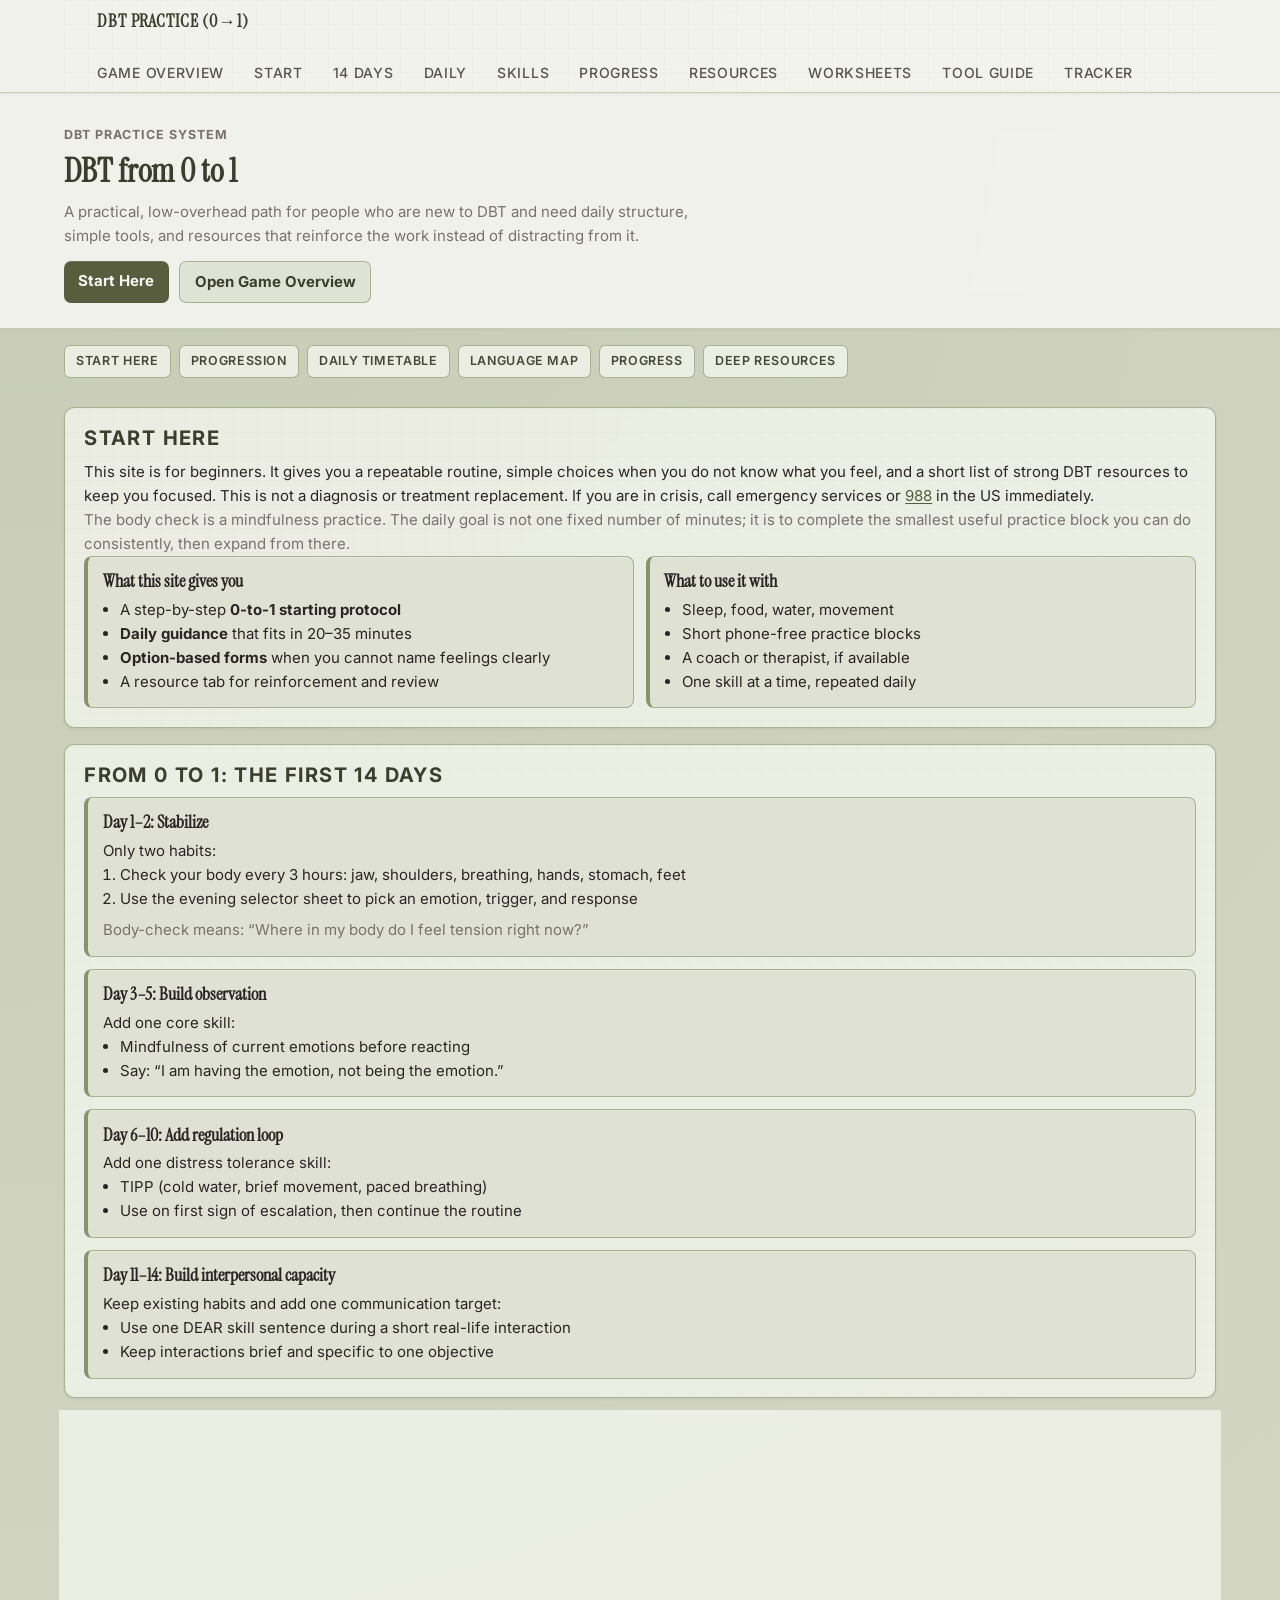
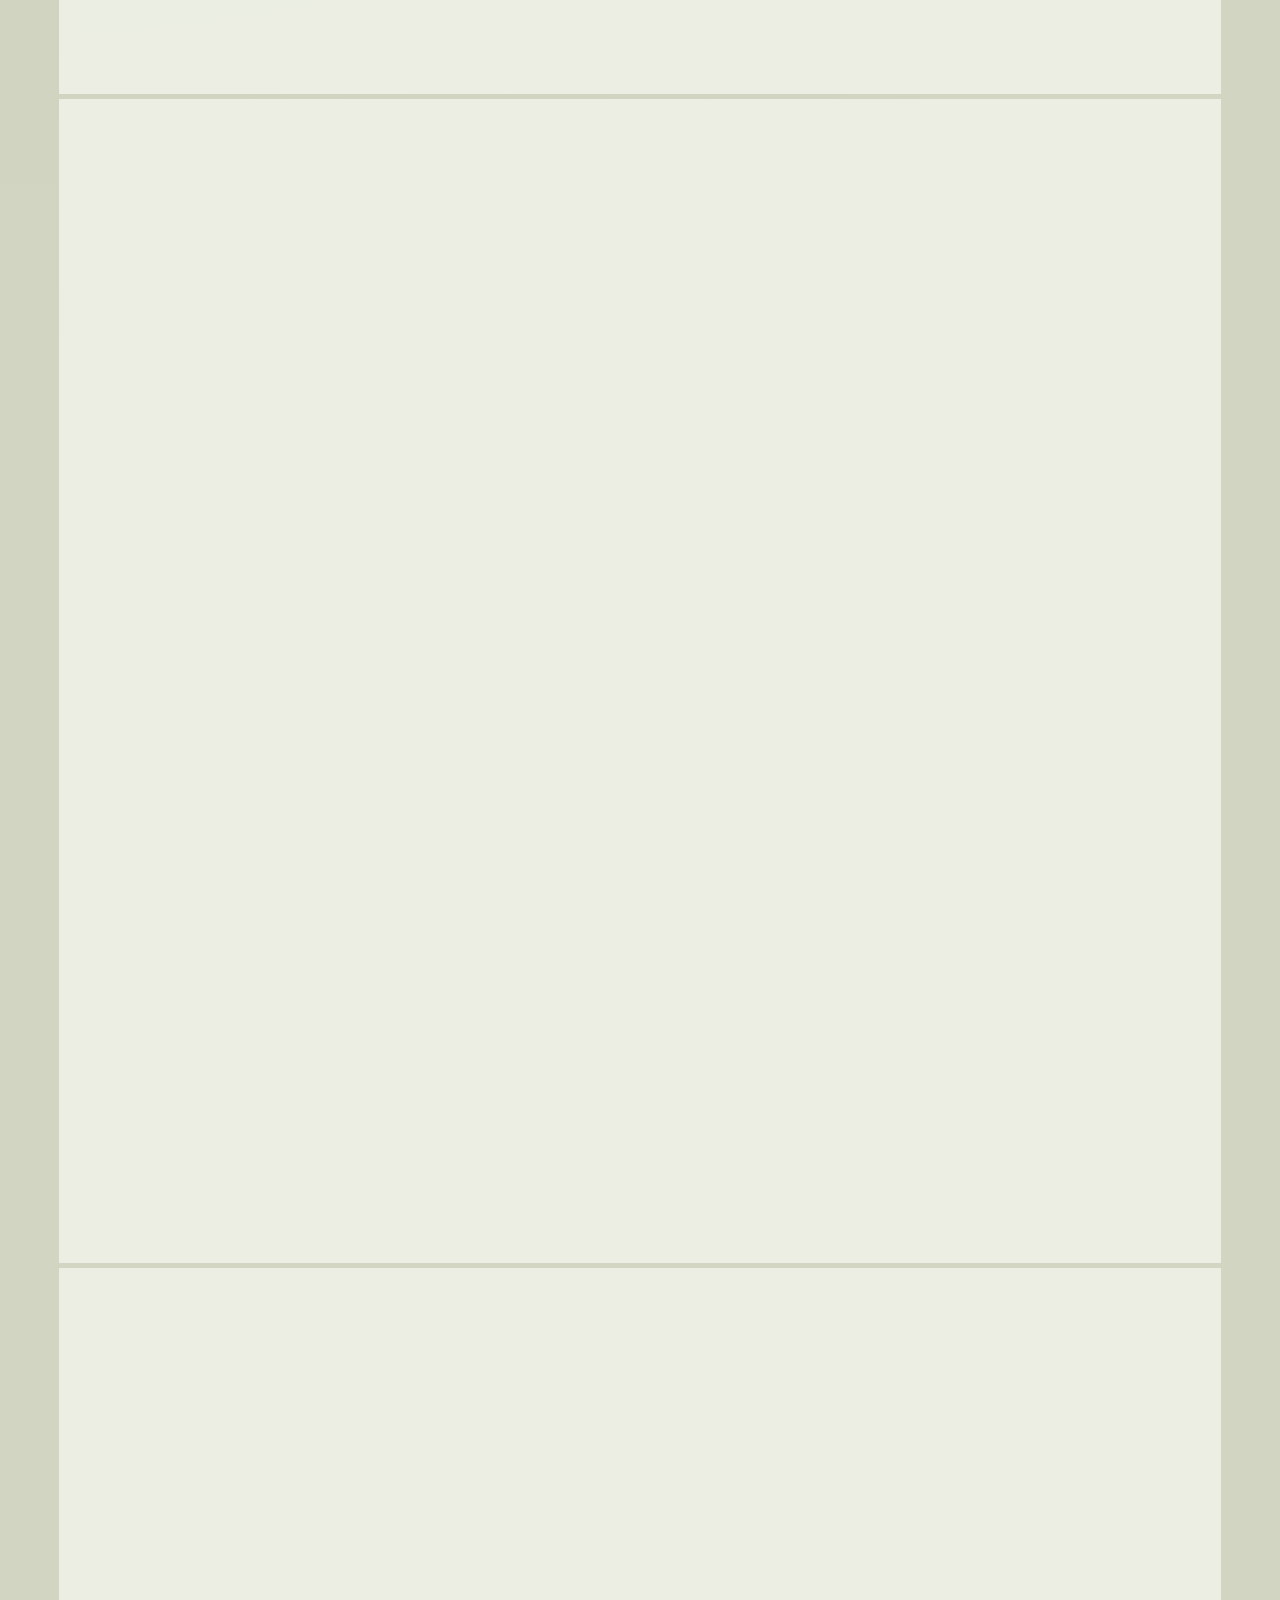
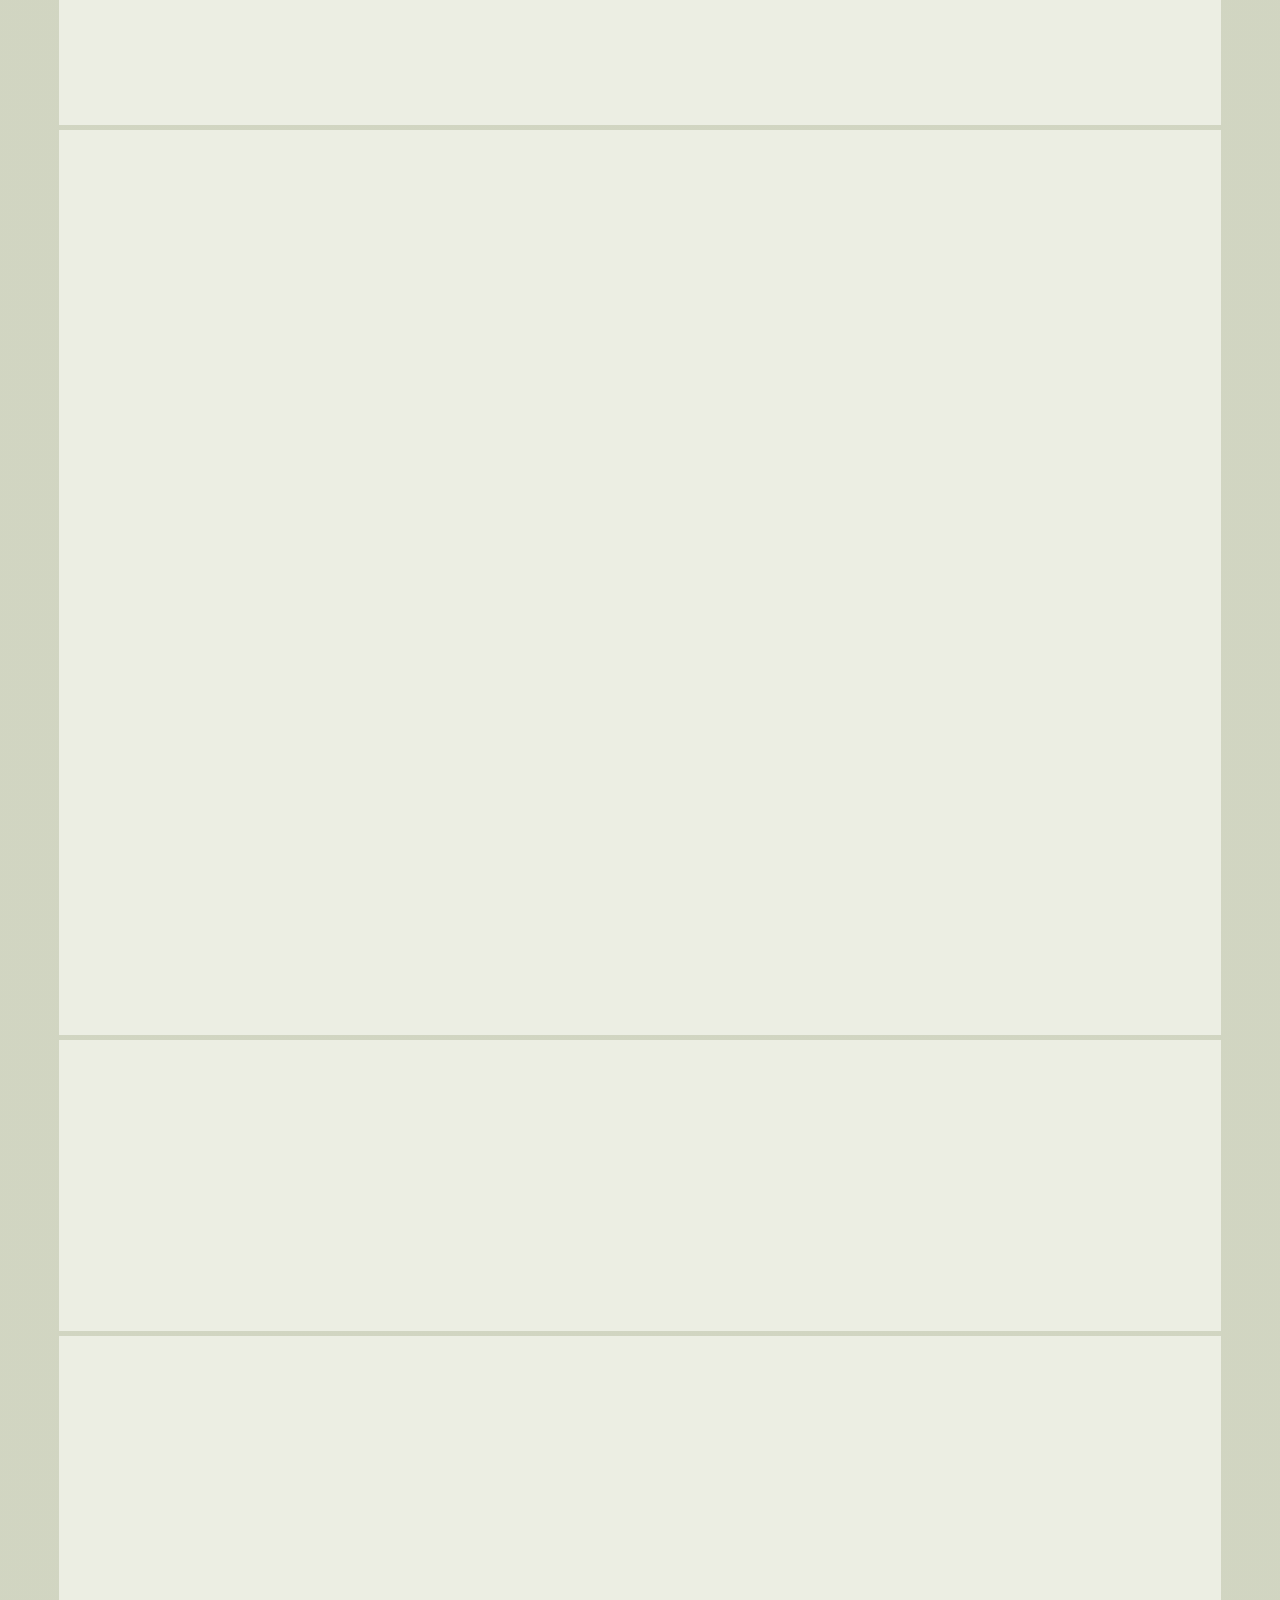
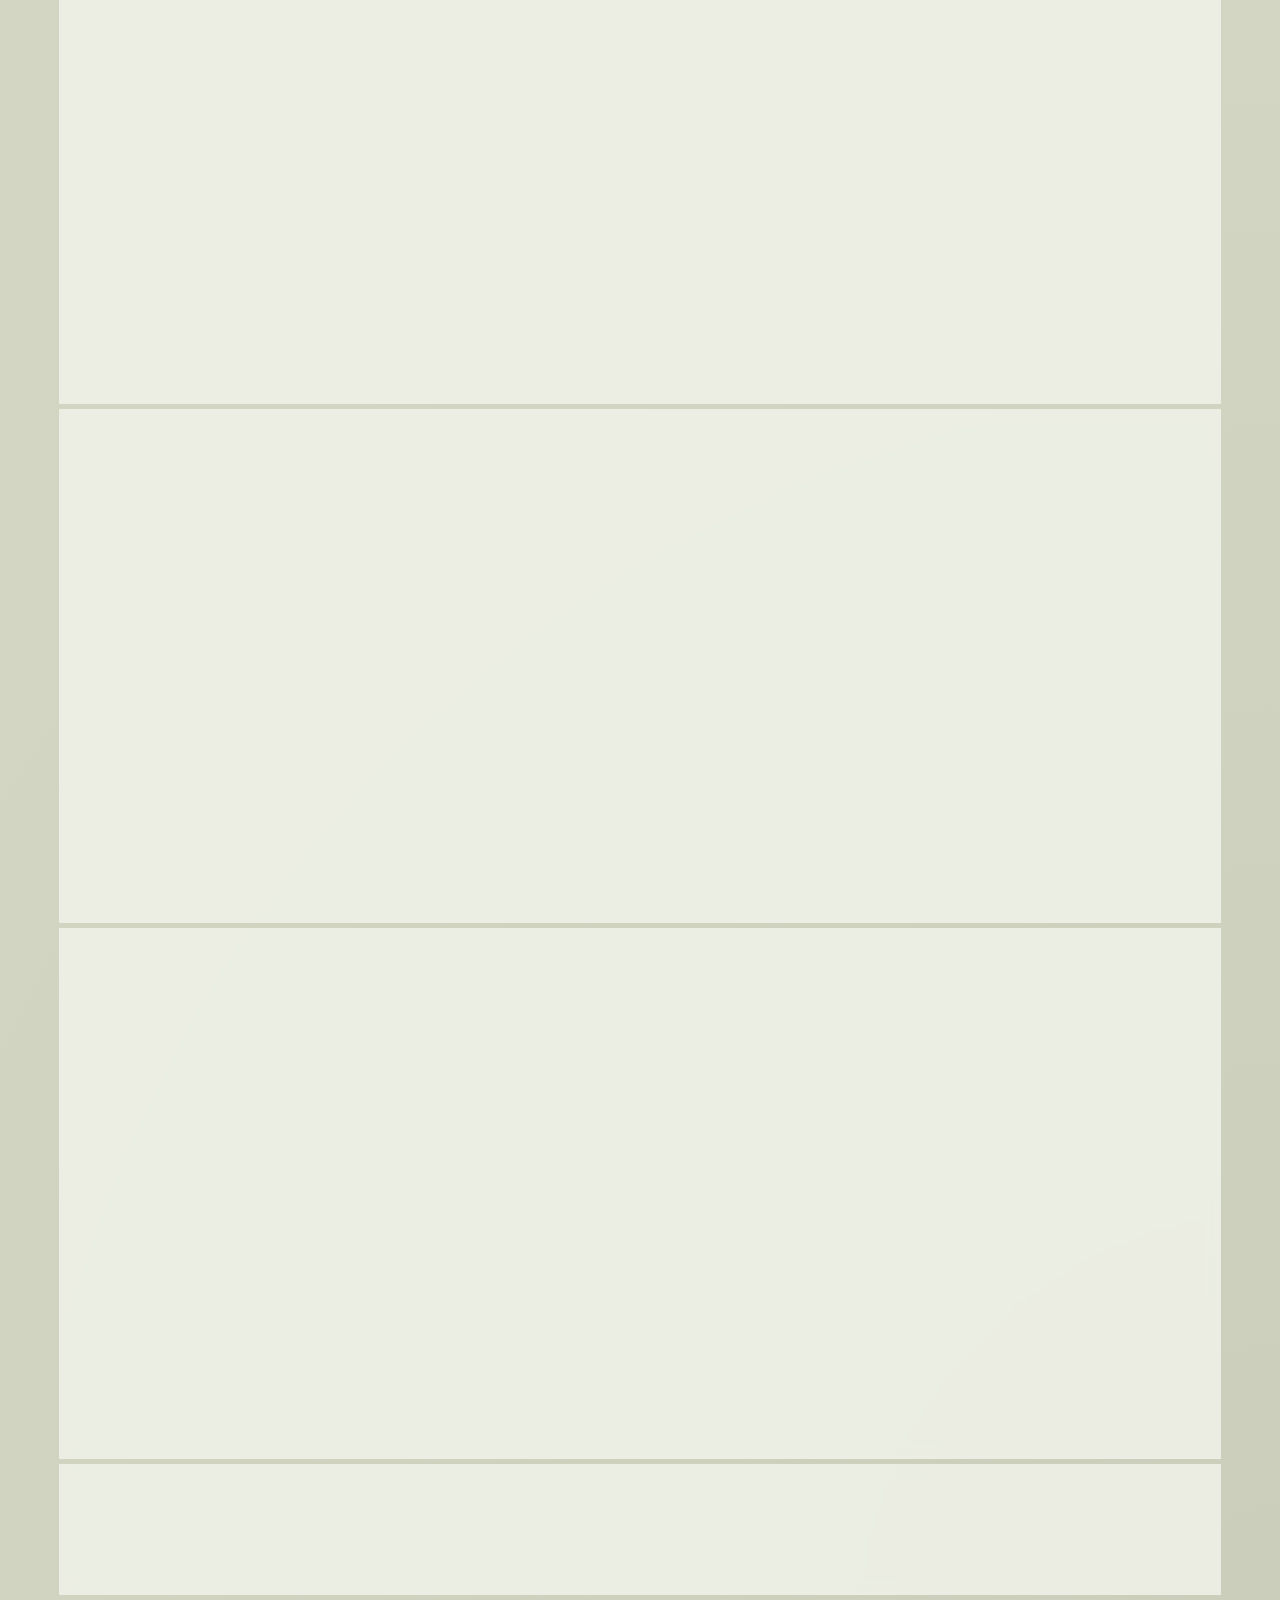
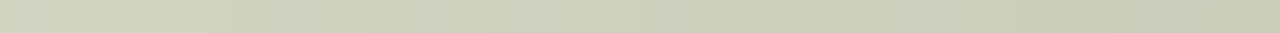
==== index.html @ 95085130 "Tighten DBT beginner guidance" ====
<!doctype html>
<html lang="en">
  <head>
    <meta charset="utf-8" />
    <meta name="viewport" content="width=device-width, initial-scale=1" />
    <title>DBT Starter Structure</title>
    <meta
      name="description"
      content="A practical DBT-based practice roadmap from 0 to 1 with daily structure and resources."
    />
    <link rel="stylesheet" href="styles.css" />
  </head>
  <body>
    <nav class="topnav" aria-label="Primary">
      <div class="inner">
        <a class="brand" href="#top">DBT Practice (0→1)</a>
        <div class="nav-links">
          <a href="game-overview.html">Game Overview</a>
          <a href="#start">Start</a>
          <a href="#progression">14 Days</a>
          <a href="#daily">Daily</a>
          <a href="#tools">Skills</a>
          <a href="#progress">Progress</a>
          <a href="#resources">Resources</a>
          <a href="worksheets.html">Worksheets</a>
          <a href="tool-guide.html">Tool Guide</a>
          <a href="#tracker">Tracker</a>
        </div>
      </div>
    </nav>

    <header class="hero">
      <div class="container">
        <p class="eyebrow">DBT Practice System</p>
        <h1>DBT from 0 to 1</h1>
        <p>
          A practical, low-overhead path for people who are new to DBT and need daily structure,
          simple tools, and resources that reinforce the work instead of distracting from it.
        </p>
        <div class="hero-actions">
          <a href="#start" class="btn">Start Here</a>
          <a href="game-overview.html" class="btn btn-secondary">Open Game Overview</a>
        </div>
      </div>
    </header>

    <main id="top" class="page">
      <div class="page-jump-nav">
        <a href="#start">Start here</a>
        <a href="#progression">Progression</a>
        <a href="#daily">Daily timetable</a>
        <a href="#language-map">Language map</a>
        <a href="#progress">Progress</a>
        <a href="#resources">Deep resources</a>
      </div>

      <section id="start" class="panel">
        <h2>Start Here</h2>
        <p>
          This site is for beginners. It gives you a repeatable routine, simple choices when you
          do not know what you feel, and a short list of strong DBT resources to keep you focused.
          This is not a diagnosis or treatment replacement. If you are in crisis, call emergency
          services or <a href="tel:+988">988</a> in the US immediately.
        </p>
        <p class="muted">
          The body check is a mindfulness practice. The daily goal is not one fixed number of minutes; it is to complete the smallest useful practice block you can do consistently, then expand from there.
        </p>
        <div class="grid two-col">
          <article>
            <h3>What this site gives you</h3>
            <ul>
              <li>A step-by-step <strong>0-to-1 starting protocol</strong></li>
              <li><strong>Daily guidance</strong> that fits in 20–35 minutes</li>
              <li><strong>Option-based forms</strong> when you cannot name feelings clearly</li>
              <li>A resource tab for reinforcement and review</li>
            </ul>
          </article>
          <article>
            <h3>What to use it with</h3>
            <ul>
              <li>Sleep, food, water, movement</li>
              <li>Short phone-free practice blocks</li>
              <li>A coach or therapist, if available</li>
              <li>One skill at a time, repeated daily</li>
            </ul>
          </article>
        </div>
      </section>

      <section id="progression" class="panel">
        <h2>From 0 to 1: the first 14 days</h2>
        <div class="timeline">
          <article class="timeline-item">
            <h3>Day 1–2: Stabilize</h3>
            <p>Only two habits:</p>
            <ol>
              <li>Check your body every 3 hours: jaw, shoulders, breathing, hands, stomach, feet</li>
              <li>Use the evening selector sheet to pick an emotion, trigger, and response</li>
            </ol>
            <p class="muted" style="margin-top: 0.45rem">
              Body-check means: “Where in my body do I feel tension right now?”
            </p>
          </article>
          <article class="timeline-item">
            <h3>Day 3–5: Build observation</h3>
            <p>Add one core skill:</p>
            <ul>
              <li>Mindfulness of current emotions before reacting</li>
              <li>Say: “I am having the emotion, not being the emotion.”</li>
            </ul>
          </article>
          <article class="timeline-item">
            <h3>Day 6–10: Add regulation loop</h3>
            <p>Add one distress tolerance skill:</p>
            <ul>
              <li>TIPP (cold water, brief movement, paced breathing)</li>
              <li>Use on first sign of escalation, then continue the routine</li>
            </ul>
          </article>
          <article class="timeline-item">
            <h3>Day 11–14: Build interpersonal capacity</h3>
            <p>Keep existing habits and add one communication target:</p>
            <ul>
              <li>Use one DEAR skill sentence during a short real-life interaction</li>
              <li>Keep interactions brief and specific to one objective</li>
            </ul>
          </article>
        </div>
      </section>

      <section id="standards" class="panel">
        <h2>What Success Looks Like</h2>
        <p class="muted">
          DBT progress is measured by repetition and skill use, not by perfection.
        </p>
        <div class="grid three-col">
          <article>
            <h3>Daily</h3>
            <ul>
              <li>You completed at least one practice block.</li>
              <li>You used one skill on purpose.</li>
              <li>You recorded the day in the selector sheet or diary card.</li>
            </ul>
          </article>
          <article>
            <h3>Weekly</h3>
            <ul>
              <li>You practiced on 5 of 7 days.</li>
              <li>You reviewed one chain or difficult moment.</li>
              <li>You adjusted the next week using evidence, not mood.</li>
            </ul>
          </article>
          <article>
            <h3>Monthly</h3>
            <ul>
              <li>You recover faster from stress than when you started.</li>
              <li>You can identify the right skill sooner.</li>
              <li>You have fewer full-spiral, no-action days.</li>
            </ul>
          </article>
        </div>
      </section>

      <section id="daily" class="panel">
        <h2>Daily Schedule</h2>
        <p class="muted">Keep it short. Repeat the same structure until it becomes automatic. A good baseline is 10 to 20 minutes total; 20 to 35 minutes is the fuller version.</p>
        <div class="key-grid" aria-label="Daily schedule key">
          <article class="key-card">
            <h3>Body check</h3>
            <p>Mindfulness practice: notice tension, breathing speed, jaw, shoulders, hands, stomach, feet. Success looks like naming one body cue before reacting.</p>
          </article>
          <article class="key-card">
            <h3>Paced breathing</h3>
            <p>Slow, steady breathing on a count. A simple version is 4 in, 6 out. Success looks like slowing your breathing for 2-3 minutes without forcing it.</p>
          </article>
          <article class="key-card">
            <h3>Activated</h3>
            <p>Meaning: your body and mind are ramped up, irritated, panicked, flooded, shut down, or close to doing something impulsive. Success looks like noticing it early enough to use a skill.</p>
          </article>
          <article class="key-card">
            <h3>Self-soothing</h3>
            <p>Meaning: a non-harmful action that calms your senses or body, such as cold water, a walk, a warm drink, music, texture, or slow breathing. Success looks like choosing one action and finishing it.</p>
          </article>
        </div>
        <div class="timeline" style="margin-bottom: 0.9rem">
          <article class="timeline-item">
            <h3>Sleep timing</h3>
            <p>
              If bedtime is 9:30 pm and your device gives you a 30 to 45 minute wind-down, the wind-down block starts around 8:45 to 9:00 pm.
              The goal is to reduce stimulation before bed, not to do more work.
            </p>
            <ul>
              <li><strong>Before wind-down:</strong> finish the evening review, stop task switching, and handle anything essential only.</li>
              <li><strong>Wind-down:</strong> dim lights, lower phone use, do one calm routine, and keep the same sequence nightly.</li>
              <li><strong>During wind-down:</strong> no problem-solving, no doom scrolling, no new projects.</li>
              <li><strong>Success looks like:</strong> you are in bed on time with enough quiet that sleep can start.</li>
            </ul>
          </article>
        </div>
        <div class="timeline compact">
          <article class="timeline-item">
            <h3>Morning (7–12 min)</h3>
            <ul>
              <li>2-minute body check</li>
              <li>Choose one focus word: calm, steady, clear, patient, or firm</li>
              <li>3 minutes of paced breathing (4-6 count cycle)</li>
              <li>10-second values statement: “Today I will prioritize one useful action.” Success looks like starting the day without overcomplicating it.</li>
              <li>Checkpoint: write down what you notice right now, what you need, and the one next action after the shower.</li>
            </ul>
          </article>
          <article class="timeline-item">
            <h3>Midday (8–12 min)</h3>
            <ul>
              <li>Use STOP if you notice stress building or you are about to react fast</li>
              <li>STOP = Stop, Take a step back, Observe, Proceed mindfully</li>
              <li>Choose one self-soothing action from the list below. Success looks like interrupting autopilot and doing one calm action before the next response.</li>
            </ul>
          </article>
          <article class="timeline-item">
            <h3>Evening (8–15 min)</h3>
            <ul>
              <li>Fill out the selector sheet: emotion, trigger, response</li>
              <li>Write one alternative response for tomorrow. Success looks like a clear, specific next step.</li>
              <li>Choose tomorrow’s one-skill focus. Success looks like picking one skill only, not five.</li>
            </ul>
          </article>
        </div>
        <div class="timeline" style="margin-top: 0.9rem">
          <article class="timeline-item">
            <h3>When something goes wrong</h3>
            <ul>
              <li>Use the diary card for a brief factual check-in.</li>
              <li>Then do one chain analysis on the hardest moment.</li>
              <li>Success looks like finding one place to interrupt the next chain earlier.</li>
            </ul>
          </article>
        </div>
      </section>

      <section id="language-map" class="panel">
        <h2>If emotion labeling is hard, use this starter sheet</h2>
        <p class="muted">
          Pick one option from each menu. You can always change an entry later. This is a simple DBT emotion-regulation starter, not a test.
          If more than one response happened, pick the main one and note the others in the space below.
        </p>
        <form id="chain-form" class="language-grid">
          <label>
            Emotion I notice
            <select id="emotion">
              <option>Overwhelmed</option>
              <option>Angry</option>
              <option>Sad</option>
              <option>Anxious</option>
              <option>Shamed</option>
              <option>Empty / Numb</option>
              <option>Frustrated</option>
              <option>Confused</option>
              <option>Stressed</option>
              <option>Panicked</option>
              <option>Frozen</option>
              <option>Safe</option>
            </select>
          </label>
          <label>
            Trigger (what happened just before)
            <select id="trigger">
              <option>Someone said something sharp</option>
              <option>Not enough sleep</option>
              <option>Skipped a meal</option>
              <option>Too much pressure + no break</option>
              <option>Too many things at once</option>
              <option>Argument or avoidant conflict</option>
              <option>Unexpected schedule shift</option>
              <option>Two obligations collided</option>
              <option>I felt like I had to be on immediately</option>
              <option>Hard to identify right now</option>
            </select>
          </label>
          <label>
            Response (what I did next)
            <select id="response">
              <option>Shut down or withdrew</option>
              <option>Pressed send without thinking</option>
              <option>Raised my voice</option>
              <option>Used a DBT skill (breath, cold, pause)</option>
              <option>Used box breathing</option>
              <option>Used self-talk / reality check</option>
              <option>Did one calming action (water, walk, music)</option>
              <option>Paused and took a break</option>
              <option>Told someone I needed a break</option>
              <option>Did nothing / froze</option>
            </select>
          </label>
          <label>
            Notes
            <input id="chain-notes" type="text" placeholder="Add a short detail if needed" />
          </label>
        </form>
        <button id="chain-save" class="btn" type="button">Save today's entry</button>
        <p id="chain-result" class="muted" aria-live="polite"></p>
      </section>

      <section id="tools" class="panel">
        <h2>DBT Skill Set</h2>
        <p class="muted">
          DBT is usually taught as four core modules. This page keeps them visible and practical.
        </p>
        <div class="grid three-col">
          <article>
            <h3>Mindfulness</h3>
            <p>Core goal: increase awareness before action.</p>
            <ul>
              <li>Observe, Describe, Participate</li>
              <li>One thing at a time during one task</li>
              <li>Success looks like noticing what is happening without immediately acting on it</li>
            </ul>
          </article>
          <article>
            <h3>Emotion Regulation</h3>
            <p>Core goal: reduce emotional volatility.</p>
            <ul>
              <li>Check current emotions for intensity, duration, context</li>
              <li>Build one opposite action and do it consistently</li>
              <li>Success looks like fewer emotional surprises and faster recovery</li>
            </ul>
          </article>
          <article>
            <h3>Distress Tolerance</h3>
            <p>Core goal: survive urges without harm.</p>
            <ul>
              <li>TIPP protocol at first wave of overwhelm</li>
              <li>Self-soothing by senses: cold, texture, scent</li>
              <li>Success looks like getting through the urge without making the moment worse</li>
            </ul>
          </article>
          <article>
            <h3>Interpersonal Effectiveness</h3>
            <p>Core goal: keep your values and boundaries in conversation.</p>
            <ul>
              <li>DEAR: Describe, Express, Assert, Reinforce</li>
              <li>One objective, one sentence, one request</li>
              <li>Success looks like making a clear request without escalating the situation</li>
            </ul>
          </article>
          <article>
            <h3>Chain Analysis</h3>
            <p>Core goal: understand sequence and build alternatives. Start with the event, then work backward and forward.</p>
            <ul>
              <li>Prompting event: what happened right before the problem.</li>
              <li>Vulnerability: sleep, food, stress, substance use, pain, conflict, or other factors that lowered your margin.</li>
              <li>Chain: the thoughts, body sensations, emotions, and actions that followed.</li>
              <li>Consequence: what happened right after and later.</li>
              <li>Repair / future step: where one different action could fit next time.</li>
            </ul>
          </article>
        </div>
      </section>

      <section class="panel">
        <h2>Weekly Structure (Not Overwhelming)</h2>
        <div class="accordion">
          <details open>
            <summary>Week 1</summary>
            <p>Use only one skill per day and one daily checkpoint. Keep sleep baseline stable. Fill out the selector sheet at least once.</p>
          </details>
          <details>
            <summary>Week 2</summary>
            <p>Add evening tracking and one interpersonal target on 2 days. Review one chain analysis.</p>
          </details>
          <details>
            <summary>Week 3</summary>
            <p>Keep previous habits and add one interpersonal communication script on 3 days. Use the diary card daily if possible. Aim for stability, not intensity.</p>
          </details>
          <details>
            <summary>Week 4+</summary>
            <p>Repeat with one refinement each week: slower pace, clearer boundaries, better recovery speed. Compare current week to last week using the progress calendar.</p>
          </details>
        </div>
      </section>

      <section id="resources" class="panel">
        <h2>Resources</h2>
        <p class="muted">
          Use these to reinforce the tools instead of replacing them with random phone time.
        </p>

        <div class="grid two-col">
          <article>
            <h3>YouTube reinforcement</h3>
            <ul>
              <li><a href="https://www.youtube.com/watch?v=qA2sgsxImM8&t=8629s" target="_blank" rel="noopener">Peter Attia interview: DBT skills for depression and emotional dysregulation</a></li>
              <li><a href="https://www.youtube.com/@DBTRU" target="_blank" rel="noopener">DBT-RU channel</a></li>
              <li><a href="https://www.youtube.com/results?search_query=DBT+skills+DBT-RU" target="_blank" rel="noopener">DBT-RU search results</a></li>
              <li><a href="https://www.youtube.com/results?search_query=DBT+skills+mindfulness+emotion+regulation+distress+tolerance+interpersonal+effectiveness" target="_blank" rel="noopener">Search: DBT core skills</a></li>
              <li><a href="https://www.youtube.com/results?search_query=DBT+wise+mind+opposite+action" target="_blank" rel="noopener">Search: Wise Mind and opposite action</a></li>
              <li><a href="https://www.youtube.com/results?search_query=DBT+TIPP+skill" target="_blank" rel="noopener">Search: TIPP skill</a></li>
              <li><a href="https://www.youtube.com/results?search_query=DBT+DEAR+MAN" target="_blank" rel="noopener">Search: DEAR MAN</a></li>
            </ul>
          </article>

          <article>
            <h3>Core learning</h3>
            <ul>
              <li><a href="https://archive.behavioraltech.org/dialectical-behavior-therapy-dbt/" target="_blank" rel="noopener">What is DBT? overview from Behavioral Tech</a></li>
              <li><a href="https://behavioraltech.org/category/dbt-skills/" target="_blank" rel="noopener">Behavioral Tech DBT Skills articles</a></li>
              <li><a href="https://www.behavioraltech.org/find-a-therapist-app/" target="_blank" rel="noopener">Find a DBT-trained therapist</a></li>
              <li><a href="https://www.linehaninstitute.org/" target="_blank" rel="noopener">Linehan Institute</a></li>
              <li><a href="https://www.linehaninstitute.org/what-is-dbt-skills" target="_blank" rel="noopener">What is DBT Skills? (Linehan Institute)</a></li>
              <li><a href="https://dbtselfhelp.com/" target="_blank" rel="noopener">DBT Self Help</a></li>
              <li><a href="https://dbtselfhelp.com/diary-cards/" target="_blank" rel="noopener">DBT Self Help diary cards</a></li>
              <li><a href="https://dbt-lbc.org/" target="_blank" rel="noopener">DBT-Linehan Board of Certification</a></li>
            </ul>
          </article>

          <article>
            <h3>Practice support</h3>
            <ul>
              <li><a href="https://nowmattersnow.org/skill/cold-water/" target="_blank" rel="noopener">Now Matters Now: cold water and other skills</a></li>
              <li><a href="https://www.stldbt.com/videos/" target="_blank" rel="noopener">St. Louis DBT introductory videos</a></li>
              <li><a href="https://behavioraltech.org/dbt-skills-generalization-part-2/" target="_blank" rel="noopener">DBT skills generalization article</a></li>
              <li><a href="https://www.sashbear.org/" target="_blank" rel="noopener">SASH BPD support resources</a></li>
            </ul>
          </article>

          <article>
            <h3>Notes</h3>
            <ul>
              <li><a href="https://988lifeline.org/" target="_blank" rel="noopener">988 Lifeline (US)</a></li>
              <li><a href="https://www.nice.org.uk/guidance/cg78" target="_blank" rel="noopener">NICE BPD guideline (overview)</a></li>
              <li><a href="worksheets.html">Printable workbook on this site</a></li>
              <li><a href="tool-guide.html">Tool guide: which resource to use when</a></li>
              <li><a href="https://cursosdepsicologia.com.ar/wp-content/uploads/2021/05/THEDIA1.pdf" target="_blank" rel="noopener">Backup PDF: The Dialectical Behavior Therapy Skills Workbook</a></li>
              <li><a href="https://uploads-ssl.webflow.com/60e4eec45f2723b891728a20/6127c9afb9830c5891f1cfee_DBT-Skills-Workbook.pdf" target="_blank" rel="noopener">Backup PDF: DBT Skills Workbook</a></li>
              <li>Use a workbook as the main practice guide, or keep a backup copy if needed.</li>
              <li>Use YouTube deliberately: one video, one skill, then back to practice.</li>
              <li>Favor channels and sites that teach skills, not endless commentary.</li>
            </ul>
          </article>
        </div>
      </section>

      <section id="progress" class="panel">
        <h2>Progress Calendar</h2>
        <p class="muted">
          Mark the days you actually practiced. Weekly goal: 5 of 7 days. If today is not marked, the current streak stays at zero.
        </p>
        <div class="week-status" aria-live="polite">
          <div class="summary-card">
            <span class="summary-label">Day</span>
            <span id="week-day-label" class="summary-value">—</span>
          </div>
          <div class="summary-card">
            <span class="summary-label">Week phase</span>
            <span id="week-phase-label" class="summary-value">—</span>
          </div>
          <div class="summary-card">
            <span class="summary-label">On track</span>
            <span id="week-track-label" class="summary-value">—</span>
          </div>
        </div>
        <p id="week-guidance" class="muted"></p>
        <div class="progress-summary">
          <div class="summary-card">
            <span class="summary-label">Current streak</span>
            <span id="streak-count" class="summary-value">0</span>
          </div>
          <div class="summary-card">
            <span class="summary-label">This week</span>
            <span id="week-count" class="summary-value">0 / 7</span>
          </div>
          <div class="summary-card">
            <span class="summary-label">Weekly goal</span>
            <span id="goal-state" class="summary-value">Not met</span>
          </div>
        </div>
        <div id="calendar-grid" class="calendar-grid" aria-label="Weekly progress calendar"></div>
        <div class="calendar-actions">
          <button id="mark-today" class="btn" type="button">Mark Today</button>
          <button id="reset-progress" class="btn btn-secondary" type="button">Reset</button>
        </div>
        <p id="progress-note" class="muted" aria-live="polite"></p>
      </section>

      <section id="tracker" class="panel">
        <h2>7-Day Consistency Tracker</h2>
        <p class="muted">Track just one check box per day. Small consistency is the point. This is a check-in, not a place to write a long story or rehash the whole day.</p>
        <form id="tracker-form" class="tracker-grid">
          <label><input type="checkbox" data-day="Mon" /> Monday — Mindful check-in completed</label>
          <label><input type="checkbox" data-day="Tue" /> Tuesday — STOP used once mindfully</label>
          <label><input type="checkbox" data-day="Wed" /> Wednesday — Evening chain logged</label>
          <label><input type="checkbox" data-day="Thu" /> Thursday — One distress skill used instead of impulsive action</label>
          <label><input type="checkbox" data-day="Fri" /> Friday — One interpersonal DEAR skill used</label>
          <label><input type="checkbox" data-day="Sat" /> Saturday — 10-minute review complete</label>
          <label><input type="checkbox" data-day="Sun" /> Sunday — Weekly reset (sleep, food, movement baseline)</label>
        </form>
        <p id="tracker-result" class="muted" aria-live="polite"></p>
      </section>

      <section class="panel">
        <h2>Use this structure, don’t redesign it daily</h2>
        <p>
          The system works when repeated. Choose one day when you are not perfect.
          Keep the same order. If a day is missed, restart from the morning block and continue.
        </p>
      </section>
    </main>

    <script>
      const calendarGrid = document.getElementById("calendar-grid");
      const weekDayLabel = document.getElementById("week-day-label");
      const weekPhaseLabel = document.getElementById("week-phase-label");
      const weekTrackLabel = document.getElementById("week-track-label");
      const weekGuidance = document.getElementById("week-guidance");
      const streakCount = document.getElementById("streak-count");
      const weekCount = document.getElementById("week-count");
      const goalState = document.getElementById("goal-state");
      const progressNote = document.getElementById("progress-note");
      const markTodayButton = document.getElementById("mark-today");
      const resetProgressButton = document.getElementById("reset-progress");

      const tracker = document.getElementById("tracker-form");
      const result = document.getElementById("tracker-result");
      const chainForm = document.getElementById("chain-form");
      const chainResult = document.getElementById("chain-result");
      const chainSave = document.getElementById("chain-save");
      const chainNotes = document.getElementById("chain-notes");

      const key = "dbt-tracker-state-v1";
      const chainKey = "dbt-chain-state-v1";
      const progressKey = "dbt-progress-v1";

      const dayNames = ["Mon", "Tue", "Wed", "Thu", "Fri", "Sat", "Sun"];
      const dayLabels = ["Mon", "Tue", "Wed", "Thu", "Fri", "Sat", "Sun"];

      function isoDate(date) {
        return date.toISOString().slice(0, 10);
      }

      function getWeekStart(date) {
        const d = new Date(date);
        const day = (d.getDay() + 6) % 7;
        d.setDate(d.getDate() - day);
        d.setHours(0, 0, 0, 0);
        return d;
      }

      function getWeekPhase(date) {
        const weekday = date.getDay();
        if (weekday === 0 || weekday === 6) return "Weekend";
        if (weekday === 1 || weekday === 2) return "Early week";
        if (weekday === 3 || weekday === 4) return "Midweek";
        return "Late week";
      }

      function getWeekGuidance(phase) {
        switch (phase) {
          case "Early week":
            return "Set the pace, define the target, and start clean.";
          case "Midweek":
            return "Protect focus, do not drift, and keep the system active.";
          case "Late week":
            return "Catch up, review, adjust, and finish strong.";
          case "Weekend":
            return "Maintain structure and do not drop the routine.";
          default:
            return "Keep the routine small and repeatable.";
        }
      }

      function isOnTrackForPhase(phase, weekDone, currentStreak, todayDone) {
        switch (phase) {
          case "Early week":
            return weekDone >= 1 || todayDone;
          case "Midweek":
            return weekDone >= 3 || currentStreak >= 2;
          case "Late week":
            return weekDone >= 4 || currentStreak >= 2;
          case "Weekend":
            return todayDone || currentStreak >= 3;
          default:
            return weekDone >= 1;
        }
      }

      function loadProgress() {
        try {
          return JSON.parse(localStorage.getItem(progressKey)) || {};
        } catch {
          return {};
        }
      }

      function saveProgress(state) {
        localStorage.setItem(progressKey, JSON.stringify(state));
      }

      function ensureProgressShape(state) {
        return {
          days: state.days || {},
          lastSavedWeek: state.lastSavedWeek || null,
          currentStreak: Number(state.currentStreak || 0),
          bestStreak: Number(state.bestStreak || 0),
          lastCheckedDate: state.lastCheckedDate || null,
        };
      }

      function renderCalendar() {
        const state = ensureProgressShape(loadProgress());
        const start = getWeekStart(new Date());
        const today = isoDate(new Date());
        const now = new Date();
        const weekPhase = getWeekPhase(now);
        const cells = [];
        let weekDone = 0;

        for (let i = 0; i < 7; i += 1) {
          const d = new Date(start);
          d.setDate(start.getDate() + i);
          const dateKey = isoDate(d);
          const done = !!state.days[dateKey];
          if (done) weekDone += 1;
          const label = dayLabels[i];
          cells.push(`
            <button class="calendar-day ${done ? "done" : ""} ${dateKey === today ? "today" : ""}" data-date="${dateKey}" type="button">
              <span class="calendar-day-name">${label}</span>
              <span class="calendar-day-date">${dateKey.slice(5)}</span>
              <span class="calendar-day-state">${done ? "Done" : "Open"}</span>
            </button>
          `);
        }

        calendarGrid.innerHTML = cells.join("");

        const orderedDates = Object.keys(state.days)
          .filter((day) => state.days[day])
          .sort();
        let currentStreak = 0;
        if (state.days[today]) {
          const cursor = new Date(today);
          while (state.days[isoDate(cursor)]) {
            currentStreak += 1;
            cursor.setDate(cursor.getDate() - 1);
          }
        }

        streakCount.textContent = String(currentStreak);
        weekCount.textContent = `${weekDone} / 7`;
        goalState.textContent = weekDone >= 5 ? "Met" : "Not met";
        weekDayLabel.textContent = now.toLocaleDateString(undefined, { weekday: "long" });
        weekPhaseLabel.textContent = weekPhase;
        const onTrack = isOnTrackForPhase(weekPhase, weekDone, currentStreak, !!state.days[today]);
        weekTrackLabel.textContent = onTrack ? "On track" : "Needs focus";
        weekTrackLabel.dataset.state = onTrack ? "on" : "off";
        weekGuidance.textContent = getWeekGuidance(weekPhase);
        progressNote.textContent = weekDone >= 5
          ? "This week meets the goal. Keep the same structure next week."
          : "Goal is 5 days. A missed day resets the streak to zero, but the week still counts for review.";

        if (orderedDates.length > 0) {
          const lastDate = orderedDates[orderedDates.length - 1];
          if (lastDate !== today && !state.days[today]) {
            progressNote.textContent = "No mark saved for today yet, so the current streak is 0 until today is checked.";
          }
        }

        calendarGrid.querySelectorAll("[data-date]").forEach((button) => {
          button.addEventListener("click", () => toggleDay(button.dataset.date));
        });
      }

      function toggleDay(dateKey) {
        const state = ensureProgressShape(loadProgress());
        const checked = !!state.days[dateKey];
        if (checked) {
          delete state.days[dateKey];
        } else {
          state.days[dateKey] = true;
        }

        const weekStart = getWeekStart(new Date());
        const currentWeekStart = isoDate(weekStart);
        const currentWeekDays = dayNames.map((_, i) => {
          const d = new Date(weekStart);
          d.setDate(weekStart.getDate() + i);
          return isoDate(d);
        });

        if (checked) {
          progressNote.textContent = "Missed day removed. Current streak will recalculate from today.";
        } else if (dateKey === isoDate(new Date())) {
          progressNote.textContent = "Today marked.";
        } else {
          progressNote.textContent = "Saved for a previous day.";
        }

        let currentStreak = 0;
        const todayDate = isoDate(new Date());
        if (state.days[todayDate]) {
          const cursor = new Date(todayDate);
          while (state.days[isoDate(cursor)]) {
            currentStreak += 1;
            cursor.setDate(cursor.getDate() - 1);
          }
        }

        state.currentStreak = currentStreak;
        state.bestStreak = Math.max(state.bestStreak, currentStreak);
        state.lastSavedWeek = currentWeekStart;
        state.lastCheckedDate = dateKey;
        saveProgress(state);

        const weekDone = currentWeekDays.filter((day) => state.days[day]).length;
        if (weekDone < 5 && !checked) {
          progressNote.textContent = "Daily mark saved. Keep aiming for 5/7 this week.";
        }
        if (checked) {
          progressNote.textContent = "Day removed. The current streak is now recalculated from today.";
        }
        renderCalendar();
      }

      markTodayButton?.addEventListener("click", () => {
        toggleDay(isoDate(new Date()));
      });

      resetProgressButton?.addEventListener("click", () => {
        localStorage.removeItem(progressKey);
        progressNote.textContent = "Progress reset.";
        renderCalendar();
      });

      function updateTracker() {
        const checked = [...tracker.querySelectorAll("input[type=checkbox]")].filter((cb) => cb.checked).length;
        result.textContent = `You checked ${checked} / 7 items. Keep going; consistency beats intensity.`;
      }

      const saved = localStorage.getItem(key);
      if (saved) {
        try {
          const data = JSON.parse(saved);
          const checks = tracker.querySelectorAll("input[type=checkbox]");
          checks.forEach((cb) => {
            cb.checked = !!data[cb.dataset.day];
          });
        } catch {
          // Ignore malformed data.
        }
      }

      tracker.addEventListener("change", () => {
        const state = {};
        tracker.querySelectorAll("input[type=checkbox]").forEach((cb) => {
          state[cb.dataset.day] = cb.checked;
        });
        localStorage.setItem(key, JSON.stringify(state));
        updateTracker();
      });

      const chainSaved = localStorage.getItem(chainKey);
      if (chainSaved && chainResult) {
        try {
          const savedChain = JSON.parse(chainSaved);
          chainResult.textContent = `Last entry (${savedChain.date}): ${savedChain.emotion} → ${savedChain.trigger} → ${savedChain.response}${savedChain.notes ? ` | ${savedChain.notes}` : ""}`;
          if (chainForm) {
            chainForm.querySelector("#emotion").value = savedChain.emotion;
            chainForm.querySelector("#trigger").value = savedChain.trigger;
            chainForm.querySelector("#response").value = savedChain.response;
            chainForm.querySelector("#chain-notes").value = savedChain.notes || "";
          }
        } catch {
          // Ignore malformed data.
        }
      }

      chainSave?.addEventListener("click", () => {
        const payload = {
          date: new Date().toISOString().slice(0, 10),
          emotion: document.getElementById("emotion").value,
          trigger: document.getElementById("trigger").value,
          response: document.getElementById("response").value,
          notes: document.getElementById("chain-notes").value.trim(),
        };
        localStorage.setItem(chainKey, JSON.stringify(payload));
        chainResult.textContent = `Saved for ${payload.date}: ${payload.emotion} → ${payload.trigger} → ${payload.response}${payload.notes ? ` | ${payload.notes}` : ""}`;
      });

      updateTracker();
      renderCalendar();
    </script>
  </body>
</html>
---- styles.css ----
@import url('https://fonts.googleapis.com/css2?family=Instrument+Serif:ital@0;1&family=Inter:ital,opsz,wght@0,14..32,100..900;1,14..32,100..900&display=swap');

*, *::before, *::after {
  box-sizing: border-box;
  margin: 0;
  padding: 0;
}

:root {
  --olive-50:  #f7f8f4;
  --olive-100: #eef0e6;
  --olive-200: #dde1d0;
  --olive-300: #c4c9b0;
  --olive-400: #a7ae8b;
  --olive-500: #8a9269;
  --olive-600: #6e754b;
  --olive-700: #575d3d;
  --olive-800: #464a34;
  --olive-900: #3b3e2d;
  --olive-950: #1f2117;

  --stone-50:  #fafaf9;
  --stone-100: #f5f5f4;
  --stone-200: #e7e5e4;
  --stone-300: #d6d3d1;
  --stone-400: #a8a29e;
  --stone-500: #78716c;
  --stone-600: #57534e;
  --stone-700: #44403c;
  --stone-800: #292524;
  --stone-900: #1c1917;

  --bg:         var(--olive-300);
  --surface:    rgba(238, 240, 230, 0.92);
  --surface2:   rgba(221, 225, 208, 0.88);
  --surface3:   rgba(247, 248, 244, 0.74);
  --border:     rgba(166, 174, 139, 0.95);
  --text:       var(--stone-800);
  --text-light: var(--stone-500);
  --accent:     var(--olive-700);
  --accent-fg:  var(--olive-50);
  --green:      #5a8a5e;
  --red:        #c0392b;
  --amber:      #b07d2a;
  --chart1:     var(--olive-600);
  --chart2:     #5ba4b5;
  --container-inline: 1.25rem;
}

html {
  scroll-behavior: smooth;
}

body {
  font-family: 'Inter', system-ui, sans-serif;
  background:
    linear-gradient(rgba(247, 248, 244, 0.26), rgba(247, 248, 244, 0.26)),
    radial-gradient(circle at top left, rgba(110, 117, 75, 0.14), transparent 30%),
    radial-gradient(circle at bottom right, rgba(71, 74, 52, 0.08), transparent 24%),
    var(--bg);
  color: var(--text);
  line-height: 1.6;
  -webkit-font-smoothing: antialiased;
  font-size: 15px;
}

h1, h2, h3, h4 {
  font-family: 'Instrument Serif', serif;
  line-height: 1.2;
}

::selection {
  background-color: var(--olive-200);
  color: var(--olive-800);
}

:focus-visible {
  outline: 2px solid var(--olive-500);
  outline-offset: 2px;
}

.container {
  max-width: 72rem;
  width: min(72rem, 92vw);
  margin: 0 auto;
}

.hero {
  background: rgba(247, 248, 244, 0.84);
  border-bottom: 1px solid rgba(166, 174, 139, 0.55);
  backdrop-filter: blur(14px);
  -webkit-backdrop-filter: blur(14px);
  color: var(--olive-900);
  box-shadow: 0 1px 3px rgba(0,0,0,.06);
}

.hero .container {
  padding: 2rem 0 1.55rem;
}

.hero h1 {
  margin: 0.35rem 0 0.6rem;
  max-width: 22ch;
  font-size: clamp(1.7rem, 2.6vw, 2.1rem);
}

.hero p {
  color: var(--text-light);
  max-width: 70ch;
}

.eyebrow {
  text-transform: uppercase;
  letter-spacing: 0.08em;
  color: var(--text-light);
  font-weight: 700;
  font-size: 0.78rem;
}

.btn {
  display: inline-block;
  margin-top: 0.8rem;
  padding: 0.5rem 0.9rem;
  border-radius: 7px;
  text-decoration: none;
  font-weight: 700;
  color: var(--accent-fg);
  background: var(--accent);
  box-shadow: inset 0 1px 0 rgba(255,255,255,0.15);
}

.page,
main.page {
  padding: 1rem 0 2.75rem;
  display: grid;
  gap: 1rem;
}

.panel {
  background: var(--surface);
  border: 1px solid var(--border);
  border-radius: 10px;
  padding: 1.15rem 1.2rem;
  box-shadow: 0 1px 3px rgba(0, 0, 0, 0.08);
  backdrop-filter: blur(4px);
}

.panel h2 {
  font-size: 1.25rem;
  margin-bottom: 0.6rem;
  text-transform: uppercase;
  letter-spacing: 0.07em;
  font-family: 'Inter', system-ui, sans-serif;
  font-weight: 700;
  color: var(--olive-900);
}

.panel h3 {
  margin: 0.05rem 0 0.35rem;
  font-size: 1.1rem;
}

.grid {
  display: grid;
  gap: 0.75rem;
}

.two-col {
  grid-template-columns: repeat(auto-fit, minmax(250px, 1fr));
}

.three-col {
  grid-template-columns: repeat(auto-fit, minmax(230px, 1fr));
}

.grid > article,
.timeline-item {
  background: var(--surface2);
  border: 1px solid var(--border);
  border-left: 4px solid var(--olive-500);
  border-radius: 8px;
  padding: 0.85rem 0.9rem;
  box-shadow: inset 0 1px 0 rgba(255,255,255,0.18);
}

.compact .timeline-item {
  border-left-color: var(--olive-600);
}

.timeline {
  display: grid;
  gap: 0.75rem;
}

.key-grid {
  display: grid;
  gap: 0.7rem;
  grid-template-columns: repeat(auto-fit, minmax(220px, 1fr));
  margin: 0.7rem 0 0.85rem;
}

.key-card {
  background: var(--surface3);
  border: 1px solid var(--border);
  border-radius: 8px;
  padding: 0.8rem 0.85rem;
}

.key-card h3 {
  font-size: 0.95rem;
  text-transform: uppercase;
  letter-spacing: 0.06em;
  margin-bottom: 0.3rem;
  font-family: 'Inter', system-ui, sans-serif;
}

.key-card p {
  color: var(--text);
  font-size: 0.92rem;
}

.language-grid {
  display: grid;
  gap: 0.7rem;
  margin-top: 0.35rem;
  margin-bottom: 0.55rem;
}

.language-grid label {
  display: flex;
  flex-direction: column;
  gap: 0.35rem;
  color: var(--text);
  font-size: 0.9rem;
  font-weight: 600;
  text-transform: uppercase;
  letter-spacing: 0.05em;
}

.language-grid select {
  height: 2rem;
  border-radius: 6px;
  border: 1px solid var(--border);
  background: var(--surface);
  color: var(--text);
  padding: 0 0.45rem;
  font: inherit;
}

.tracker-grid {
  display: grid;
  gap: 0.75rem;
}

.tracker-grid label {
  display: flex;
  align-items: center;
  gap: 0.55rem;
  padding: 0.65rem 0.75rem;
  border: 1px solid var(--border);
  background: var(--surface2);
  border-radius: 8px;
}

a {
  color: var(--accent);
  text-underline-offset: 2px;
}

.ace {
  color: var(--text);
}

a:hover {
  color: var(--olive-950);
}

.track-pill {
  display: inline-flex;
  align-items: center;
  gap: 3px;
  font-size: 0.72rem;
  font-weight: 600;
  padding: 2px 8px;
  border-radius: 20px;
  background: oklch(52% 0.18 25 / 0.12);
  color: var(--red);
}

.accordion {
  display: grid;
  gap: 0.5rem;
}

details {
  border: 1px solid var(--border);
  border-radius: 8px;
  background: var(--surface2);
  padding: 0.55rem 0.8rem;
}

summary {
  cursor: pointer;
  font-weight: 700;
  color: var(--olive-950);
  text-transform: uppercase;
  letter-spacing: 0.05em;
  font-size: 0.8rem;
}

ul,
ol {
  padding-inline-start: 1.1rem;
}

.muted {
  color: var(--text-light);
}

.topnav .inner,
.page,
.panel,
.grid > article,
.timeline-item,
details {
  position: relative;
}

.topnav .inner::after,
.panel::before {
  content: "";
  position: absolute;
  inset: 0;
  pointer-events: none;
  border-radius: inherit;
}

.topnav .inner::after,
.panel::before {
  background-image: linear-gradient(rgba(71, 74, 52, 0.03) 1px, transparent 1px),
    linear-gradient(90deg, rgba(71, 74, 52, 0.03) 1px, transparent 1px);
  background-size: 24px 24px;
  opacity: 0.5;
  mix-blend-mode: multiply;
}

.topnav .inner > *,
.panel > * {
  position: relative;
  z-index: 1;
}

@media (max-width: 660px) {
  .btn {
    width: 100%;
    text-align: center;
  }

  .topnav .inner {
    justify-content: center;
  }

  .topnav .nav-links {
    justify-content: center;
  }

  .hero .container {
    padding-top: 1.7rem;
  }

  .panel {
    padding: 1rem 0.95rem;
  }
}

::-webkit-scrollbar { width: 8px; height: 8px; }
::-webkit-scrollbar-track { background: var(--stone-100); }
::-webkit-scrollbar-thumb { background: var(--olive-400); border-radius: 4px; }
::-webkit-scrollbar-thumb:hover { background: var(--olive-500); }

.topnav {
  background: rgba(247, 248, 244, 0.86);
  backdrop-filter: blur(12px);
  -webkit-backdrop-filter: blur(12px);
  border-bottom: 1px solid rgba(166, 174, 139, 0.55);
  color: var(--stone-800);
  position: sticky;
  top: 0;
  z-index: 50;
  box-shadow: 0 1px 3px rgba(0, 0, 0, 0.06);
}

.topnav .inner {
  max-width: 72rem;
  margin: 0 auto;
  padding: 0 var(--container-inline);
  display: flex;
  align-items: center;
  justify-content: space-between;
  min-height: 56px;
  gap: 12px;
  flex-wrap: wrap;
}

.topnav .brand {
  font-family: 'Instrument Serif', serif;
  font-size: 1.1rem;
  font-weight: 700;
  color: var(--olive-900);
  text-decoration: none;
}

.topnav .nav-links {
  display: flex;
  flex-wrap: wrap;
  gap: 4px;
}

.topnav a {
  color: var(--stone-600);
  text-decoration: none;
  font-size: 0.875rem;
  font-weight: 500;
  padding: 0.4rem 0.75rem;
  border-radius: 5px;
  border: 1px solid transparent;
  text-transform: uppercase;
  letter-spacing: 0.05em;
}

.topnav a:hover {
  background: var(--olive-100);
  border-color: var(--border);
  color: var(--olive-800);
}

.page {
  max-width: 72rem;
  margin: 0 auto;
  padding: 1.35rem var(--container-inline) 3rem;
}

.page-jump-nav {
  display: flex;
  flex-wrap: wrap;
  gap: 8px;
  margin-bottom: 0.8rem;
}

.page-jump-nav a {
  text-decoration: none;
  font-size: 0.78rem;
  font-weight: 600;
  color: var(--olive-800);
  background: var(--surface);
  border: 1px solid var(--border);
  border-radius: 6px;
  padding: 0.35rem 0.7rem;
  text-transform: uppercase;
  letter-spacing: 0.05em;
}

.page-jump-nav a:hover {
  background: var(--olive-100);
}

.hero-actions {
  display: flex;
  flex-wrap: wrap;
  gap: 0.65rem;
}

.btn-secondary {
  background: var(--surface2);
  color: var(--olive-900);
  border: 1px solid var(--border);
}

.progress-summary {
  display: grid;
  grid-template-columns: repeat(auto-fit, minmax(140px, 1fr));
  gap: 0.75rem;
  margin: 0.75rem 0;
}

.week-status {
  display: grid;
  grid-template-columns: repeat(auto-fit, minmax(140px, 1fr));
  gap: 0.75rem;
  margin: 0.9rem 0 0.55rem;
}

.summary-card {
  background: var(--surface2);
  border: 1px solid var(--border);
  border-radius: 8px;
  padding: 0.8rem 0.9rem;
}

.summary-label {
  display: block;
  font-size: 0.68rem;
  text-transform: uppercase;
  letter-spacing: 0.08em;
  color: var(--text-light);
}

.summary-value {
  display: block;
  margin-top: 0.15rem;
  font-family: 'Instrument Serif', serif;
  font-size: 1.5rem;
  color: var(--olive-900);
}

#week-track-label[data-state="on"] {
  color: var(--olive-700);
}

#week-track-label[data-state="off"] {
  color: #8a3b2d;
}

.calendar-grid {
  display: grid;
  grid-template-columns: repeat(7, minmax(0, 1fr));
  gap: 0.5rem;
}

.calendar-day {
  display: grid;
  gap: 0.2rem;
  padding: 0.75rem 0.55rem;
  border: 1px solid var(--border);
  background: var(--surface2);
  border-radius: 8px;
  text-align: left;
  cursor: pointer;
  color: inherit;
}

.calendar-day.today {
  box-shadow: inset 0 0 0 2px var(--olive-600);
}

.calendar-day.done {
  background: var(--olive-100);
}

.calendar-day-name,
.calendar-day-state {
  font-size: 0.72rem;
  text-transform: uppercase;
  letter-spacing: 0.05em;
}

.calendar-day-date {
  font-family: 'Instrument Serif', serif;
  font-size: 1.1rem;
}

.calendar-actions {
  display: flex;
  flex-wrap: wrap;
  gap: 0.65rem;
  margin-top: 0.85rem;
}

.worksheet-stack {
  display: grid;
  gap: 0.8rem;
}

.worksheet-card {
  background: var(--surface2);
  border: 1px solid var(--border);
  border-radius: 8px;
  padding: 0.9rem;
}

.worksheet-head {
  display: flex;
  justify-content: space-between;
  align-items: center;
  gap: 0.75rem;
}

.print-small {
  border: 1px solid var(--border);
  background: var(--surface);
  color: var(--olive-900);
  padding: 0.35rem 0.6rem;
  border-radius: 6px;
  font: inherit;
  font-size: 0.8rem;
  cursor: pointer;
}

.worksheet-body {
  display: grid;
  gap: 0.5rem;
  margin-top: 0.75rem;
}

.worksheet-note {
  margin-top: 0.7rem;
  font-size: 0.88rem;
  color: var(--text-light);
  border-top: 1px solid rgba(166, 174, 139, 0.45);
  padding-top: 0.55rem;
}

.worksheet-line {
  display: grid;
  grid-template-columns: 170px minmax(0, 1fr);
  gap: 0.75rem;
  align-items: end;
  padding-bottom: 0.4rem;
  border-bottom: 1px solid rgba(166, 174, 139, 0.45);
}

.line {
  min-height: 1.1rem;
  border-bottom: 1px solid rgba(71, 74, 52, 0.45);
}

@media print {
  .topnav,
  .hero .btn,
  .page-jump-nav,
  .hero-actions,
  .print-small,
  .calendar-actions,
  #progress,
  #tracker,
  #resources,
  #language-map {
    display: none !important;
  }

  body {
    background: white;
    color: black;
  }

  .hero {
    box-shadow: none;
    border-bottom: 1px solid #bbb;
  }

  .panel,
  .worksheet-card {
    break-inside: avoid;
    page-break-inside: avoid;
    box-shadow: none;
  }

  .worksheet-card {
    border-color: #aaa;
  }
}

.overview-hero {
  background:
    radial-gradient(circle at top left, rgba(120, 145, 255, 0.24), transparent 28%),
    radial-gradient(circle at 80% 10%, rgba(196, 151, 255, 0.16), transparent 24%),
    linear-gradient(180deg, rgba(12, 16, 28, 0.92), rgba(20, 26, 41, 0.92));
  border-bottom: 1px solid rgba(184, 200, 255, 0.2);
  color: #eef2ff;
}

.overview-hero .container {
  padding: 2.4rem 0 1.8rem;
}

.overview-hero h1,
.overview-hero p,
.overview-hero .eyebrow {
  color: #eef2ff;
}

.overview-hero .eyebrow {
  color: #b9c6ff;
}

.overview-layout {
  display: grid;
  gap: 1rem;
}

.overview-grid {
  display: grid;
  gap: 0.75rem;
  grid-template-columns: repeat(auto-fit, minmax(240px, 1fr));
}

.asset-card {
  background: var(--surface2);
  border: 1px solid var(--border);
  border-radius: 10px;
  padding: 0.9rem 0.95rem;
}

.asset-card h3 {
  margin-bottom: 0.25rem;
}

.tag-row {
  display: flex;
  flex-wrap: wrap;
  gap: 0.4rem;
  margin-top: 0.55rem;
}

.tag {
  display: inline-flex;
  align-items: center;
  padding: 0.2rem 0.55rem;
  border-radius: 999px;
  background: var(--olive-100);
  color: var(--olive-800);
  border: 1px solid var(--border);
  font-size: 0.74rem;
  font-weight: 700;
  text-transform: uppercase;
  letter-spacing: 0.05em;
}

.callout {
  border-left: 4px solid var(--amber);
  background: linear-gradient(180deg, rgba(176, 125, 42, 0.08), rgba(176, 125, 42, 0.02));
}
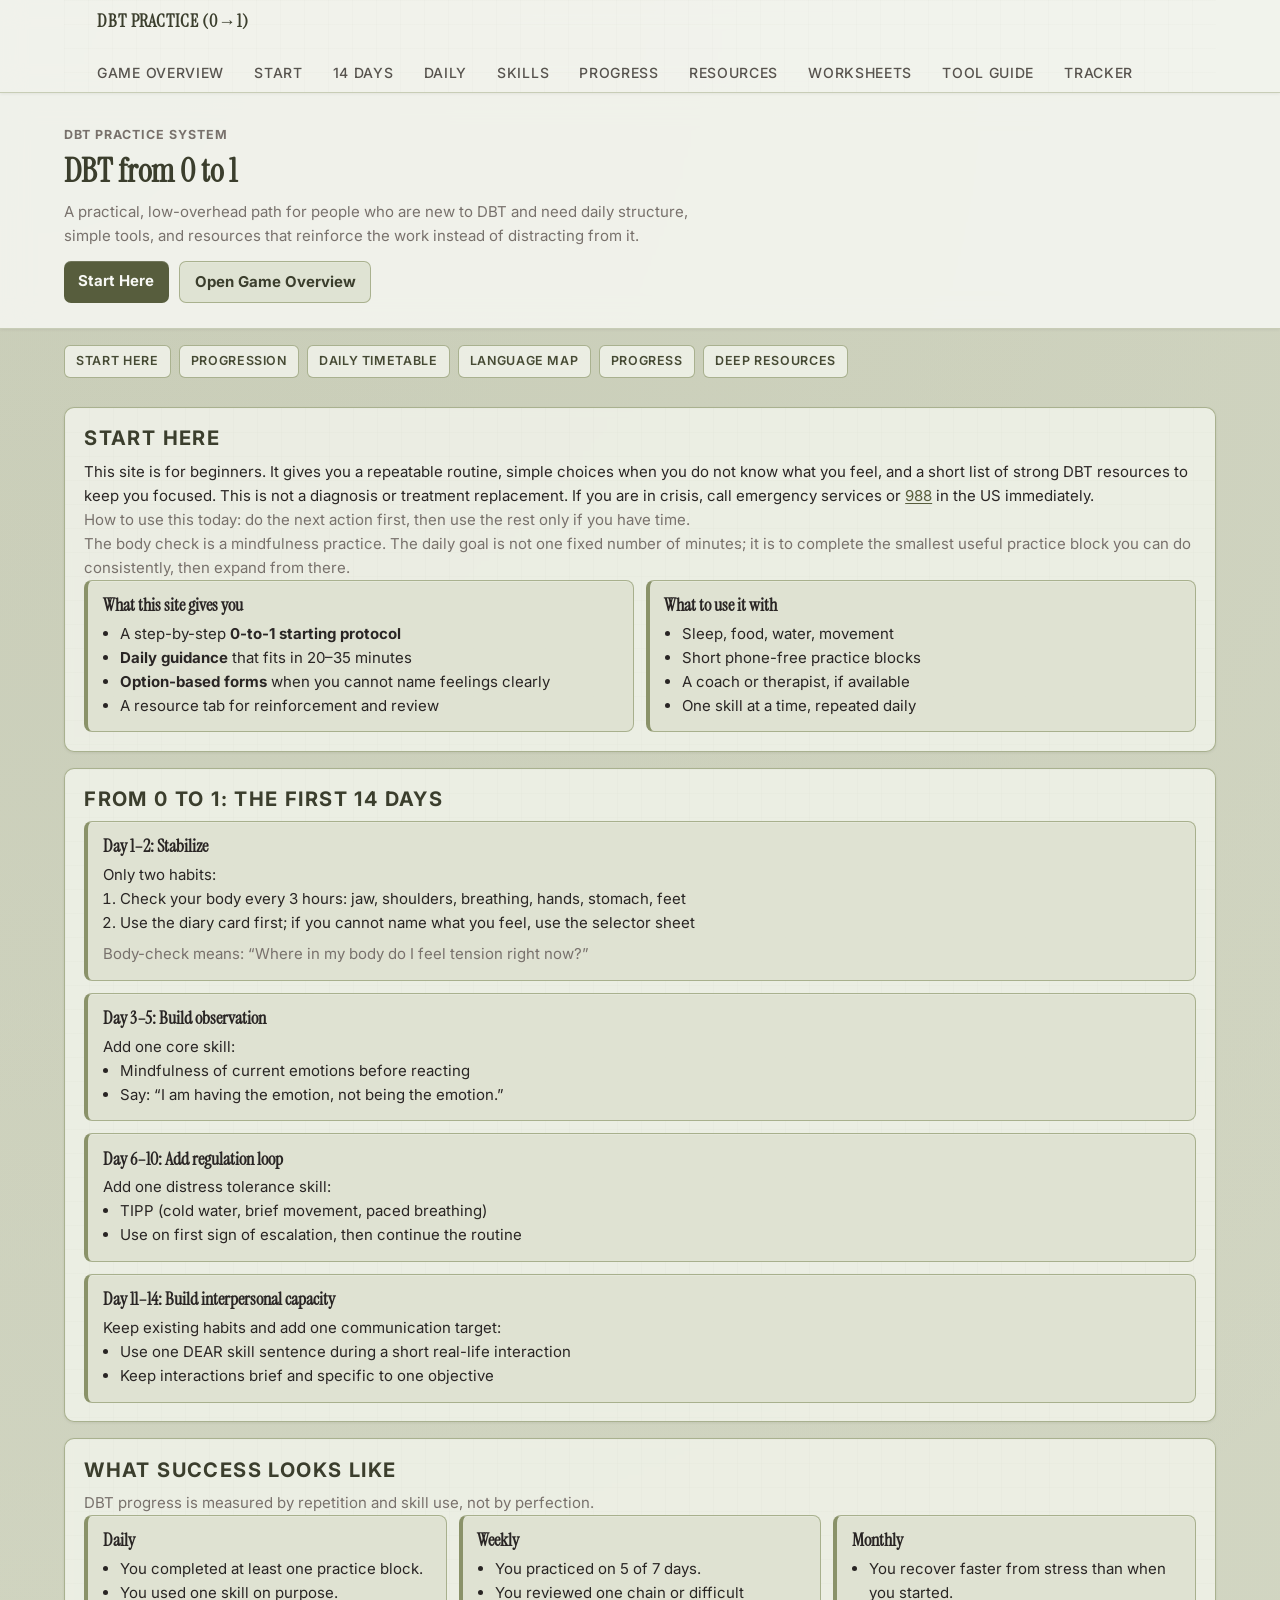
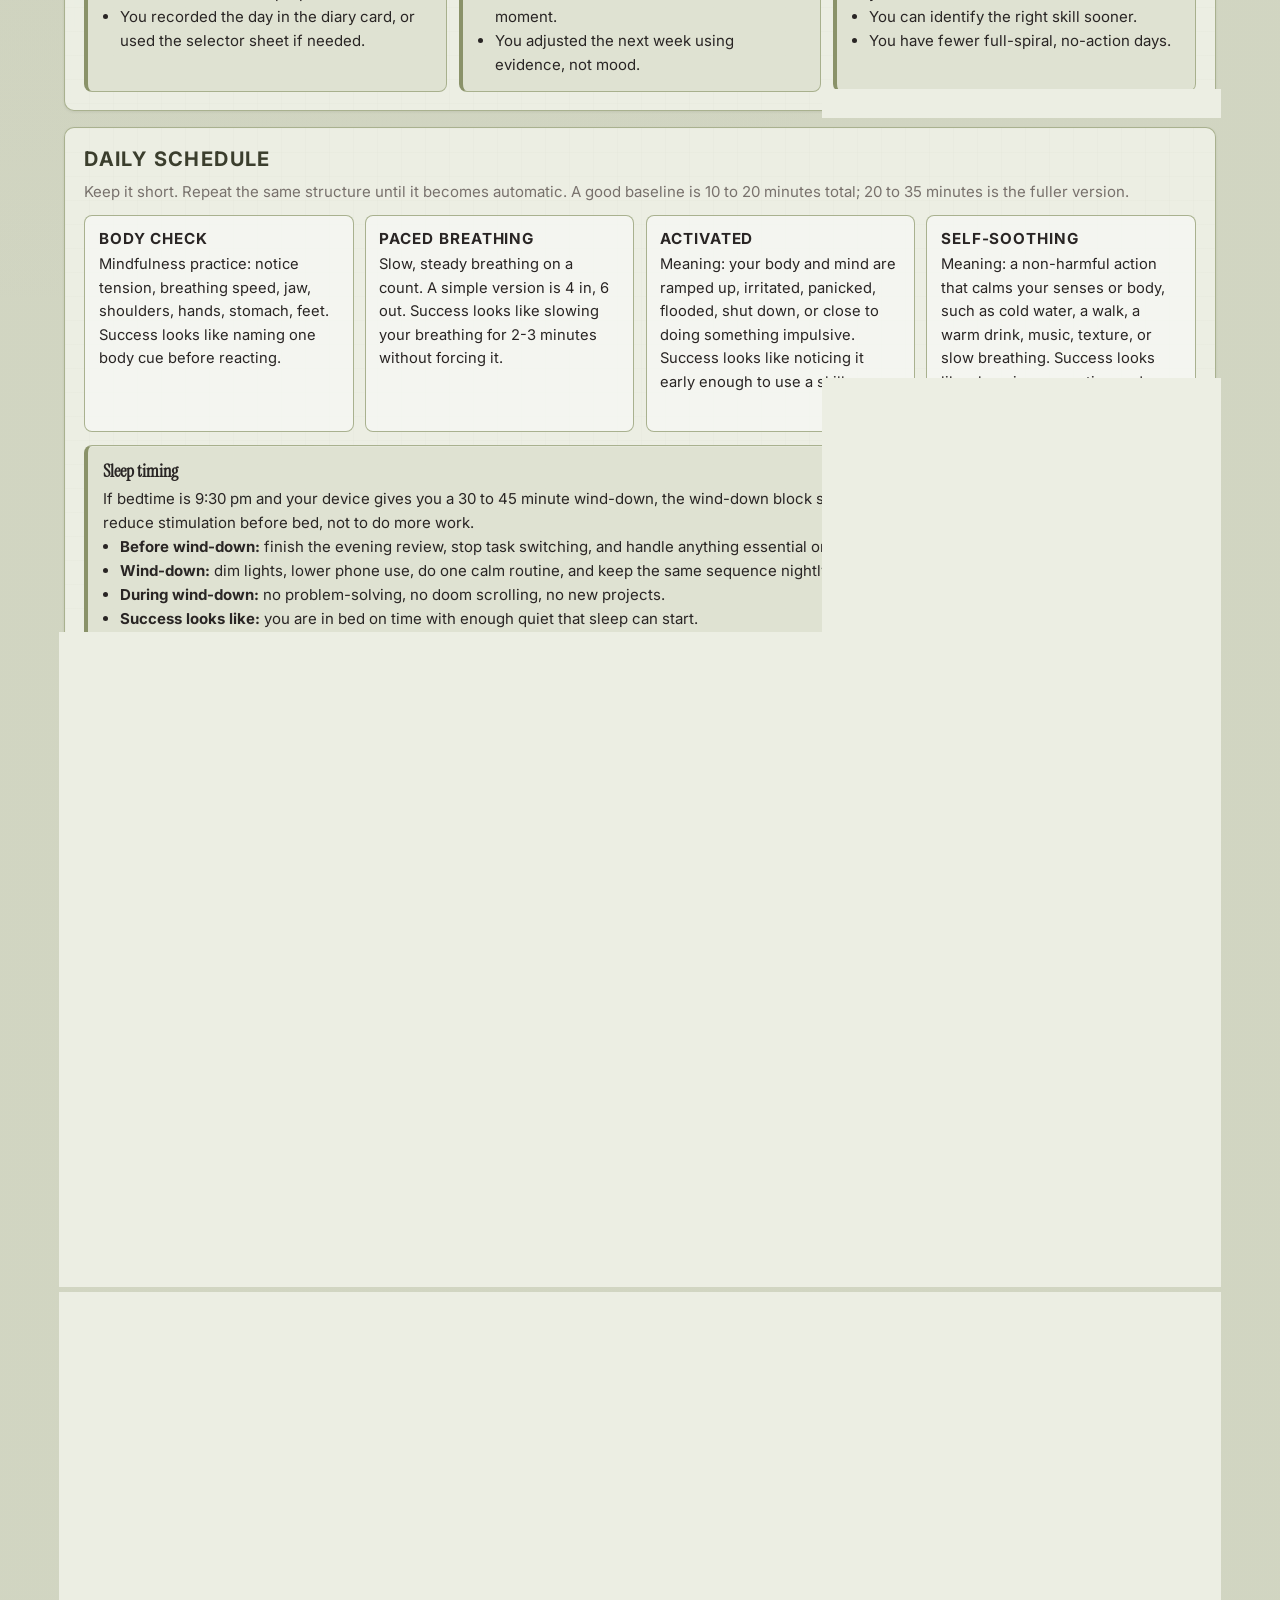
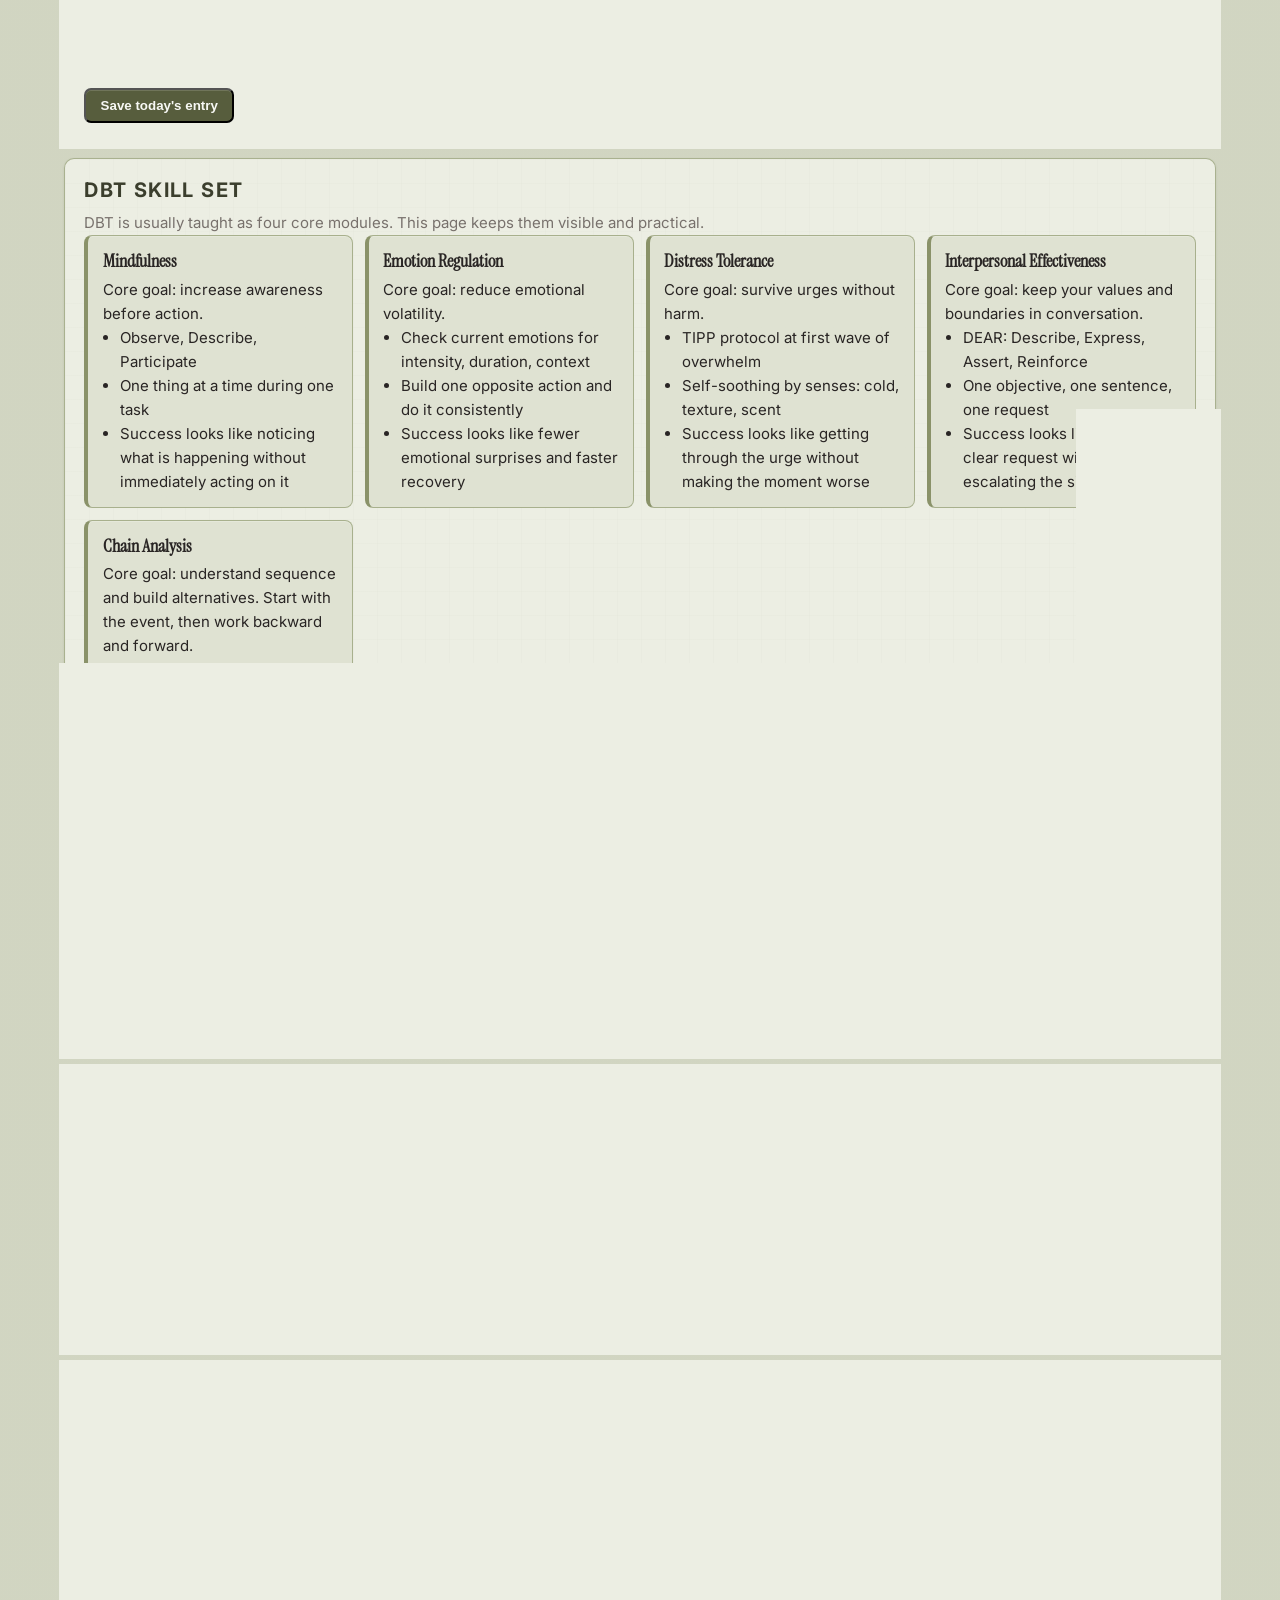
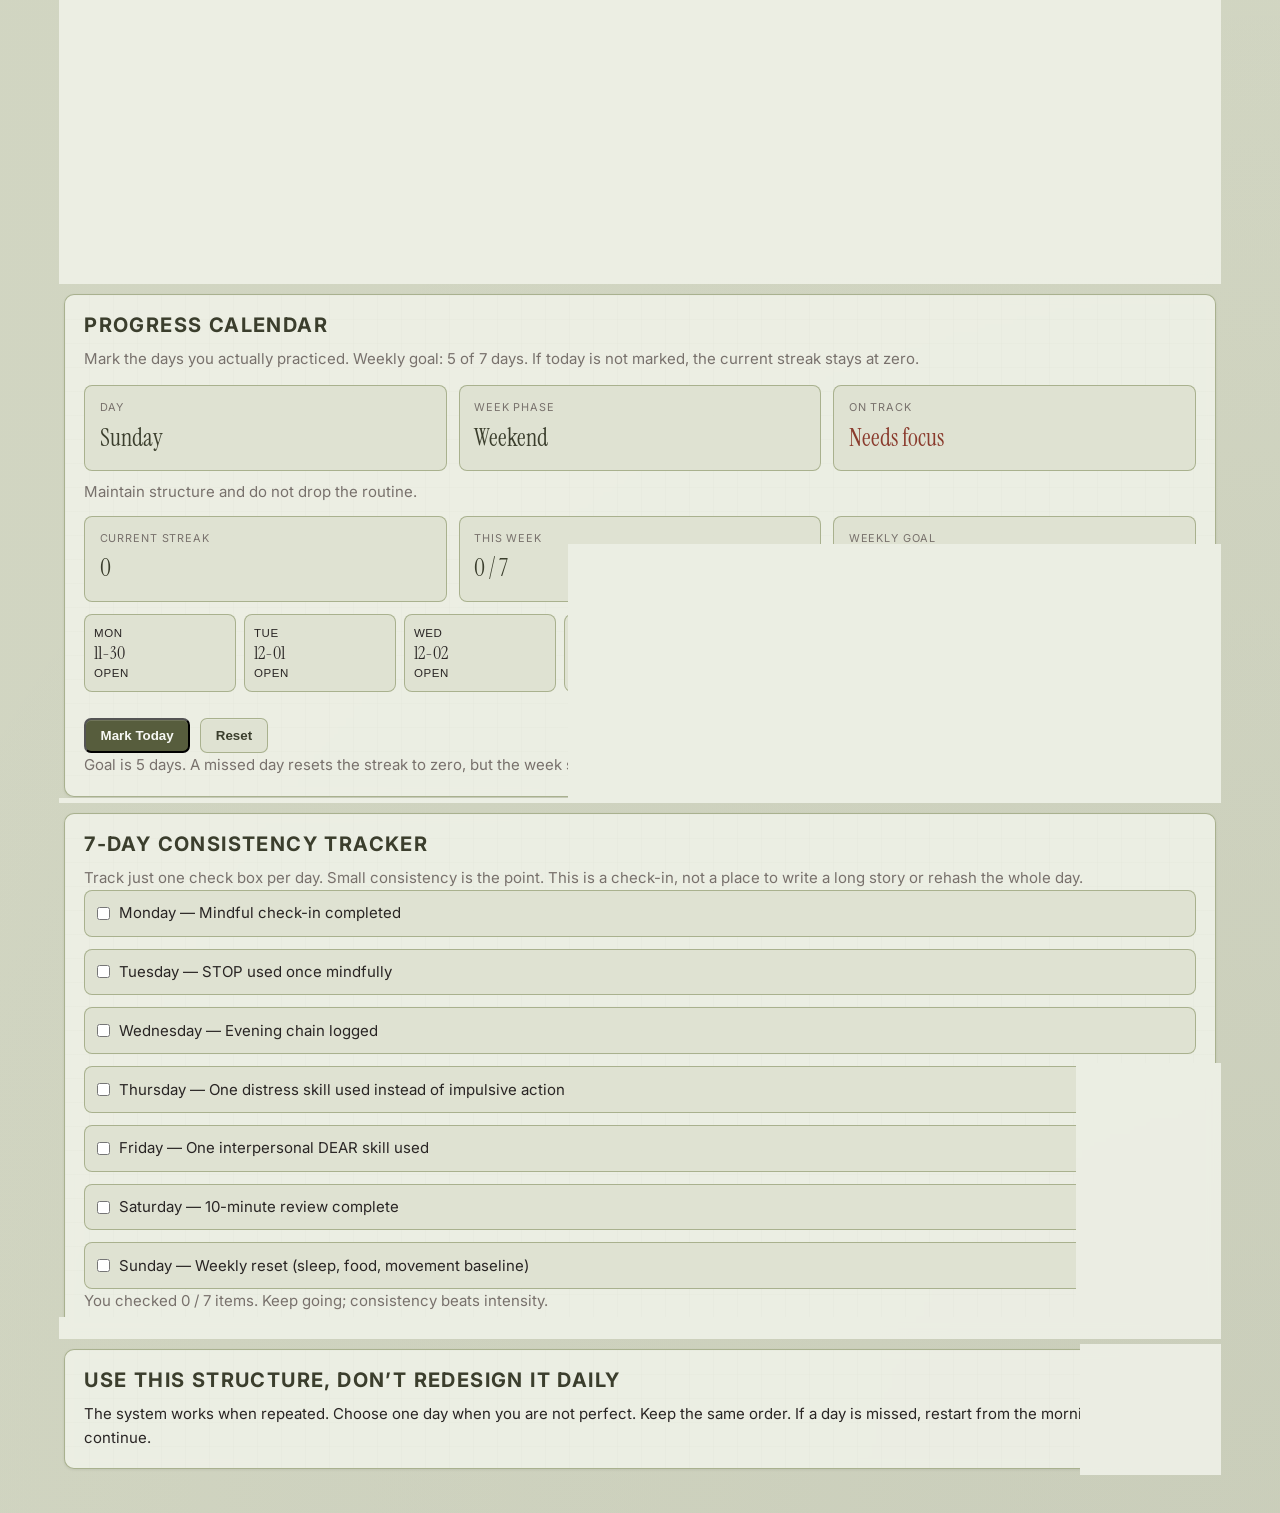
==== commit 696aa0dd: "Implement beginner DBT hierarchy refinements" ====
--- a/index.html
+++ b/index.html
@@ -63,6 +63,9 @@
           services or <a href="tel:+988">988</a> in the US immediately.
         </p>
         <p class="muted">
+          How to use this today: do the next action first, then use the rest only if you have time.
+        </p>
+        <p class="muted">
           The body check is a mindfulness practice. The daily goal is not one fixed number of minutes; it is to complete the smallest useful practice block you can do consistently, then expand from there.
         </p>
         <div class="grid two-col">
@@ -95,7 +98,7 @@
             <p>Only two habits:</p>
             <ol>
               <li>Check your body every 3 hours: jaw, shoulders, breathing, hands, stomach, feet</li>
-              <li>Use the evening selector sheet to pick an emotion, trigger, and response</li>
+              <li>Use the diary card first; if you cannot name what you feel, use the selector sheet</li>
             </ol>
             <p class="muted" style="margin-top: 0.45rem">
               Body-check means: “Where in my body do I feel tension right now?”
@@ -139,7 +142,7 @@
             <ul>
               <li>You completed at least one practice block.</li>
               <li>You used one skill on purpose.</li>
-              <li>You recorded the day in the selector sheet or diary card.</li>
+              <li>You recorded the day in the diary card, or used the selector sheet if needed.</li>
             </ul>
           </article>
           <article>
@@ -219,7 +222,7 @@
           <article class="timeline-item">
             <h3>Evening (8–15 min)</h3>
             <ul>
-              <li>Fill out the selector sheet: emotion, trigger, response</li>
+              <li>Fill out the diary card; use the selector sheet only if you cannot name what you feel</li>
               <li>Write one alternative response for tomorrow. Success looks like a clear, specific next step.</li>
               <li>Choose tomorrow’s one-skill focus. Success looks like picking one skill only, not five.</li>
             </ul>
@@ -361,7 +364,7 @@
         <div class="accordion">
           <details open>
             <summary>Week 1</summary>
-            <p>Use only one skill per day and one daily checkpoint. Keep sleep baseline stable. Fill out the selector sheet at least once.</p>
+            <p>Use only one skill per day and one daily checkpoint. Keep sleep baseline stable. Fill out the diary card at least once.</p>
           </details>
           <details>
             <summary>Week 2</summary>
@@ -386,35 +389,24 @@
 
         <div class="grid two-col">
           <article>
-            <h3>YouTube reinforcement</h3>
-            <ul>
-              <li><a href="https://www.youtube.com/watch?v=qA2sgsxImM8&t=8629s" target="_blank" rel="noopener">Peter Attia interview: DBT skills for depression and emotional dysregulation</a></li>
-              <li><a href="https://www.youtube.com/@DBTRU" target="_blank" rel="noopener">DBT-RU channel</a></li>
-              <li><a href="https://www.youtube.com/results?search_query=DBT+skills+DBT-RU" target="_blank" rel="noopener">DBT-RU search results</a></li>
-              <li><a href="https://www.youtube.com/results?search_query=DBT+skills+mindfulness+emotion+regulation+distress+tolerance+interpersonal+effectiveness" target="_blank" rel="noopener">Search: DBT core skills</a></li>
-              <li><a href="https://www.youtube.com/results?search_query=DBT+wise+mind+opposite+action" target="_blank" rel="noopener">Search: Wise Mind and opposite action</a></li>
-              <li><a href="https://www.youtube.com/results?search_query=DBT+TIPP+skill" target="_blank" rel="noopener">Search: TIPP skill</a></li>
-              <li><a href="https://www.youtube.com/results?search_query=DBT+DEAR+MAN" target="_blank" rel="noopener">Search: DEAR MAN</a></li>
-            </ul>
-          </article>
-
-          <article>
-            <h3>Core learning</h3>
-            <ul>
+            <h3>Core</h3>
+            <ul>
+              <li><a href="worksheets.html">Printable workbook on this site</a></li>
+              <li><a href="tool-guide.html">Tool guide: which resource to use when</a></li>
               <li><a href="https://archive.behavioraltech.org/dialectical-behavior-therapy-dbt/" target="_blank" rel="noopener">What is DBT? overview from Behavioral Tech</a></li>
               <li><a href="https://behavioraltech.org/category/dbt-skills/" target="_blank" rel="noopener">Behavioral Tech DBT Skills articles</a></li>
               <li><a href="https://www.behavioraltech.org/find-a-therapist-app/" target="_blank" rel="noopener">Find a DBT-trained therapist</a></li>
               <li><a href="https://www.linehaninstitute.org/" target="_blank" rel="noopener">Linehan Institute</a></li>
               <li><a href="https://www.linehaninstitute.org/what-is-dbt-skills" target="_blank" rel="noopener">What is DBT Skills? (Linehan Institute)</a></li>
-              <li><a href="https://dbtselfhelp.com/" target="_blank" rel="noopener">DBT Self Help</a></li>
               <li><a href="https://dbtselfhelp.com/diary-cards/" target="_blank" rel="noopener">DBT Self Help diary cards</a></li>
               <li><a href="https://dbt-lbc.org/" target="_blank" rel="noopener">DBT-Linehan Board of Certification</a></li>
             </ul>
           </article>
 
           <article>
-            <h3>Practice support</h3>
-            <ul>
+            <h3>Structured DBT</h3>
+            <ul>
+              <li><a href="https://dbtselfhelp.com/" target="_blank" rel="noopener">DBT Self Help</a></li>
               <li><a href="https://nowmattersnow.org/skill/cold-water/" target="_blank" rel="noopener">Now Matters Now: cold water and other skills</a></li>
               <li><a href="https://www.stldbt.com/videos/" target="_blank" rel="noopener">St. Louis DBT introductory videos</a></li>
               <li><a href="https://behavioraltech.org/dbt-skills-generalization-part-2/" target="_blank" rel="noopener">DBT skills generalization article</a></li>
@@ -423,15 +415,24 @@
           </article>
 
           <article>
+            <h3>Reinforcement</h3>
+            <ul>
+              <li><a href="https://www.youtube.com/watch?v=qA2sgsxImM8&t=8629s" target="_blank" rel="noopener">Peter Attia interview: DBT skills for depression and emotional dysregulation</a></li>
+              <li><a href="https://www.youtube.com/@DBTRU" target="_blank" rel="noopener">DBT-RU channel</a></li>
+              <li><a href="https://www.youtube.com/results?search_query=DBT+skills+mindfulness+emotion+regulation+distress+tolerance+interpersonal+effectiveness" target="_blank" rel="noopener">Search: DBT core skills</a></li>
+              <li><a href="https://www.youtube.com/results?search_query=DBT+wise+mind+opposite+action" target="_blank" rel="noopener">Search: Wise Mind and opposite action</a></li>
+              <li><a href="https://www.youtube.com/results?search_query=DBT+TIPP+skill" target="_blank" rel="noopener">Search: TIPP skill</a></li>
+              <li><a href="https://www.youtube.com/results?search_query=DBT+DEAR+MAN" target="_blank" rel="noopener">Search: DEAR MAN</a></li>
+              <li><a href="https://cursosdepsicologia.com.ar/wp-content/uploads/2021/05/THEDIA1.pdf" target="_blank" rel="noopener">Backup PDF: The Dialectical Behavior Therapy Skills Workbook</a></li>
+              <li><a href="https://uploads-ssl.webflow.com/60e4eec45f2723b891728a20/6127c9afb9830c5891f1cfee_DBT-Skills-Workbook.pdf" target="_blank" rel="noopener">Backup PDF: DBT Skills Workbook</a></li>
+            </ul>
+          </article>
+
+          <article>
             <h3>Notes</h3>
             <ul>
               <li><a href="https://988lifeline.org/" target="_blank" rel="noopener">988 Lifeline (US)</a></li>
               <li><a href="https://www.nice.org.uk/guidance/cg78" target="_blank" rel="noopener">NICE BPD guideline (overview)</a></li>
-              <li><a href="worksheets.html">Printable workbook on this site</a></li>
-              <li><a href="tool-guide.html">Tool guide: which resource to use when</a></li>
-              <li><a href="https://cursosdepsicologia.com.ar/wp-content/uploads/2021/05/THEDIA1.pdf" target="_blank" rel="noopener">Backup PDF: The Dialectical Behavior Therapy Skills Workbook</a></li>
-              <li><a href="https://uploads-ssl.webflow.com/60e4eec45f2723b891728a20/6127c9afb9830c5891f1cfee_DBT-Skills-Workbook.pdf" target="_blank" rel="noopener">Backup PDF: DBT Skills Workbook</a></li>
-              <li>Use a workbook as the main practice guide, or keep a backup copy if needed.</li>
               <li>Use YouTube deliberately: one video, one skill, then back to practice.</li>
               <li>Favor channels and sites that teach skills, not endless commentary.</li>
             </ul>
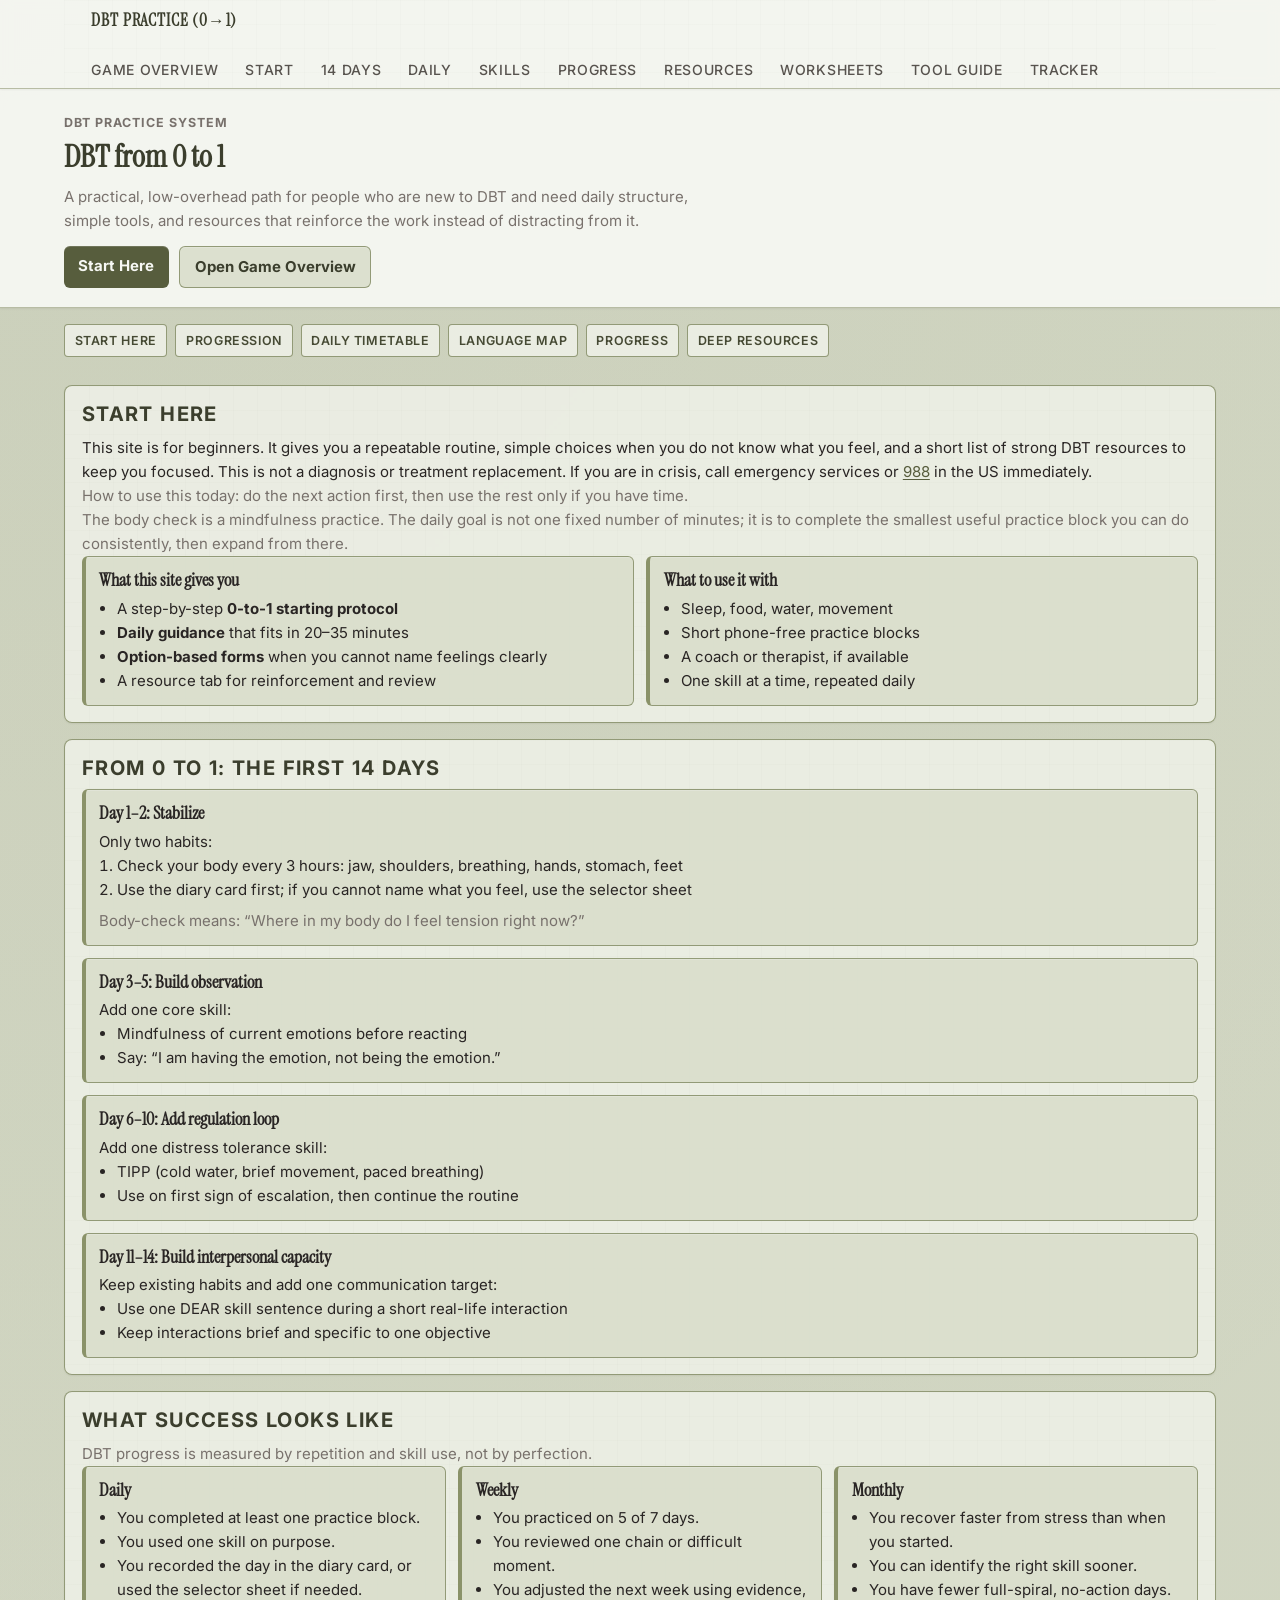
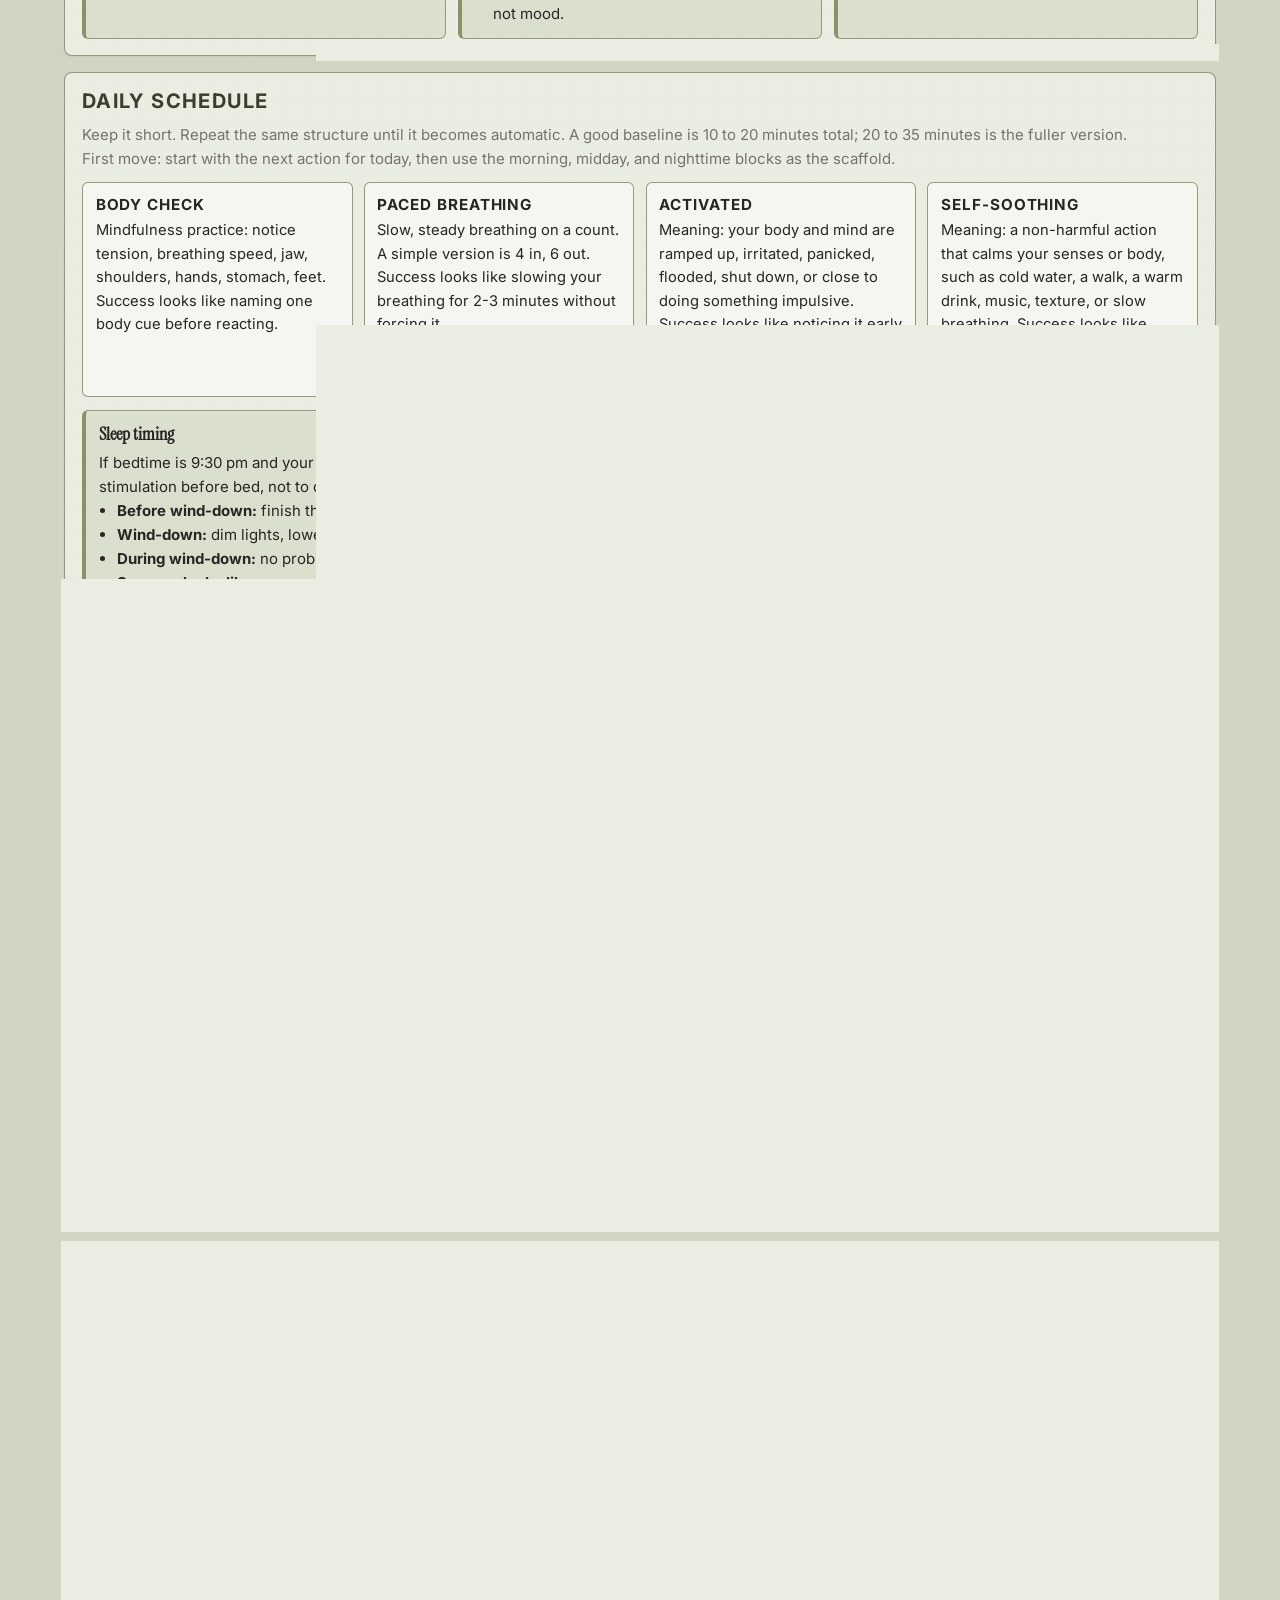
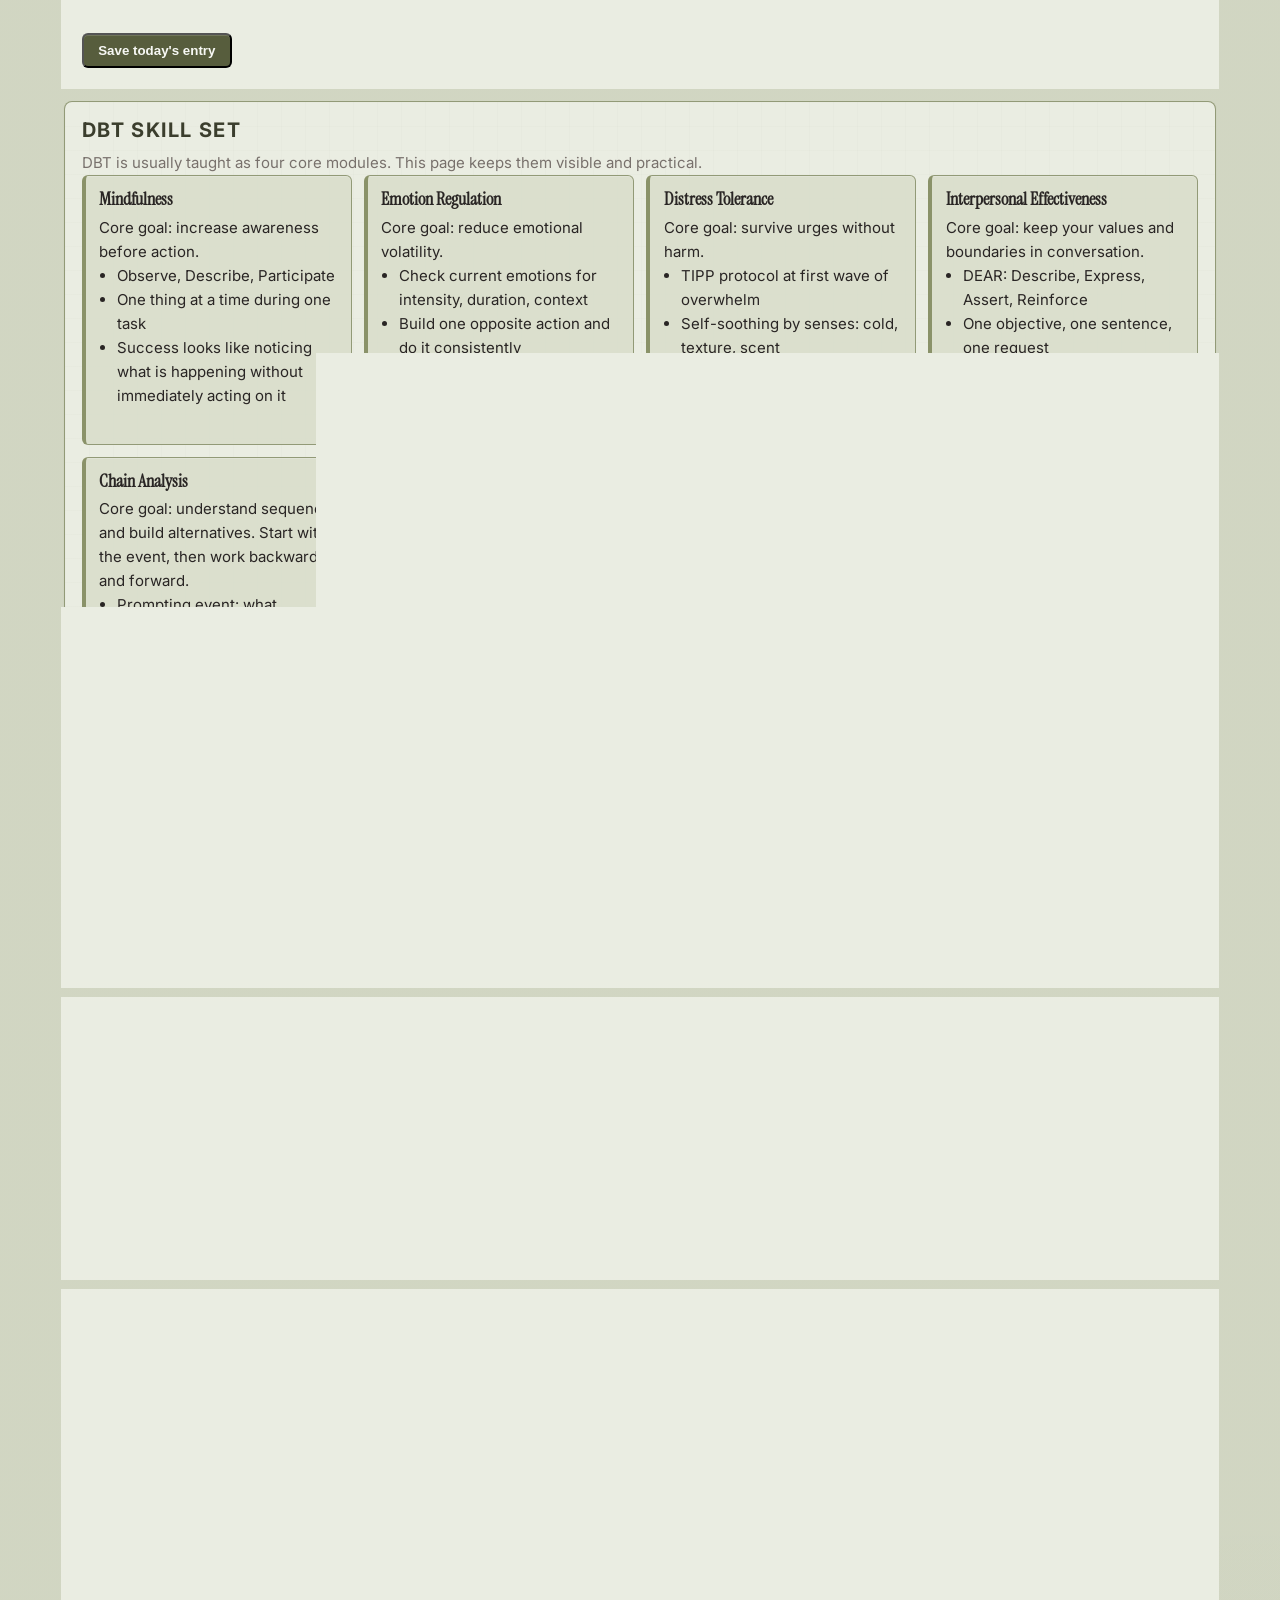
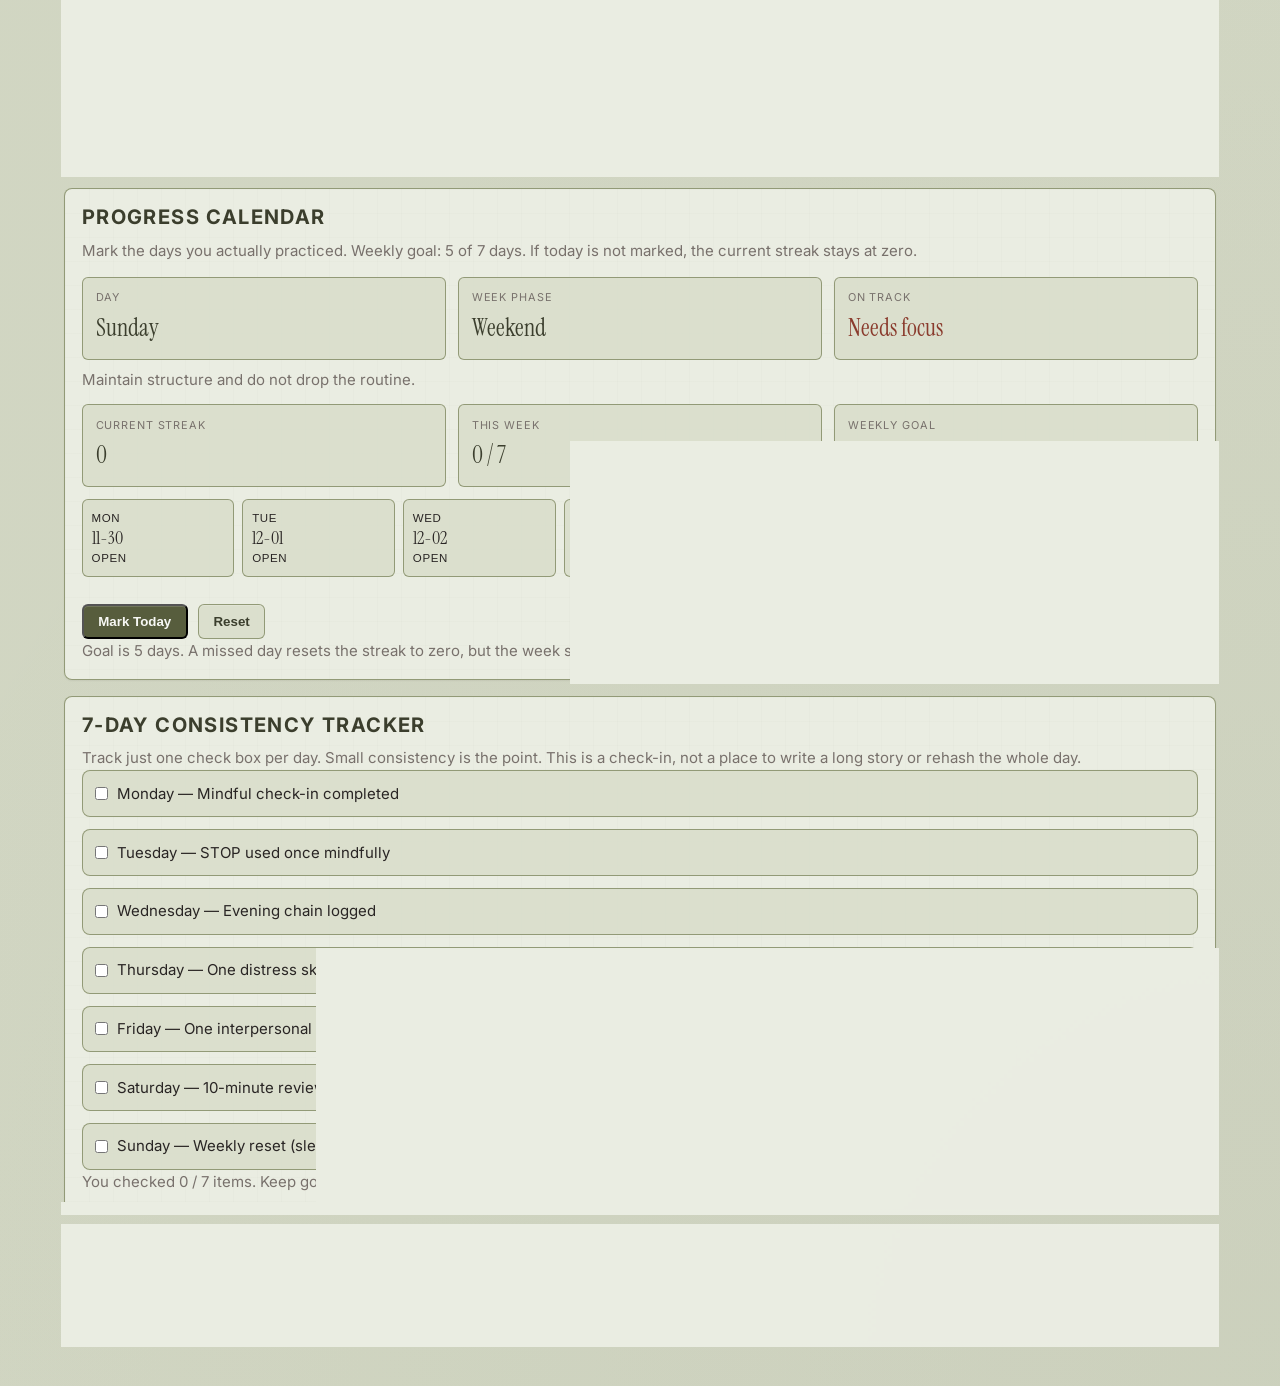
==== commit a903b8ec: "Mirror TM-DBT first move on site" ====
--- a/index.html
+++ b/index.html
@@ -167,6 +167,7 @@
       <section id="daily" class="panel">
         <h2>Daily Schedule</h2>
         <p class="muted">Keep it short. Repeat the same structure until it becomes automatic. A good baseline is 10 to 20 minutes total; 20 to 35 minutes is the fuller version.</p>
+        <p class="muted">First move: start with the next action for today, then use the morning, midday, and nighttime blocks as the scaffold.</p>
         <div class="key-grid" aria-label="Daily schedule key">
           <article class="key-card">
             <h3>Body check</h3>
--- a/styles.css
+++ b/styles.css
@@ -30,11 +30,11 @@
   --stone-800: #292524;
   --stone-900: #1c1917;
 
-  --bg:         var(--olive-300);
-  --surface:    rgba(238, 240, 230, 0.92);
-  --surface2:   rgba(221, 225, 208, 0.88);
-  --surface3:   rgba(247, 248, 244, 0.74);
-  --border:     rgba(166, 174, 139, 0.95);
+  --bg:         #c4cab1;
+  --surface:    rgba(236, 238, 227, 0.96);
+  --surface2:   rgba(218, 223, 204, 0.94);
+  --surface3:   rgba(247, 248, 244, 0.86);
+  --border:     rgba(145, 154, 118, 0.98);
   --text:       var(--stone-800);
   --text-light: var(--stone-500);
   --accent:     var(--olive-700);
@@ -44,7 +44,7 @@
   --amber:      #b07d2a;
   --chart1:     var(--olive-600);
   --chart2:     #5ba4b5;
-  --container-inline: 1.25rem;
+  --container-inline: 1rem;
 }
 
 html {
@@ -55,8 +55,8 @@
   font-family: 'Inter', system-ui, sans-serif;
   background:
     linear-gradient(rgba(247, 248, 244, 0.26), rgba(247, 248, 244, 0.26)),
-    radial-gradient(circle at top left, rgba(110, 117, 75, 0.14), transparent 30%),
-    radial-gradient(circle at bottom right, rgba(71, 74, 52, 0.08), transparent 24%),
+    radial-gradient(circle at top left, rgba(110, 117, 75, 0.10), transparent 30%),
+    radial-gradient(circle at bottom right, rgba(71, 74, 52, 0.06), transparent 24%),
     var(--bg);
   color: var(--text);
   line-height: 1.6;
@@ -86,22 +86,22 @@
 }
 
 .hero {
-  background: rgba(247, 248, 244, 0.84);
-  border-bottom: 1px solid rgba(166, 174, 139, 0.55);
-  backdrop-filter: blur(14px);
-  -webkit-backdrop-filter: blur(14px);
+  background: rgba(247, 248, 244, 0.92);
+  border-bottom: 1px solid rgba(145, 154, 118, 0.62);
+  backdrop-filter: blur(6px);
+  -webkit-backdrop-filter: blur(6px);
   color: var(--olive-900);
-  box-shadow: 0 1px 3px rgba(0,0,0,.06);
+  box-shadow: 0 1px 2px rgba(0,0,0,.06);
 }
 
 .hero .container {
-  padding: 2rem 0 1.55rem;
+  padding: 1.55rem 0 1.2rem;
 }
 
 .hero h1 {
   margin: 0.35rem 0 0.6rem;
   max-width: 22ch;
-  font-size: clamp(1.7rem, 2.6vw, 2.1rem);
+  font-size: clamp(1.55rem, 2.4vw, 2rem);
 }
 
 .hero p {
@@ -121,7 +121,7 @@
   display: inline-block;
   margin-top: 0.8rem;
   padding: 0.5rem 0.9rem;
-  border-radius: 7px;
+  border-radius: 6px;
   text-decoration: none;
   font-weight: 700;
   color: var(--accent-fg);
@@ -139,10 +139,10 @@
 .panel {
   background: var(--surface);
   border: 1px solid var(--border);
-  border-radius: 10px;
-  padding: 1.15rem 1.2rem;
-  box-shadow: 0 1px 3px rgba(0, 0, 0, 0.08);
-  backdrop-filter: blur(4px);
+  border-radius: 8px;
+  padding: 1rem 1.05rem;
+  box-shadow: 0 1px 2px rgba(0, 0, 0, 0.06);
+  backdrop-filter: blur(1px);
 }
 
 .panel h2 {
@@ -178,8 +178,8 @@
   background: var(--surface2);
   border: 1px solid var(--border);
   border-left: 4px solid var(--olive-500);
-  border-radius: 8px;
-  padding: 0.85rem 0.9rem;
+  border-radius: 6px;
+  padding: 0.75rem 0.85rem;
   box-shadow: inset 0 1px 0 rgba(255,255,255,0.18);
 }
 
@@ -202,8 +202,8 @@
 .key-card {
   background: var(--surface3);
   border: 1px solid var(--border);
-  border-radius: 8px;
-  padding: 0.8rem 0.85rem;
+  border-radius: 6px;
+  padding: 0.75rem 0.8rem;
 }
 
 .key-card h3 {
@@ -379,15 +379,15 @@
 ::-webkit-scrollbar-thumb:hover { background: var(--olive-500); }
 
 .topnav {
-  background: rgba(247, 248, 244, 0.86);
-  backdrop-filter: blur(12px);
-  -webkit-backdrop-filter: blur(12px);
-  border-bottom: 1px solid rgba(166, 174, 139, 0.55);
+  background: rgba(247, 248, 244, 0.92);
+  backdrop-filter: blur(6px);
+  -webkit-backdrop-filter: blur(6px);
+  border-bottom: 1px solid rgba(145, 154, 118, 0.62);
   color: var(--stone-800);
   position: sticky;
   top: 0;
   z-index: 50;
-  box-shadow: 0 1px 3px rgba(0, 0, 0, 0.06);
+  box-shadow: 0 1px 2px rgba(0, 0, 0, 0.05);
 }
 
 .topnav .inner {
@@ -397,14 +397,14 @@
   display: flex;
   align-items: center;
   justify-content: space-between;
-  min-height: 56px;
+  min-height: 52px;
   gap: 12px;
   flex-wrap: wrap;
 }
 
 .topnav .brand {
   font-family: 'Instrument Serif', serif;
-  font-size: 1.1rem;
+  font-size: 1.05rem;
   font-weight: 700;
   color: var(--olive-900);
   text-decoration: none;
@@ -421,8 +421,8 @@
   text-decoration: none;
   font-size: 0.875rem;
   font-weight: 500;
-  padding: 0.4rem 0.75rem;
-  border-radius: 5px;
+  padding: 0.35rem 0.65rem;
+  border-radius: 4px;
   border: 1px solid transparent;
   text-transform: uppercase;
   letter-spacing: 0.05em;
@@ -454,8 +454,8 @@
   color: var(--olive-800);
   background: var(--surface);
   border: 1px solid var(--border);
-  border-radius: 6px;
-  padding: 0.35rem 0.7rem;
+  border-radius: 4px;
+  padding: 0.32rem 0.6rem;
   text-transform: uppercase;
   letter-spacing: 0.05em;
 }
@@ -493,8 +493,8 @@
 .summary-card {
   background: var(--surface2);
   border: 1px solid var(--border);
-  border-radius: 8px;
-  padding: 0.8rem 0.9rem;
+  border-radius: 6px;
+  padding: 0.7rem 0.8rem;
 }
 
 .summary-label {
@@ -533,7 +533,7 @@
   padding: 0.75rem 0.55rem;
   border: 1px solid var(--border);
   background: var(--surface2);
-  border-radius: 8px;
+  border-radius: 6px;
   text-align: left;
   cursor: pointer;
   color: inherit;
@@ -574,8 +574,8 @@
 .worksheet-card {
   background: var(--surface2);
   border: 1px solid var(--border);
-  border-radius: 8px;
-  padding: 0.9rem;
+  border-radius: 6px;
+  padding: 0.8rem;
 }
 
 .worksheet-head {
@@ -590,7 +590,7 @@
   background: var(--surface);
   color: var(--olive-900);
   padding: 0.35rem 0.6rem;
-  border-radius: 6px;
+  border-radius: 4px;
   font: inherit;
   font-size: 0.8rem;
   cursor: pointer;
@@ -697,7 +697,7 @@
 .asset-card {
   background: var(--surface2);
   border: 1px solid var(--border);
-  border-radius: 10px;
+  border-radius: 6px;
   padding: 0.9rem 0.95rem;
 }
 
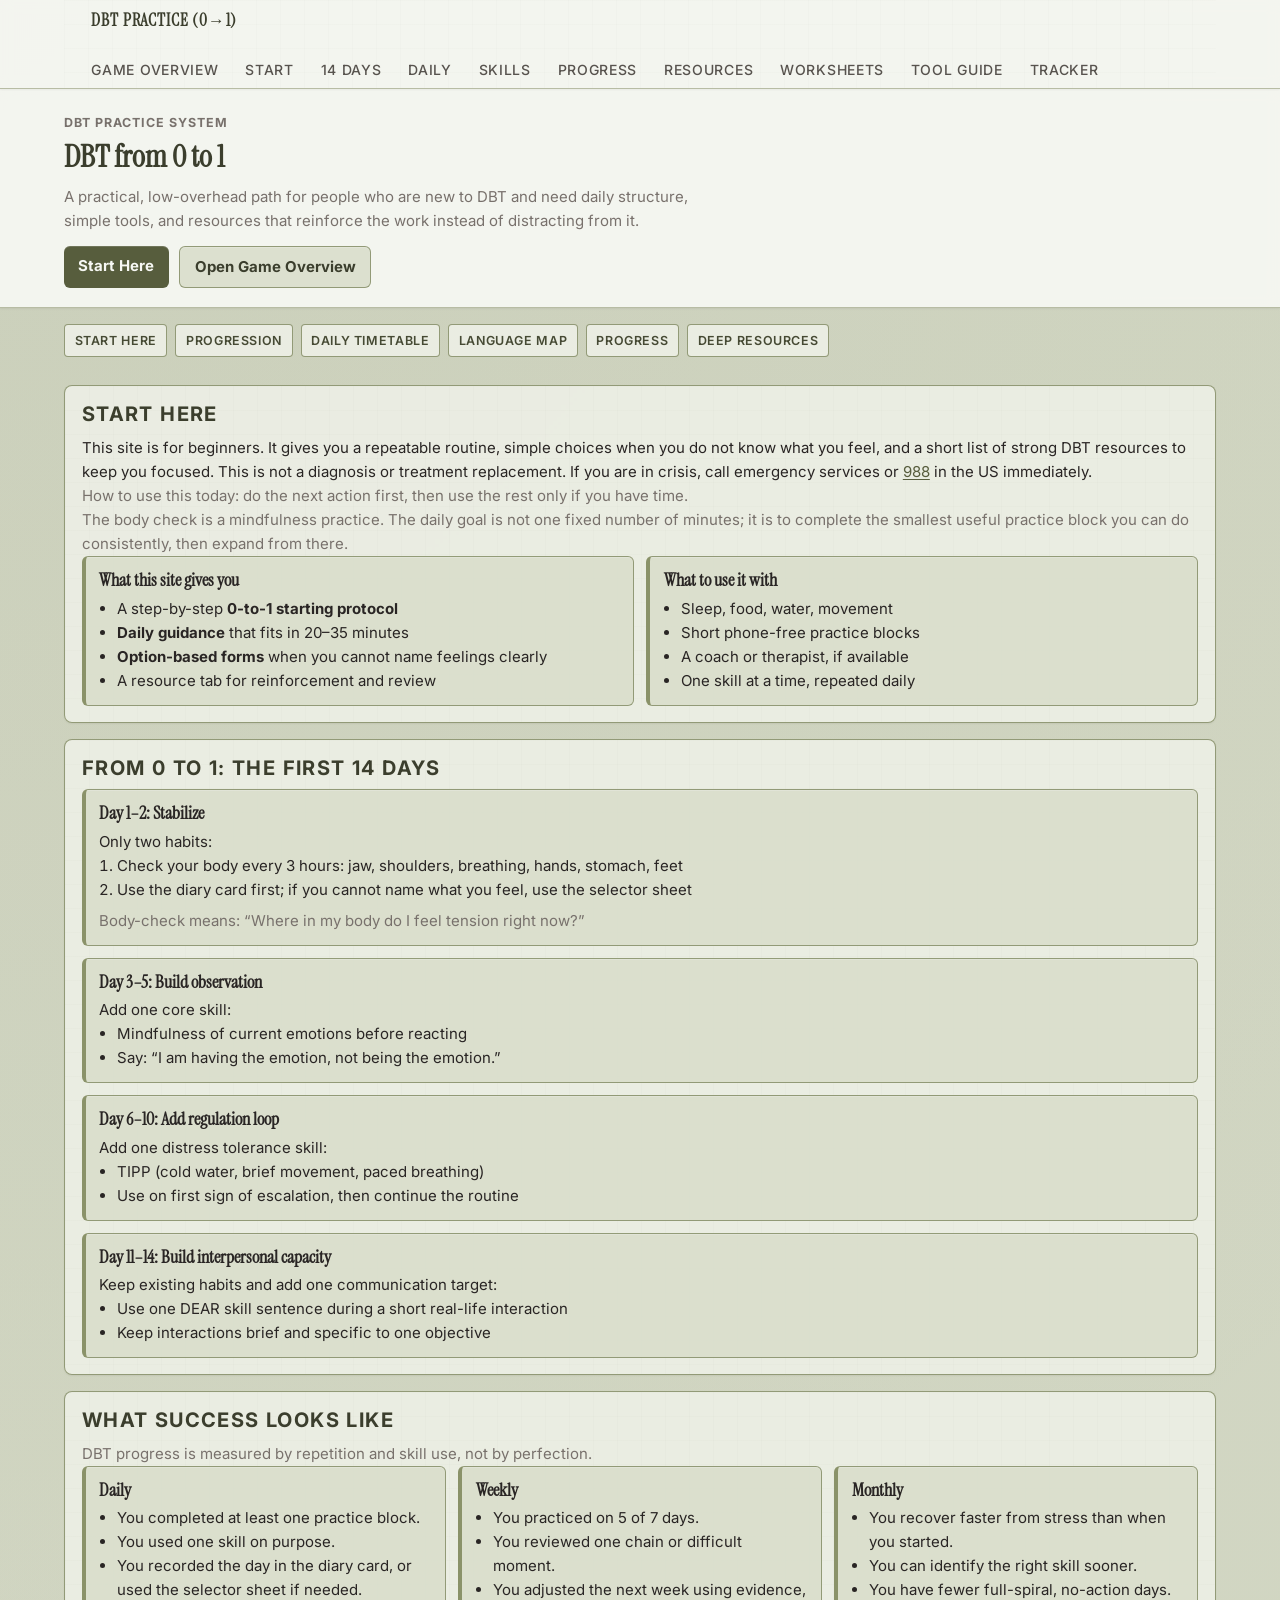
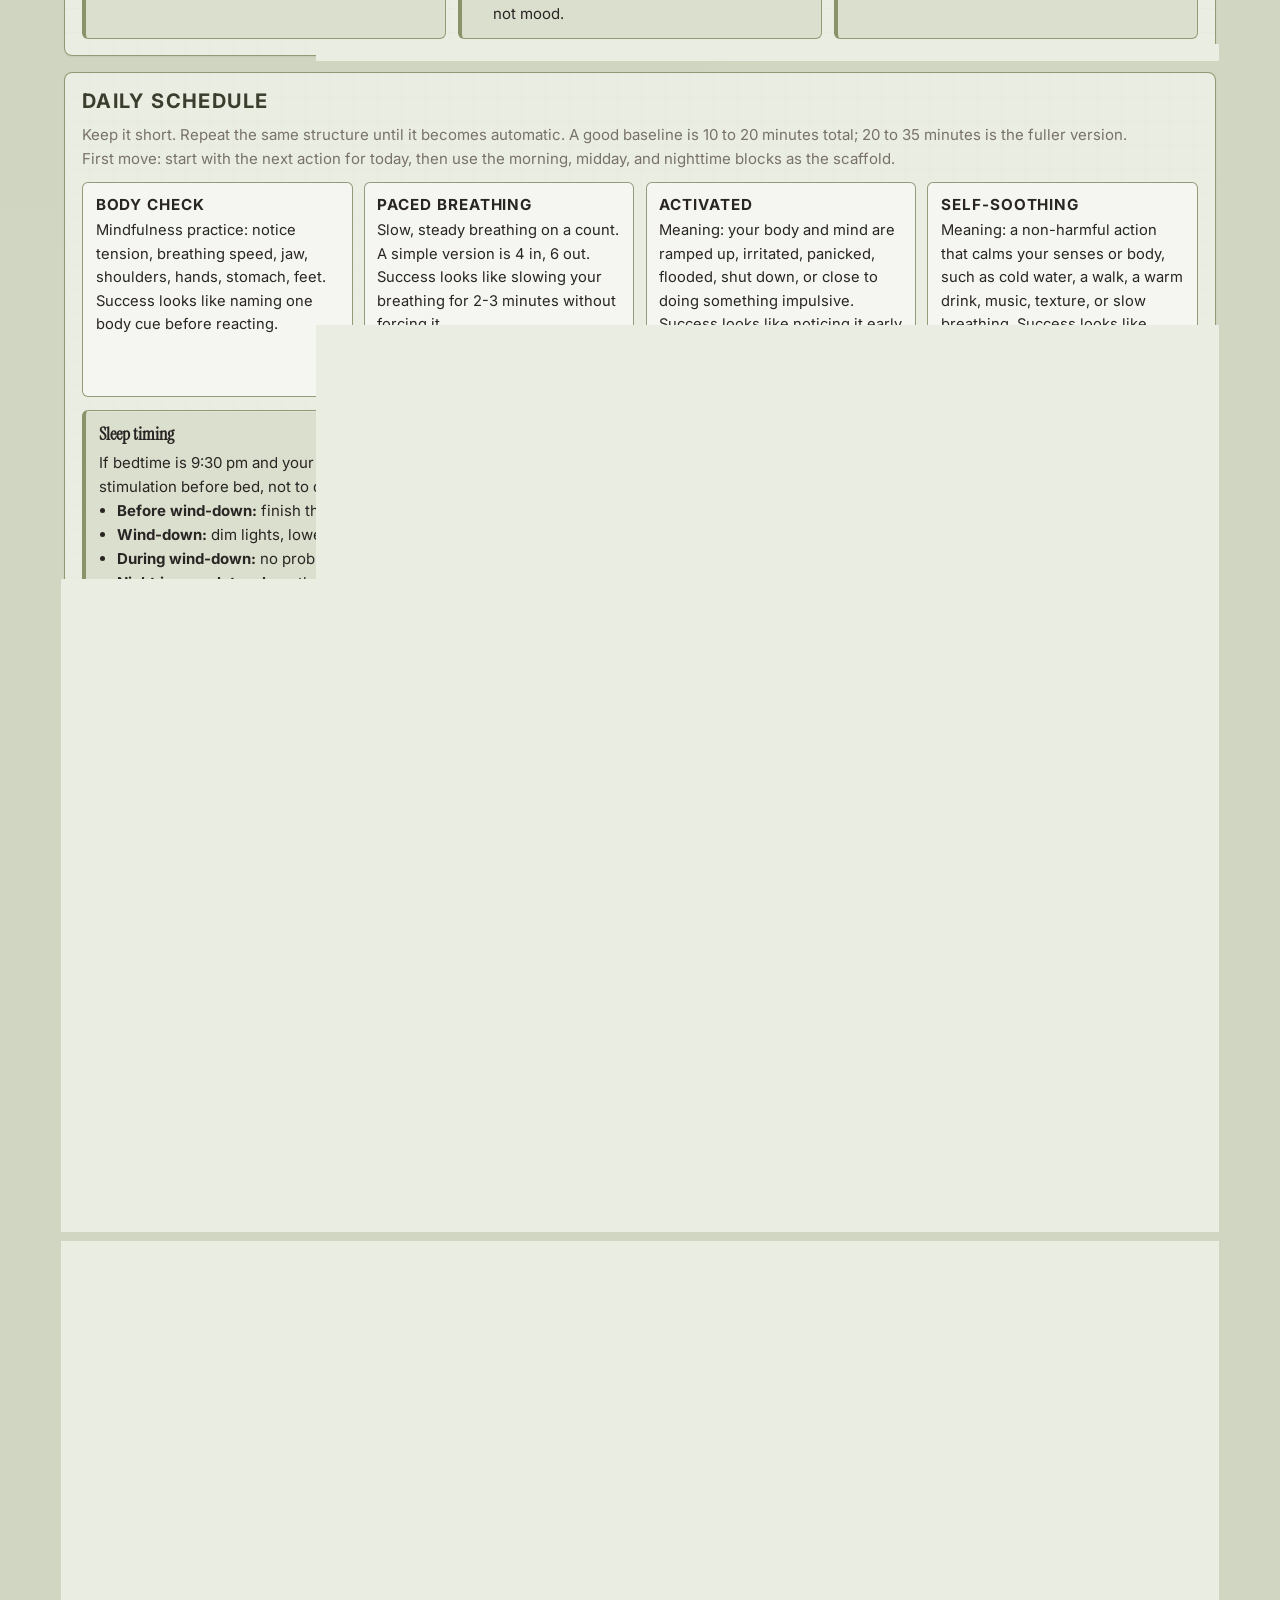
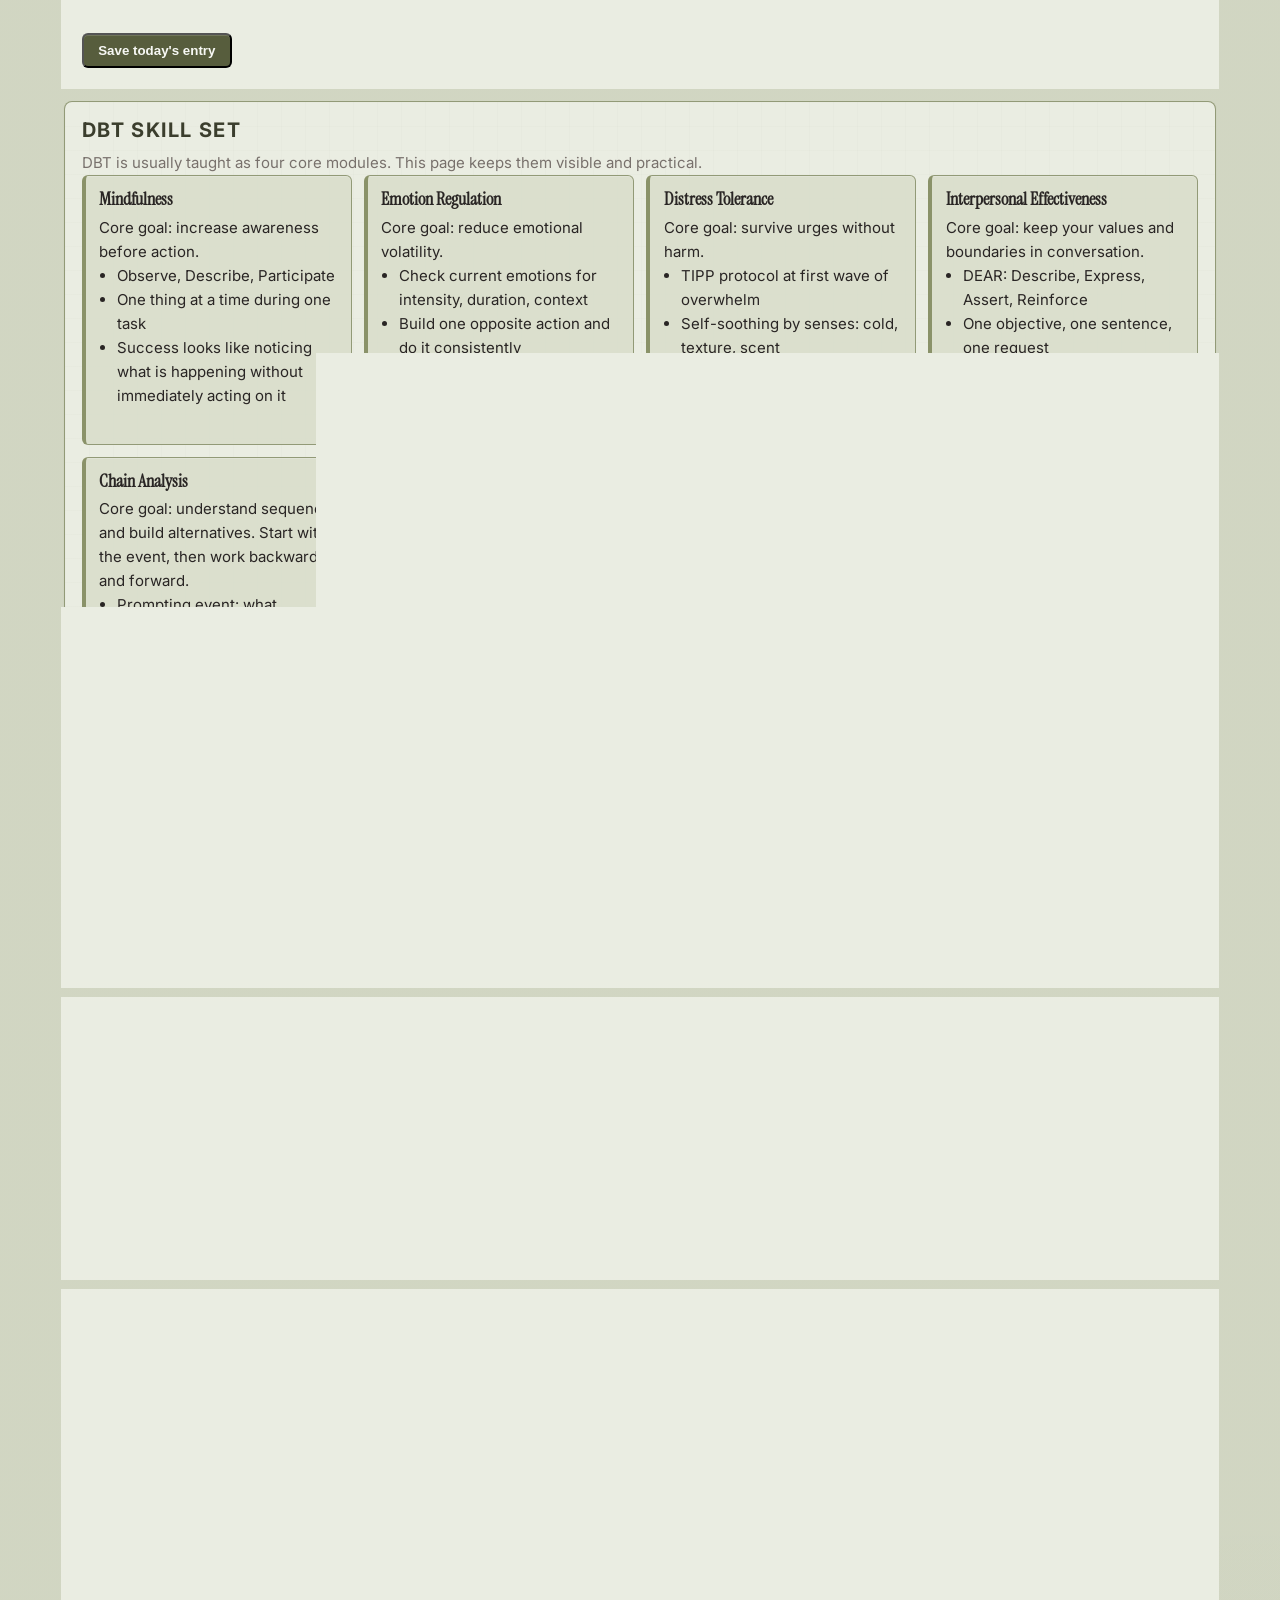
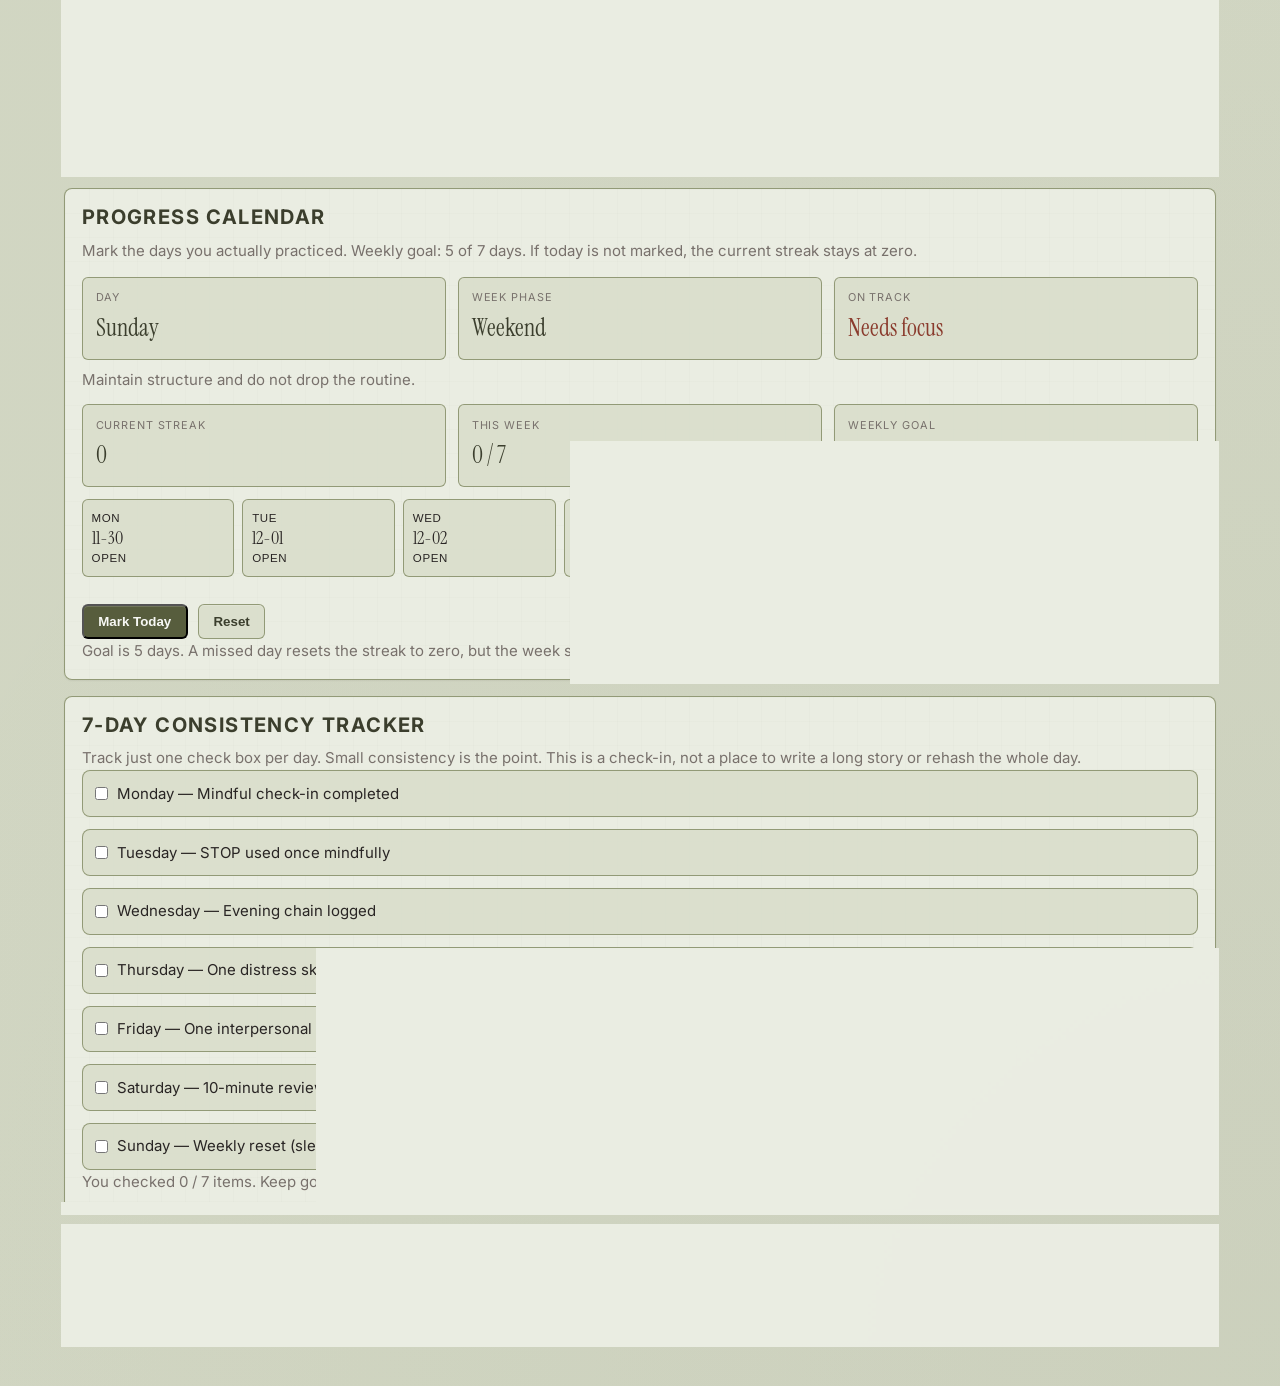
==== commit 19b318d0: "Align site sleep completion guidance" ====
--- a/index.html
+++ b/index.html
@@ -197,7 +197,7 @@
               <li><strong>Before wind-down:</strong> finish the evening review, stop task switching, and handle anything essential only.</li>
               <li><strong>Wind-down:</strong> dim lights, lower phone use, do one calm routine, and keep the same sequence nightly.</li>
               <li><strong>During wind-down:</strong> no problem-solving, no doom scrolling, no new projects.</li>
-              <li><strong>Success looks like:</strong> you are in bed on time with enough quiet that sleep can start.</li>
+              <li><strong>Night is complete when:</strong> the diary card is done, the phone is down, and lights-out begins.</li>
             </ul>
           </article>
         </div>
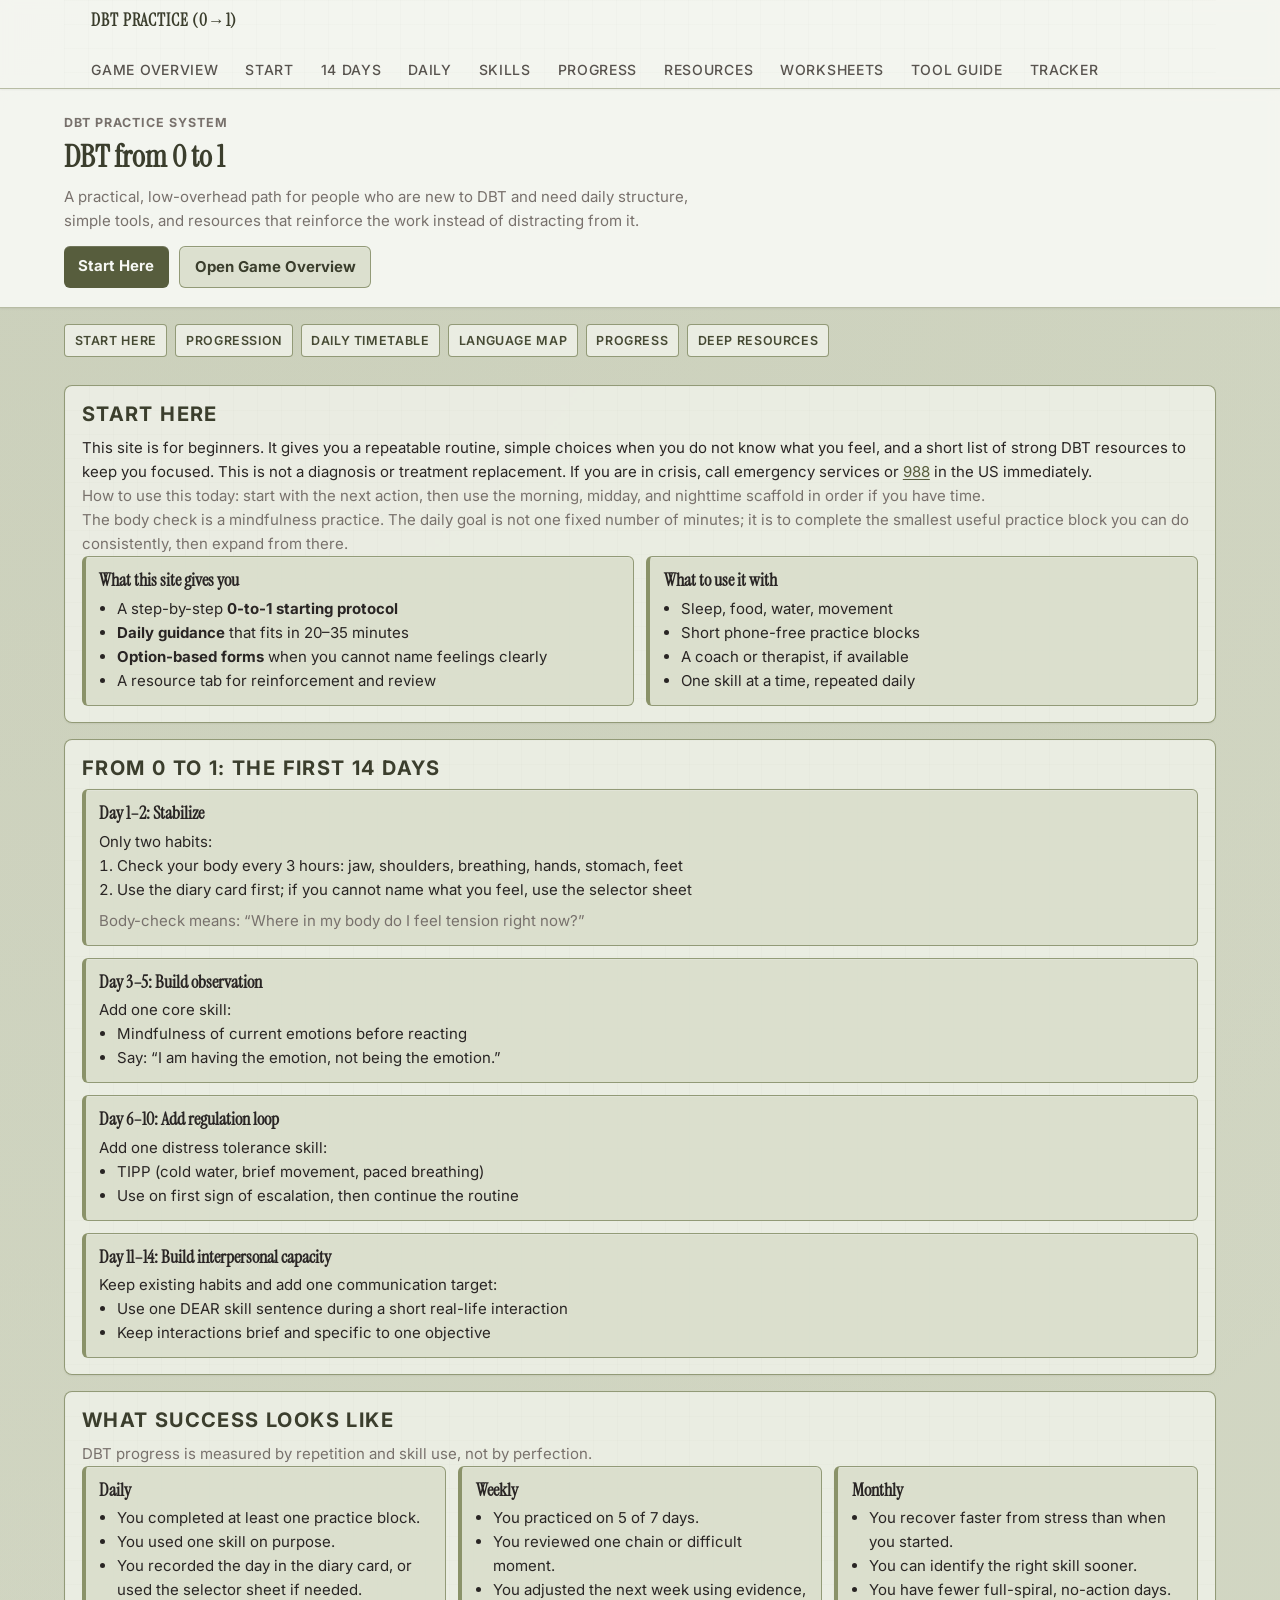
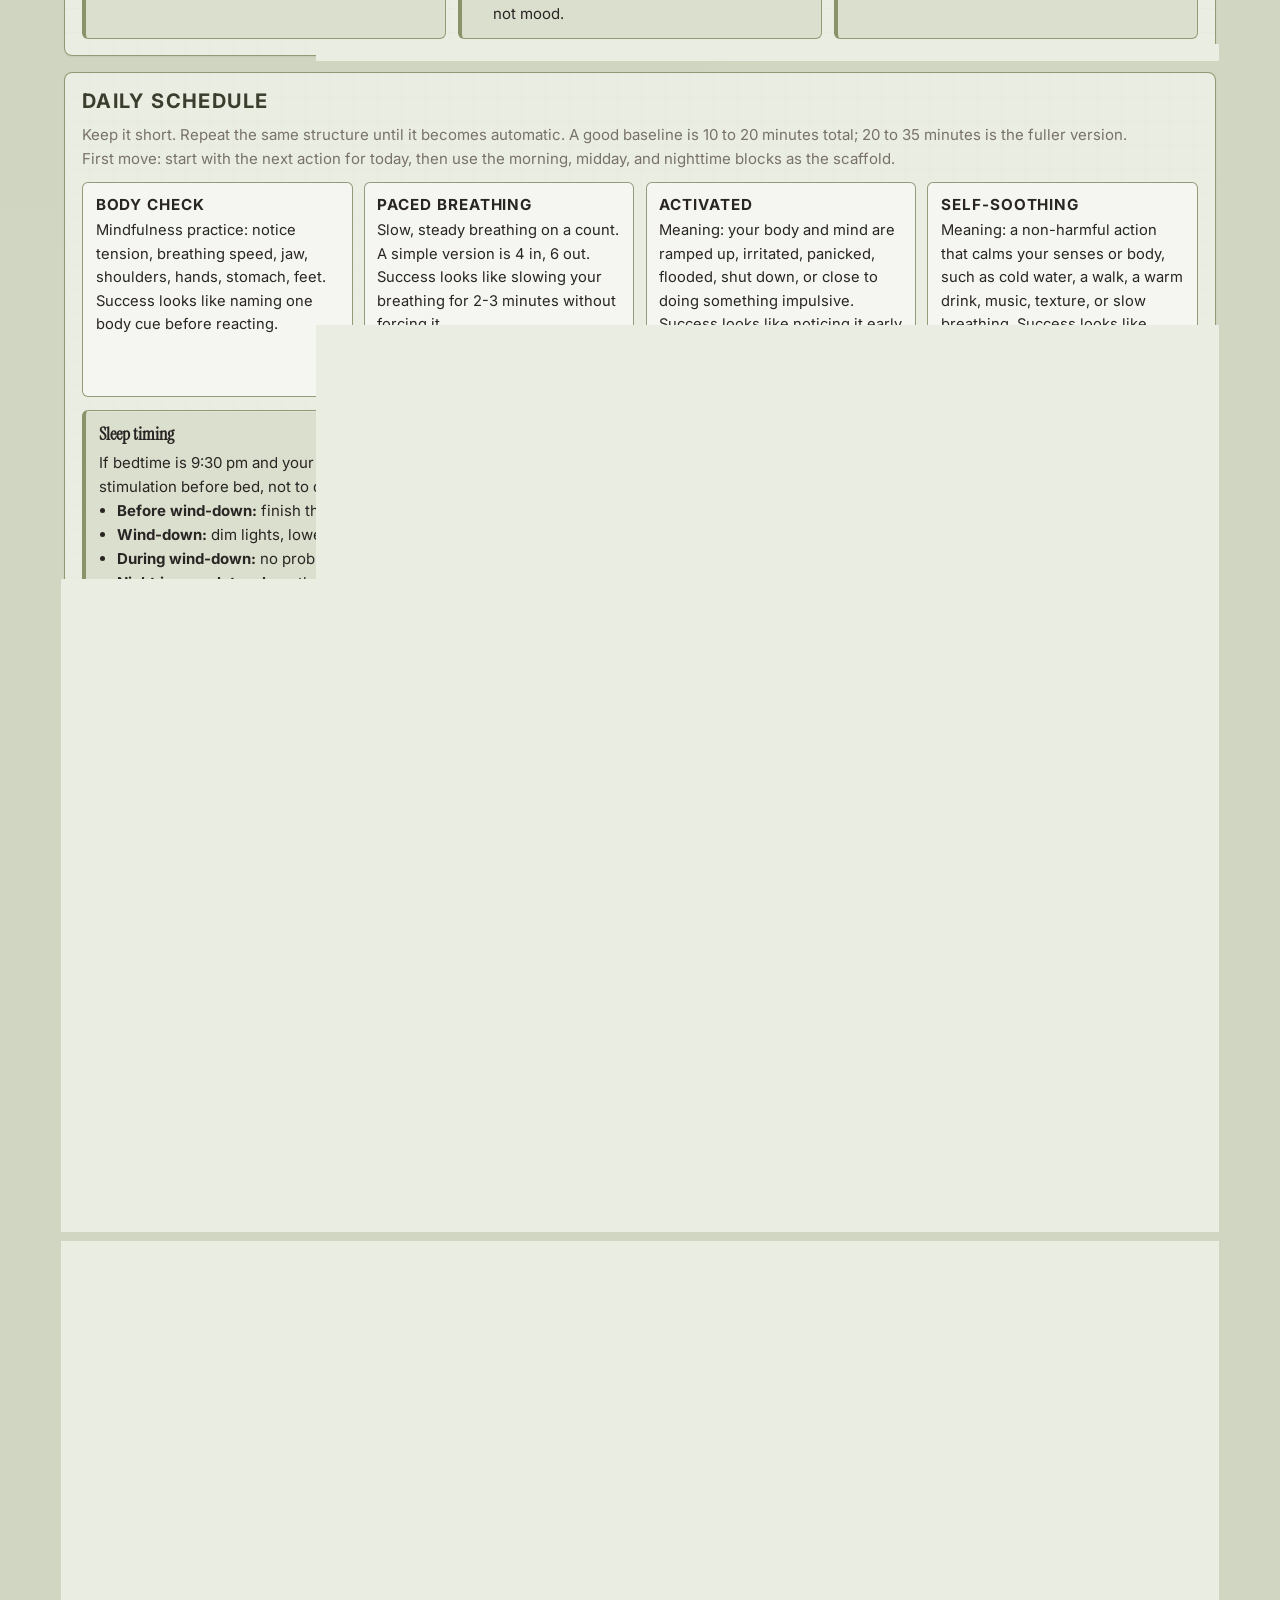
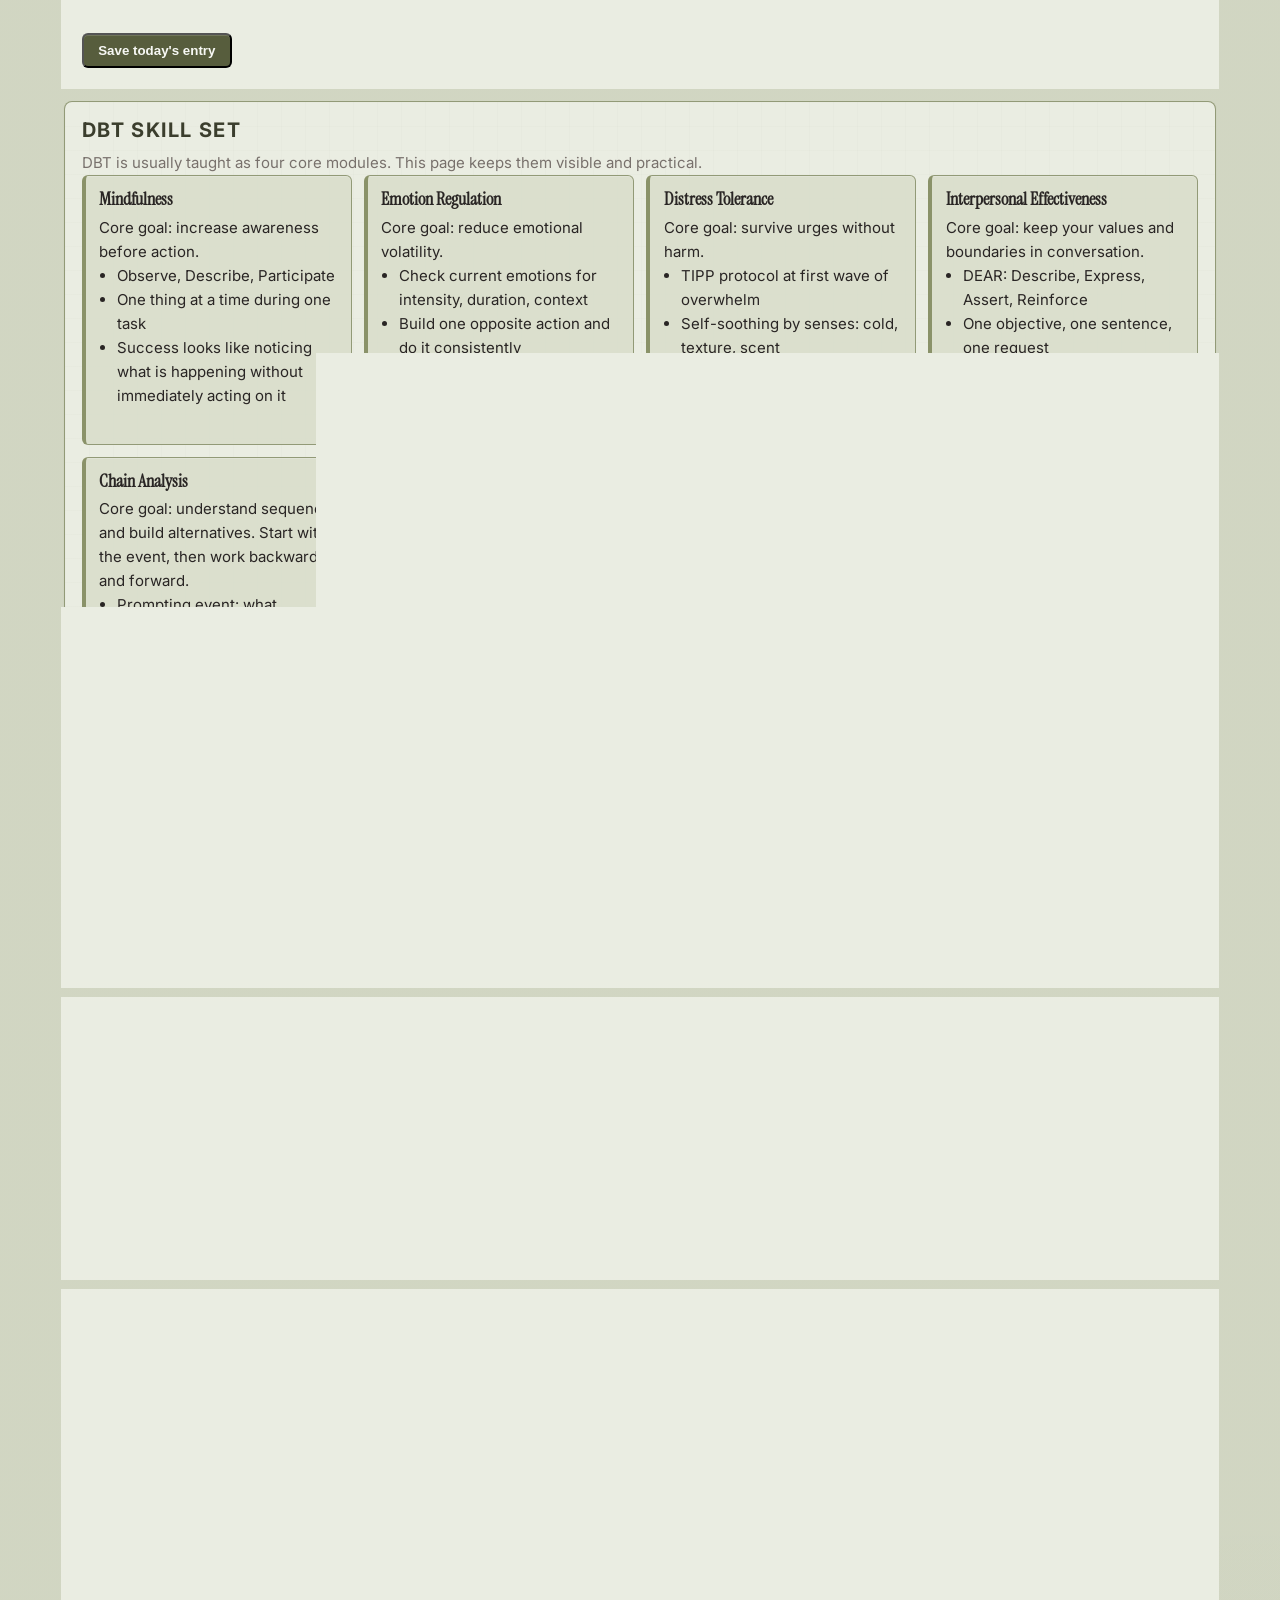
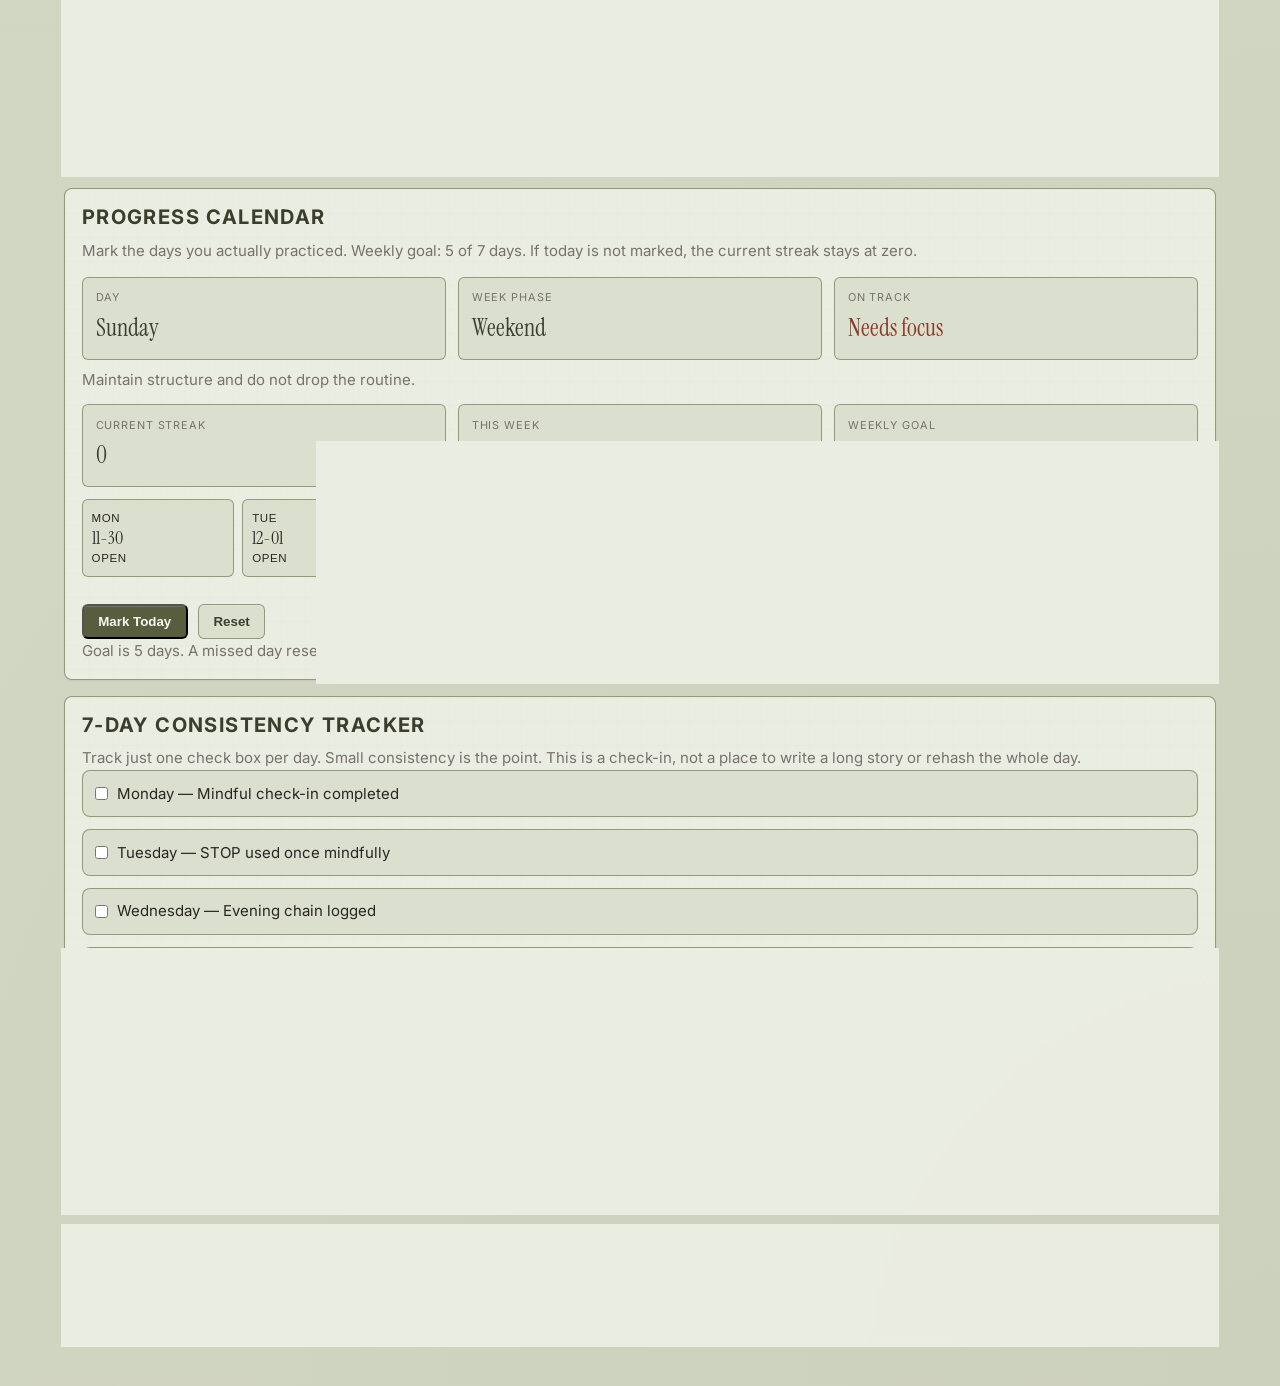
==== commit f31acbc2: "Align home hero scaffold wording" ====
--- a/index.html
+++ b/index.html
@@ -63,7 +63,7 @@
           services or <a href="tel:+988">988</a> in the US immediately.
         </p>
         <p class="muted">
-          How to use this today: do the next action first, then use the rest only if you have time.
+          How to use this today: start with the next action, then use the morning, midday, and nighttime scaffold in order if you have time.
         </p>
         <p class="muted">
           The body check is a mindfulness practice. The daily goal is not one fixed number of minutes; it is to complete the smallest useful practice block you can do consistently, then expand from there.
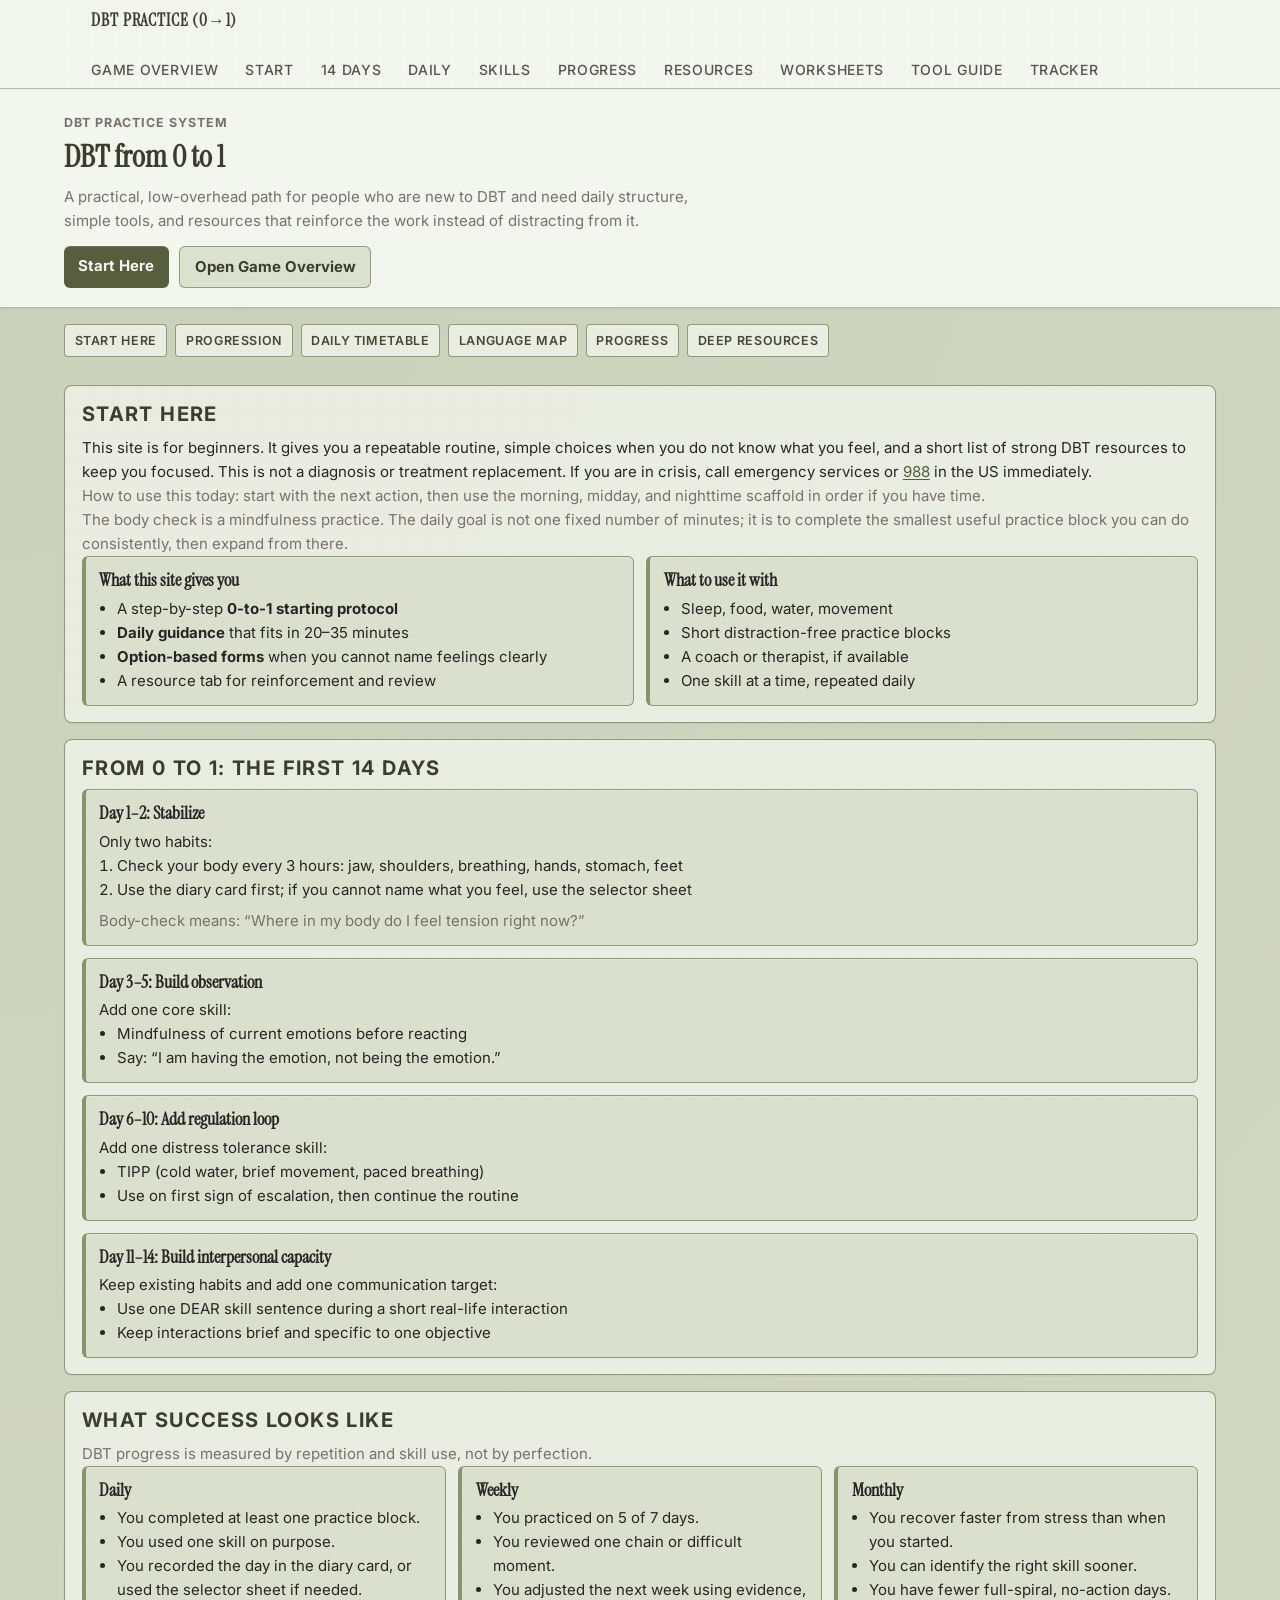
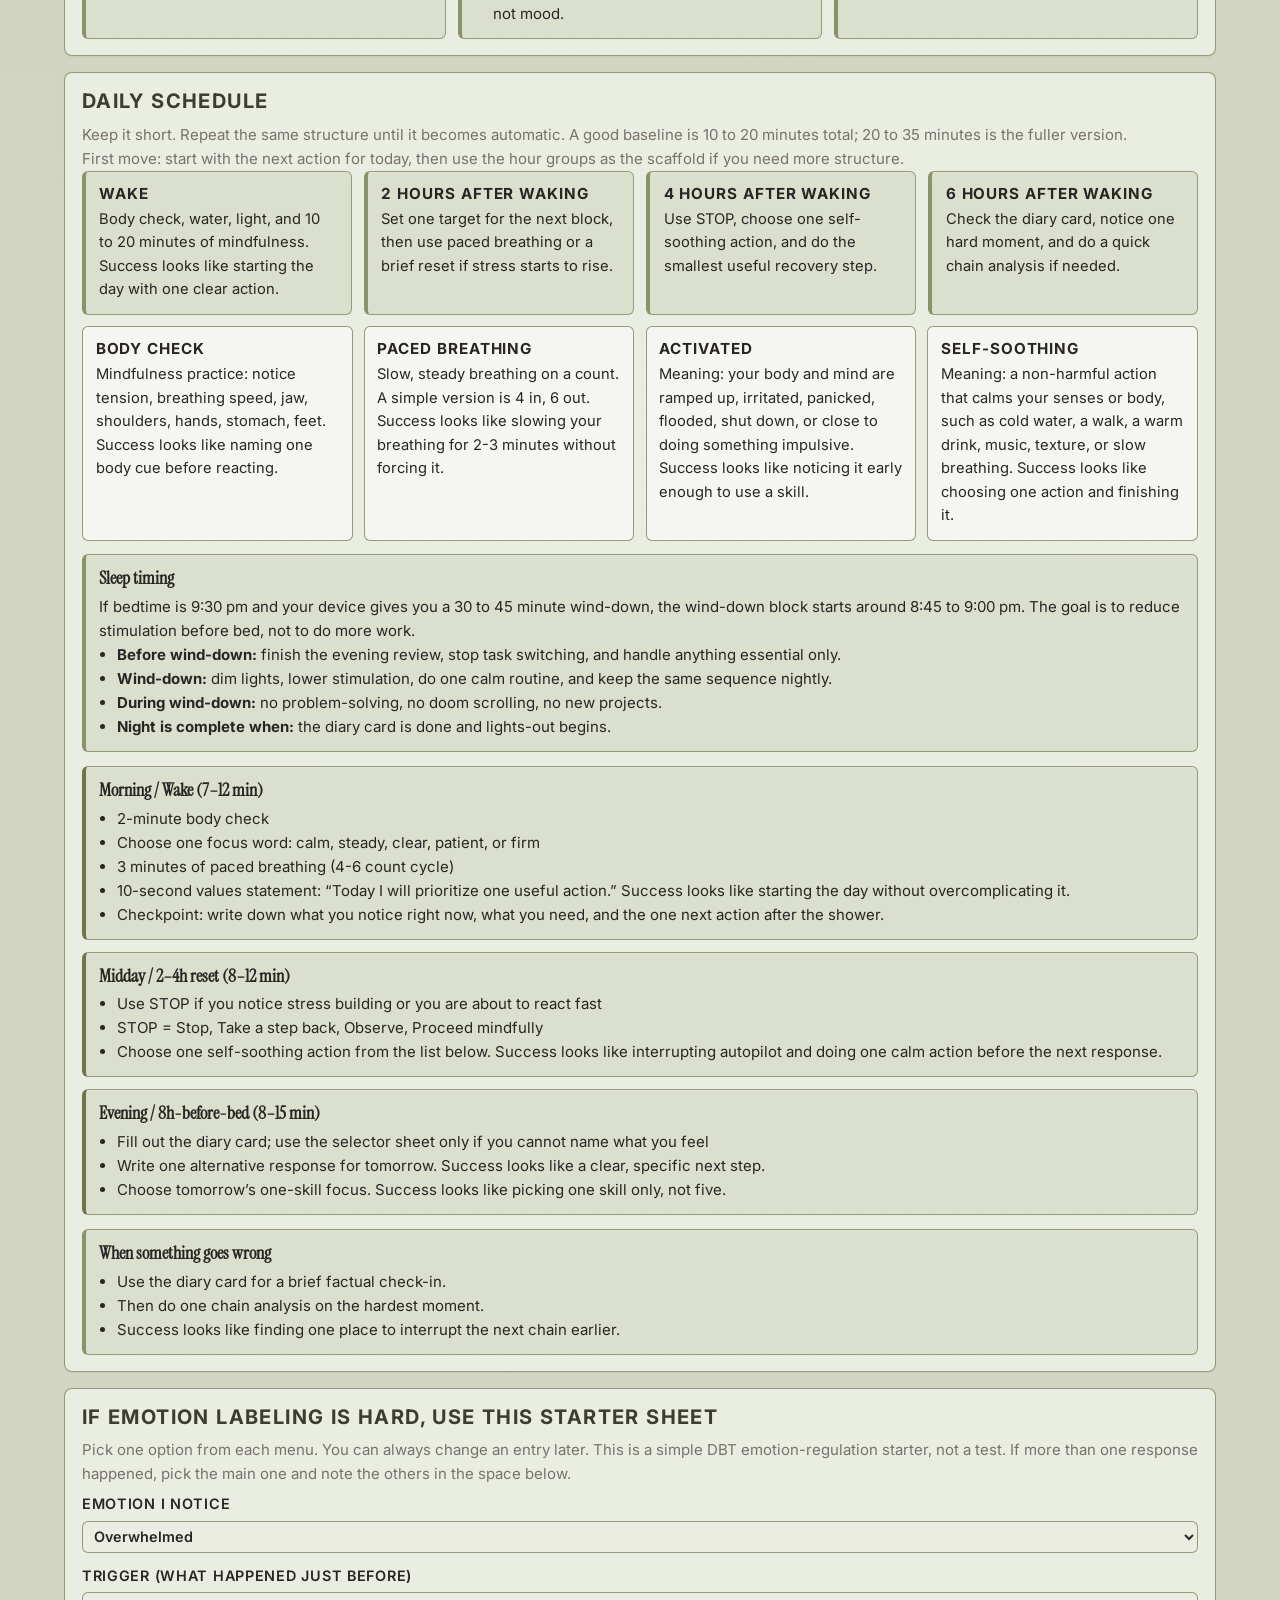
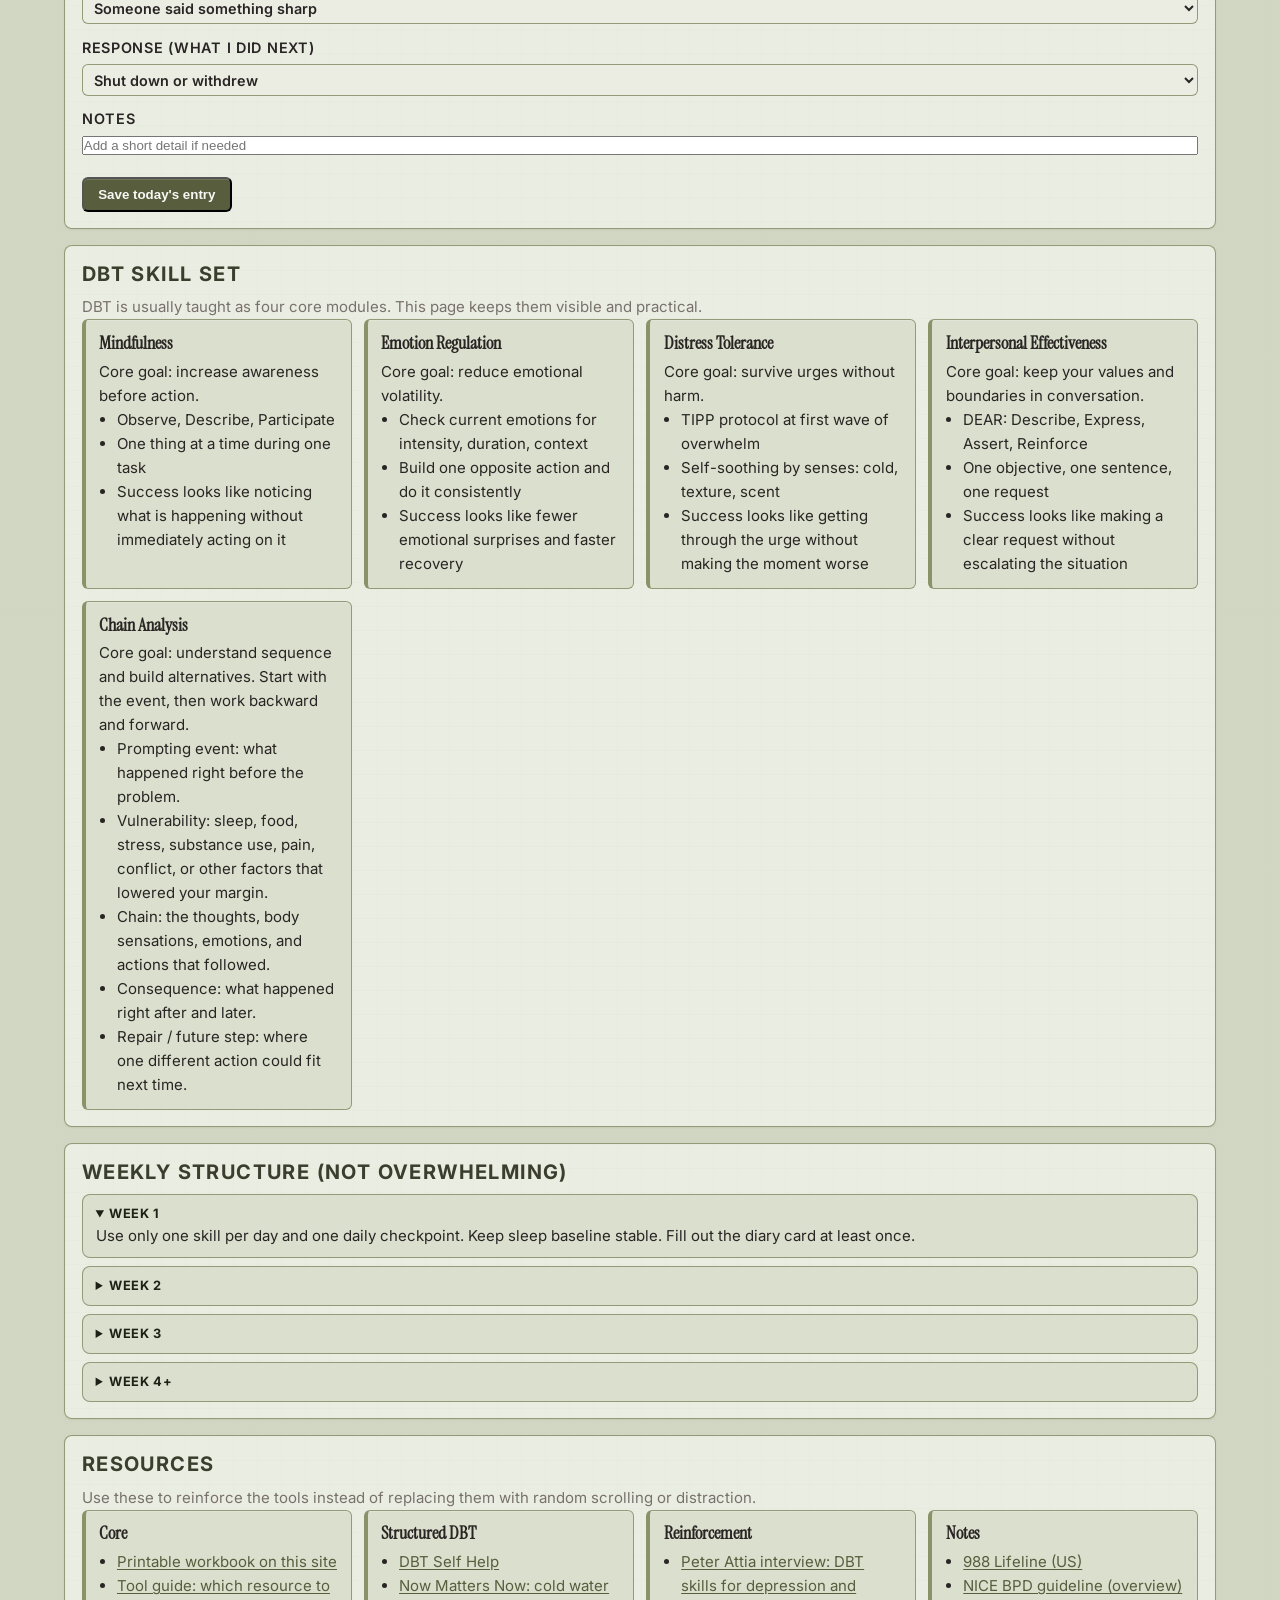
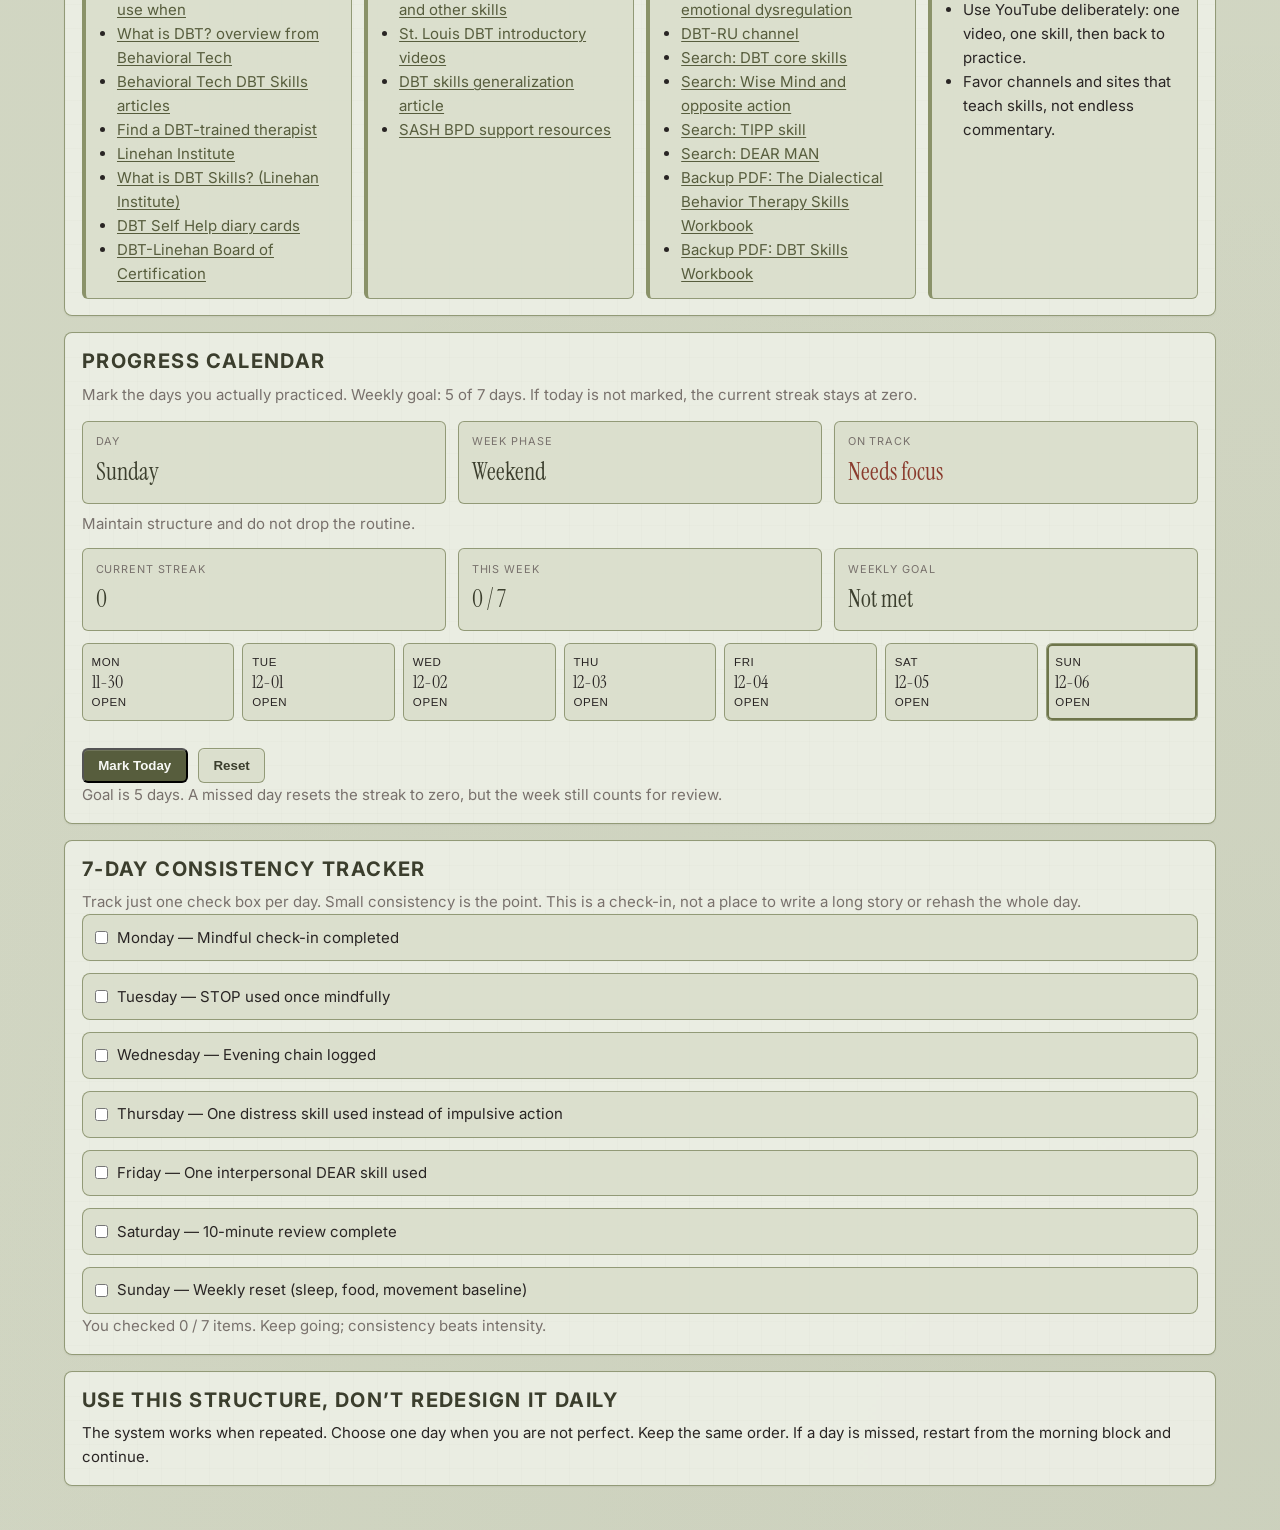
==== commit 2a52ada7: "Add hourly DBT scaffold" ====
--- a/index.html
+++ b/index.html
@@ -82,7 +82,7 @@
             <h3>What to use it with</h3>
             <ul>
               <li>Sleep, food, water, movement</li>
-              <li>Short phone-free practice blocks</li>
+              <li>Short distraction-free practice blocks</li>
               <li>A coach or therapist, if available</li>
               <li>One skill at a time, repeated daily</li>
             </ul>
@@ -167,7 +167,25 @@
       <section id="daily" class="panel">
         <h2>Daily Schedule</h2>
         <p class="muted">Keep it short. Repeat the same structure until it becomes automatic. A good baseline is 10 to 20 minutes total; 20 to 35 minutes is the fuller version.</p>
-        <p class="muted">First move: start with the next action for today, then use the morning, midday, and nighttime blocks as the scaffold.</p>
+        <p class="muted">First move: start with the next action for today, then use the hour groups as the scaffold if you need more structure.</p>
+        <div class="grid two-col">
+          <article class="key-card">
+            <h3>Wake</h3>
+            <p>Body check, water, light, and 10 to 20 minutes of mindfulness. Success looks like starting the day with one clear action.</p>
+          </article>
+          <article class="key-card">
+            <h3>2 hours after waking</h3>
+            <p>Set one target for the next block, then use paced breathing or a brief reset if stress starts to rise.</p>
+          </article>
+          <article class="key-card">
+            <h3>4 hours after waking</h3>
+            <p>Use STOP, choose one self-soothing action, and do the smallest useful recovery step.</p>
+          </article>
+          <article class="key-card">
+            <h3>6 hours after waking</h3>
+            <p>Check the diary card, notice one hard moment, and do a quick chain analysis if needed.</p>
+          </article>
+        </div>
         <div class="key-grid" aria-label="Daily schedule key">
           <article class="key-card">
             <h3>Body check</h3>
@@ -195,15 +213,15 @@
             </p>
             <ul>
               <li><strong>Before wind-down:</strong> finish the evening review, stop task switching, and handle anything essential only.</li>
-              <li><strong>Wind-down:</strong> dim lights, lower phone use, do one calm routine, and keep the same sequence nightly.</li>
+              <li><strong>Wind-down:</strong> dim lights, lower stimulation, do one calm routine, and keep the same sequence nightly.</li>
               <li><strong>During wind-down:</strong> no problem-solving, no doom scrolling, no new projects.</li>
-              <li><strong>Night is complete when:</strong> the diary card is done, the phone is down, and lights-out begins.</li>
+              <li><strong>Night is complete when:</strong> the diary card is done and lights-out begins.</li>
             </ul>
           </article>
         </div>
         <div class="timeline compact">
           <article class="timeline-item">
-            <h3>Morning (7–12 min)</h3>
+            <h3>Morning / Wake (7–12 min)</h3>
             <ul>
               <li>2-minute body check</li>
               <li>Choose one focus word: calm, steady, clear, patient, or firm</li>
@@ -213,7 +231,7 @@
             </ul>
           </article>
           <article class="timeline-item">
-            <h3>Midday (8–12 min)</h3>
+            <h3>Midday / 2–4h reset (8–12 min)</h3>
             <ul>
               <li>Use STOP if you notice stress building or you are about to react fast</li>
               <li>STOP = Stop, Take a step back, Observe, Proceed mindfully</li>
@@ -221,7 +239,7 @@
             </ul>
           </article>
           <article class="timeline-item">
-            <h3>Evening (8–15 min)</h3>
+            <h3>Evening / 8h-before-bed (8–15 min)</h3>
             <ul>
               <li>Fill out the diary card; use the selector sheet only if you cannot name what you feel</li>
               <li>Write one alternative response for tomorrow. Success looks like a clear, specific next step.</li>
@@ -385,7 +403,7 @@
       <section id="resources" class="panel">
         <h2>Resources</h2>
         <p class="muted">
-          Use these to reinforce the tools instead of replacing them with random phone time.
+          Use these to reinforce the tools instead of replacing them with random scrolling or distraction.
         </p>
 
         <div class="grid two-col">
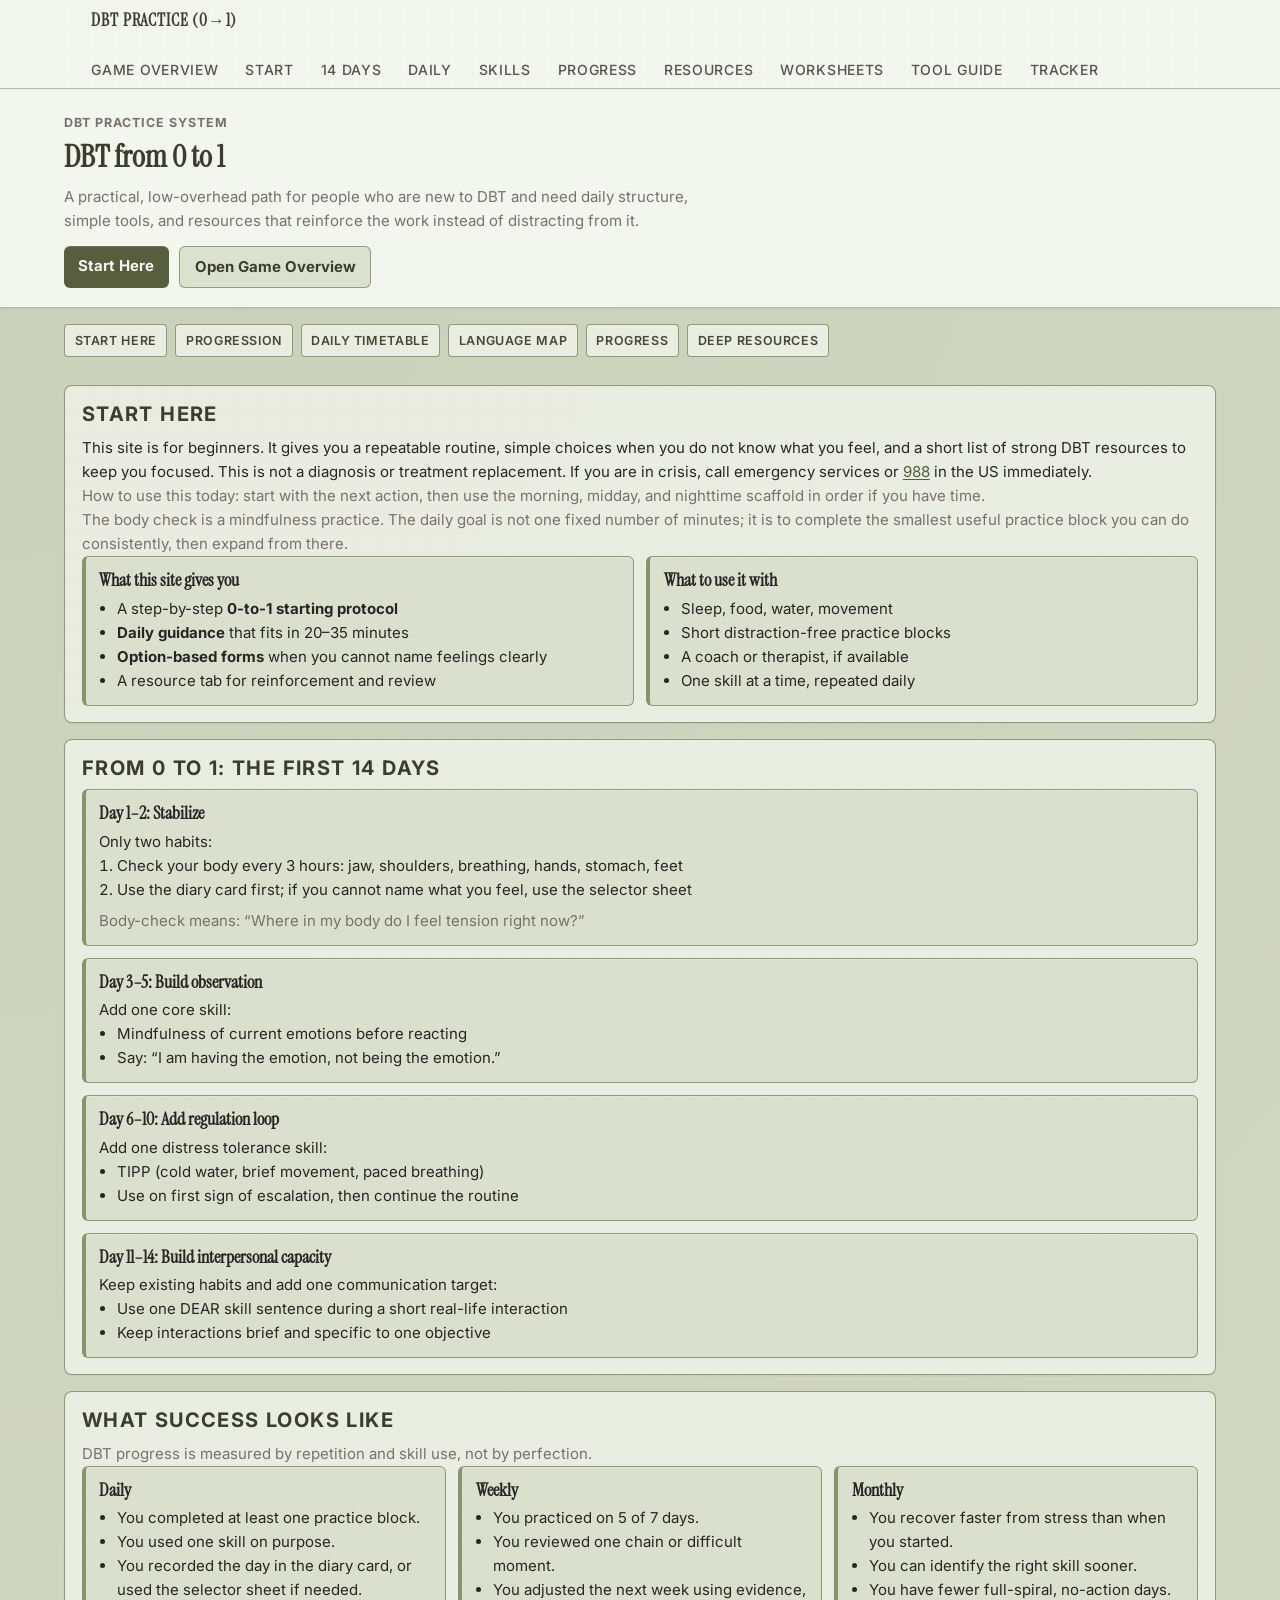
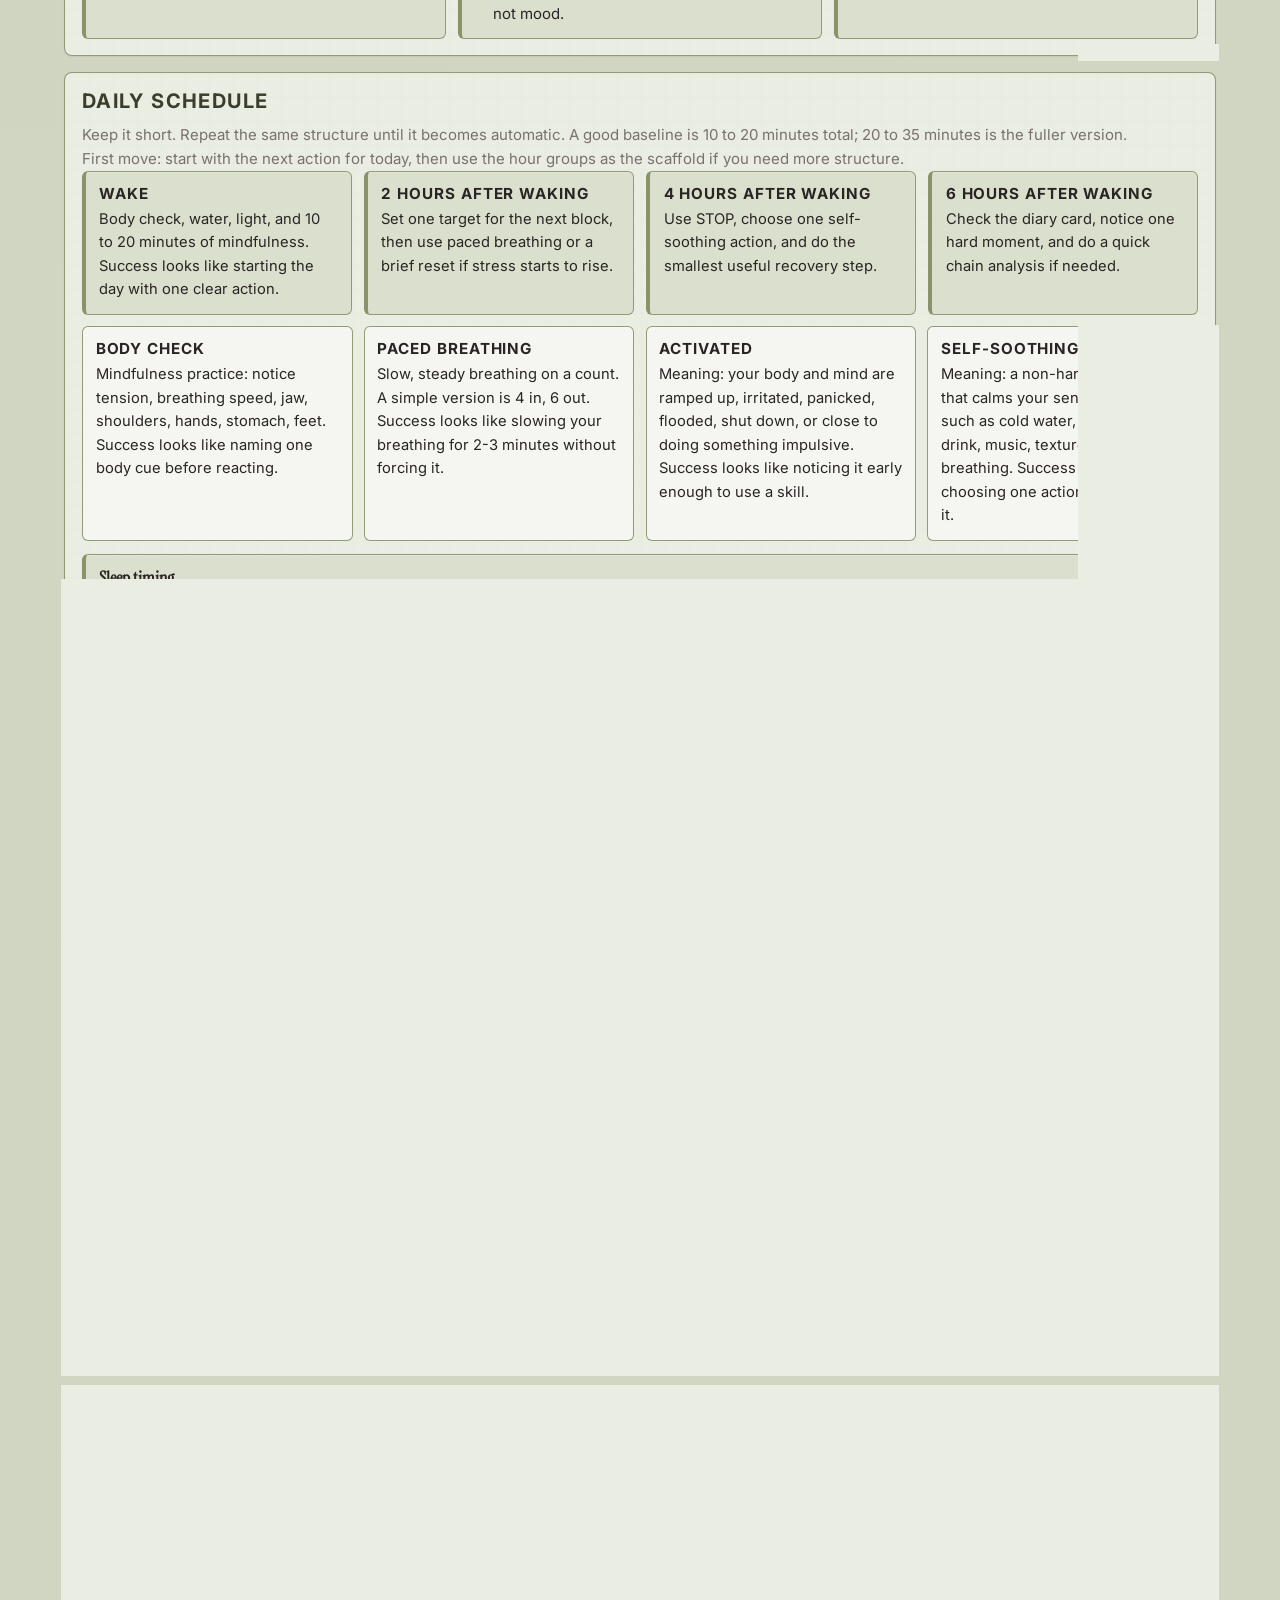
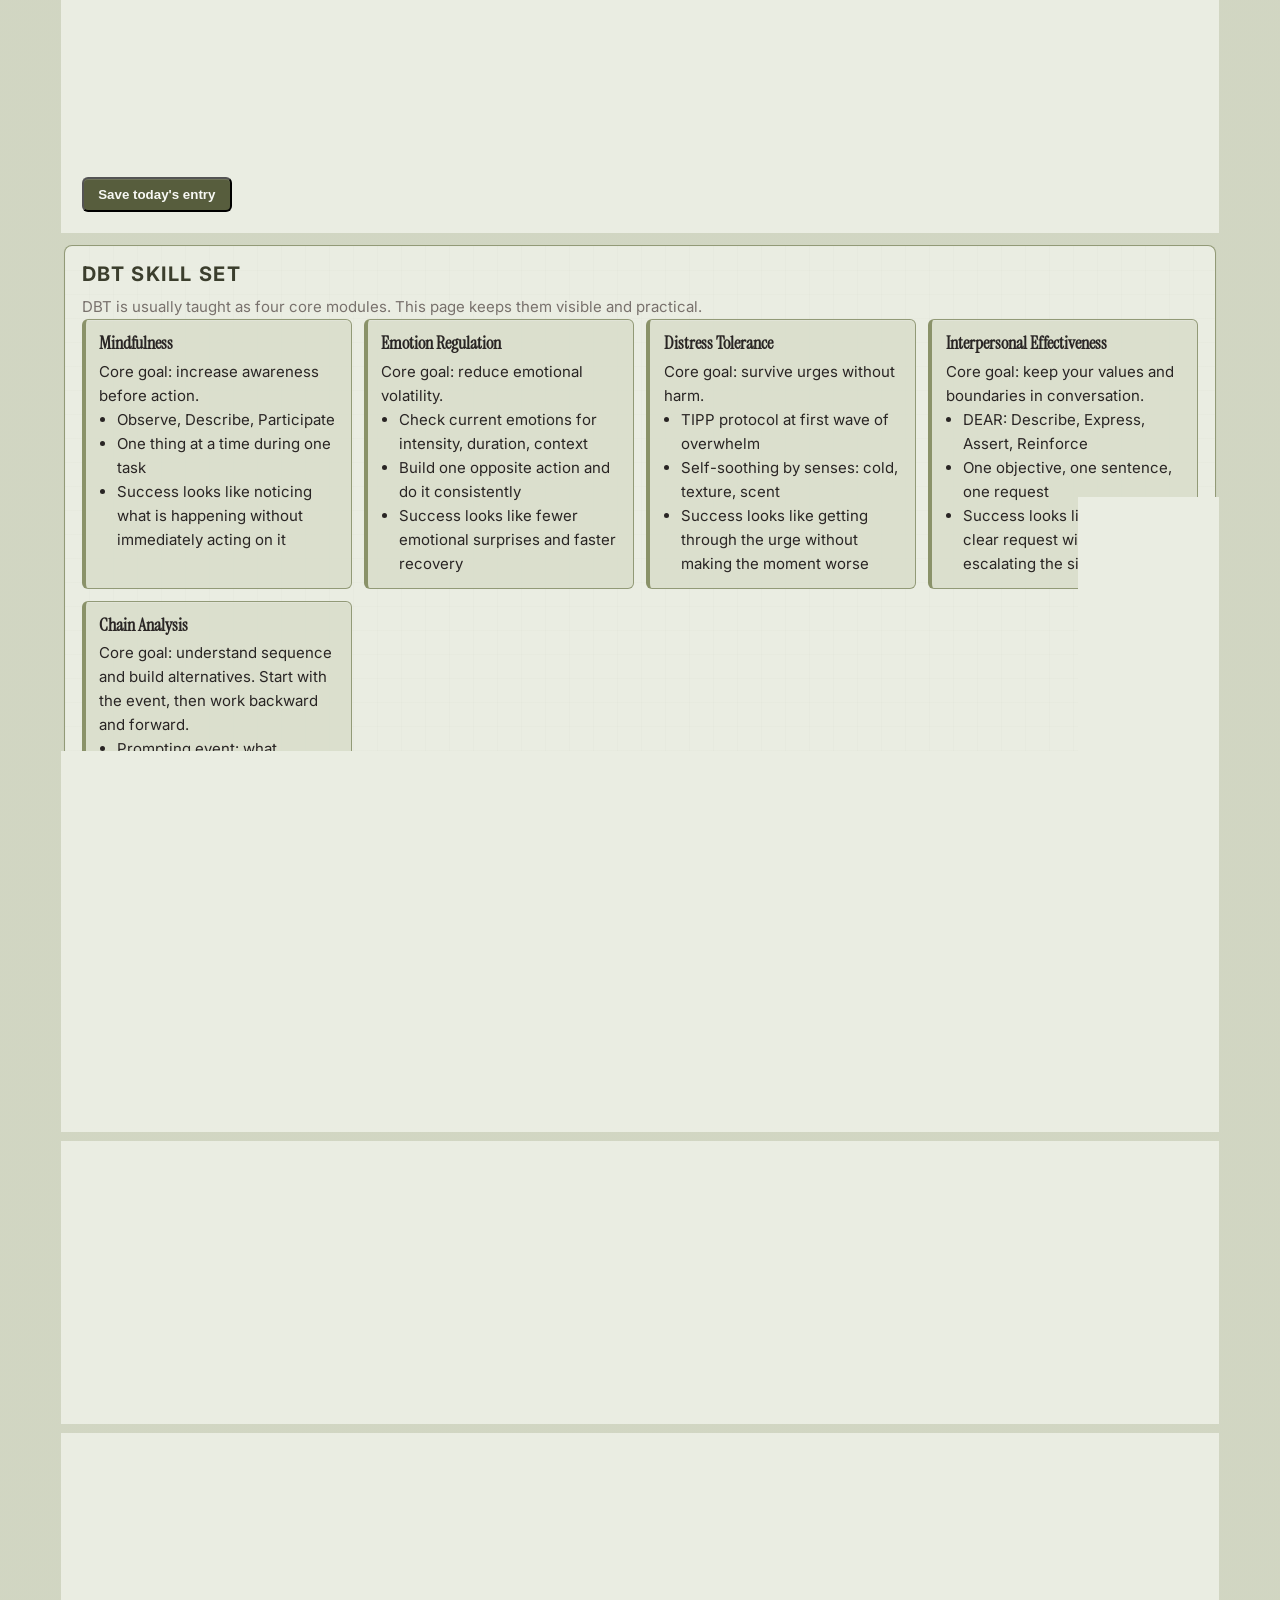
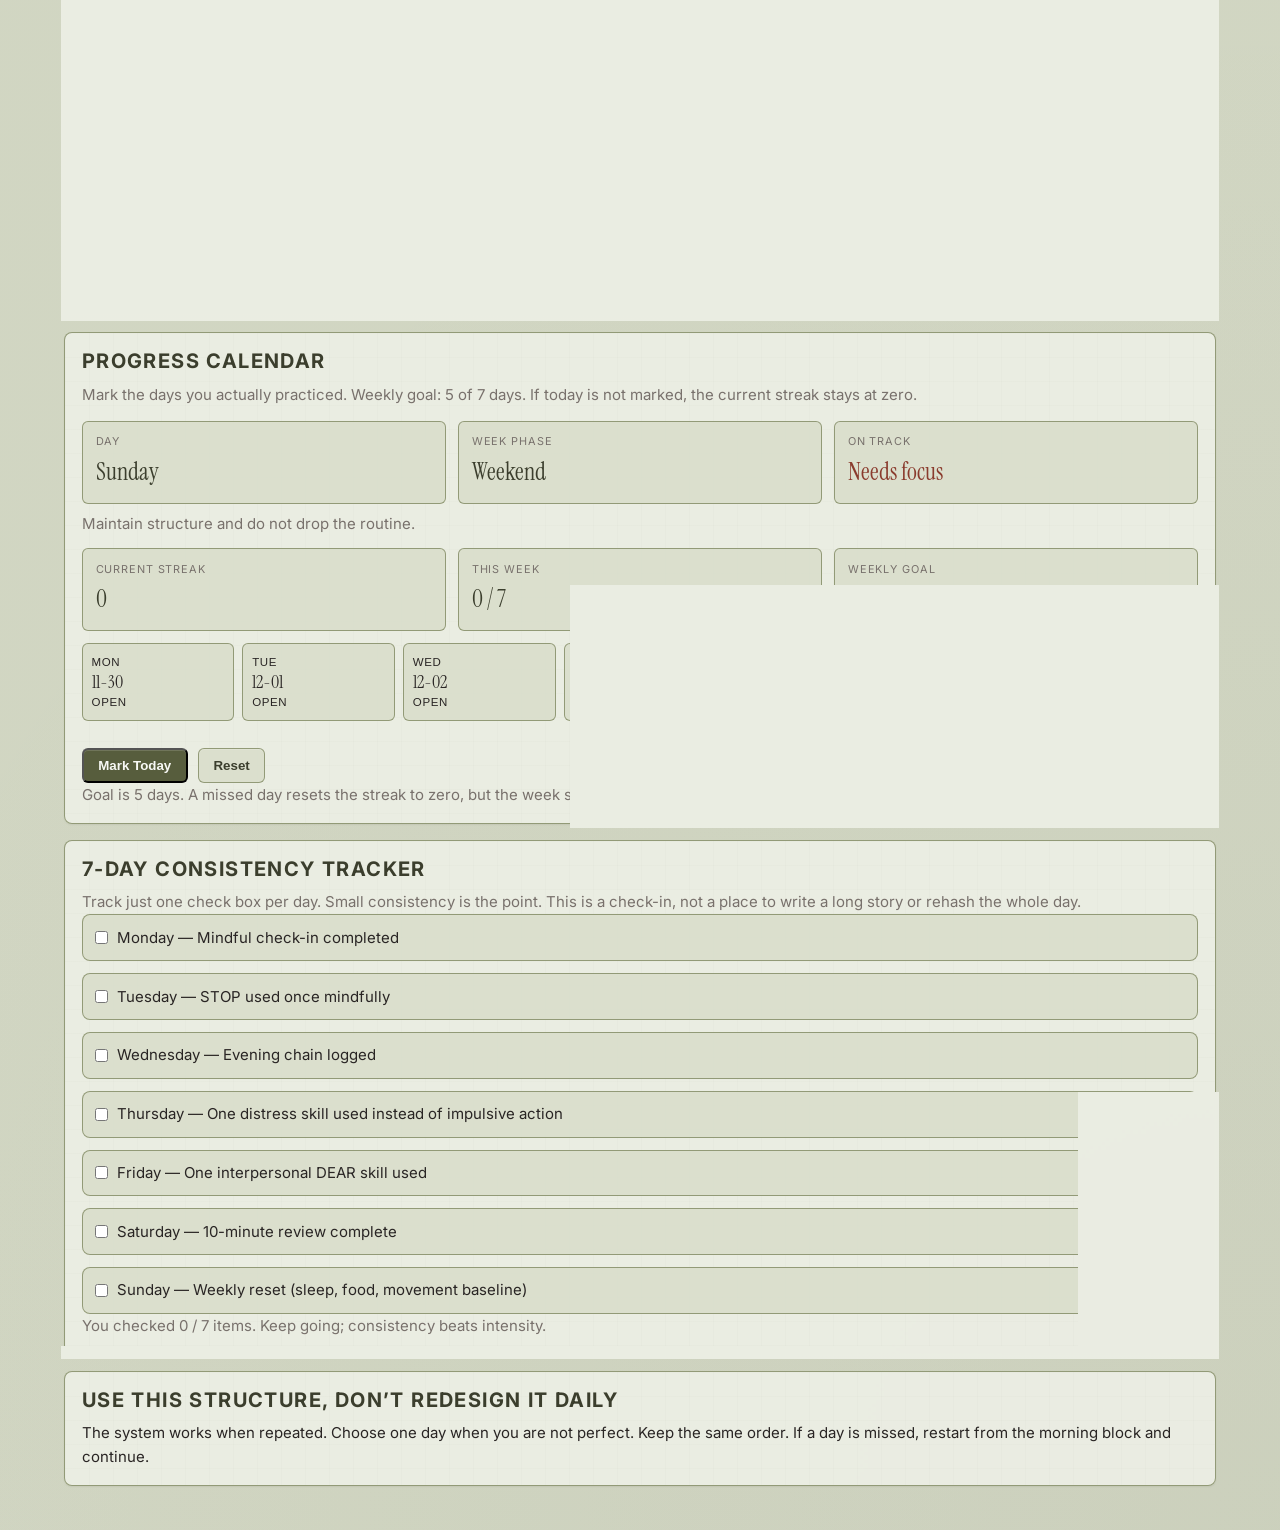
==== commit 87d8a272: "Fix blank iPhone screen and finish the diary features The app opened to a blank screen on iPhone bec" ====
--- a/index.html
+++ b/index.html
@@ -442,8 +442,6 @@
               <li><a href="https://www.youtube.com/results?search_query=DBT+wise+mind+opposite+action" target="_blank" rel="noopener">Search: Wise Mind and opposite action</a></li>
               <li><a href="https://www.youtube.com/results?search_query=DBT+TIPP+skill" target="_blank" rel="noopener">Search: TIPP skill</a></li>
               <li><a href="https://www.youtube.com/results?search_query=DBT+DEAR+MAN" target="_blank" rel="noopener">Search: DEAR MAN</a></li>
-              <li><a href="https://cursosdepsicologia.com.ar/wp-content/uploads/2021/05/THEDIA1.pdf" target="_blank" rel="noopener">Backup PDF: The Dialectical Behavior Therapy Skills Workbook</a></li>
-              <li><a href="https://uploads-ssl.webflow.com/60e4eec45f2723b891728a20/6127c9afb9830c5891f1cfee_DBT-Skills-Workbook.pdf" target="_blank" rel="noopener">Backup PDF: DBT Skills Workbook</a></li>
             </ul>
           </article>
 
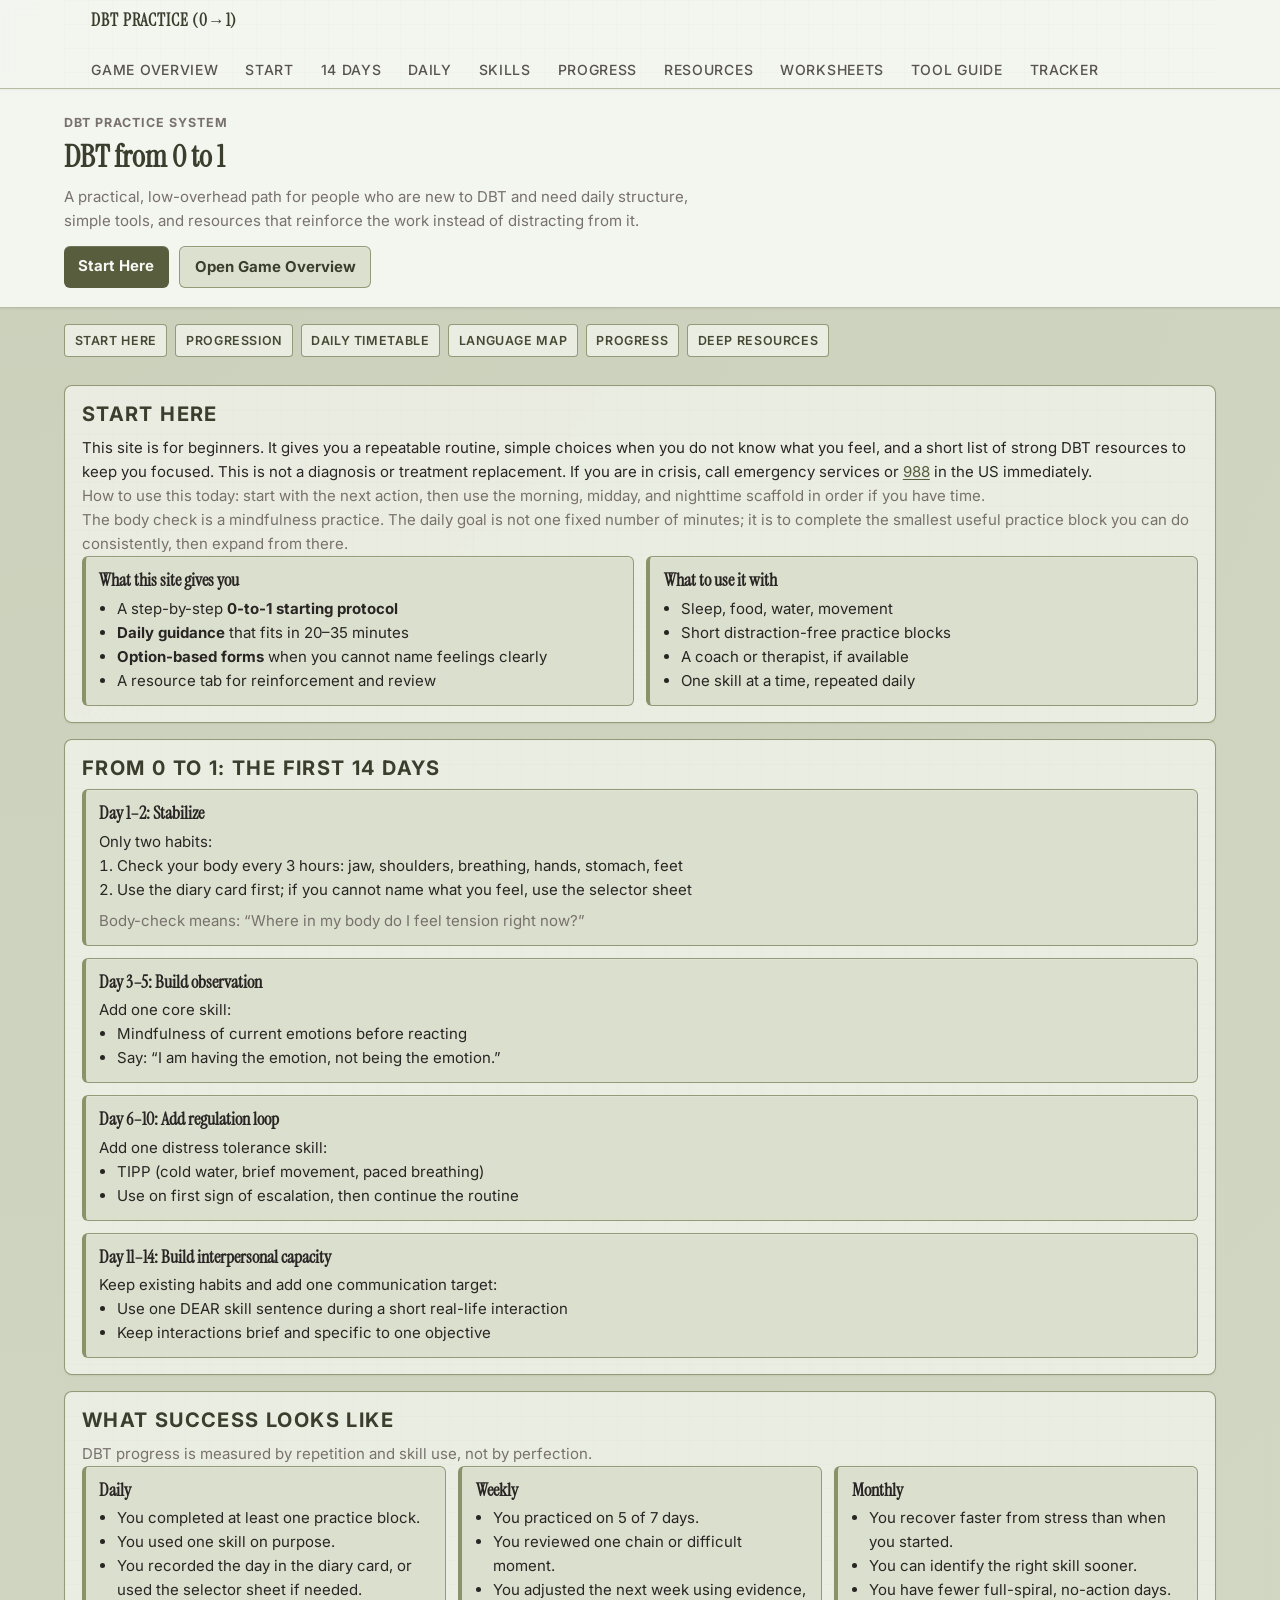
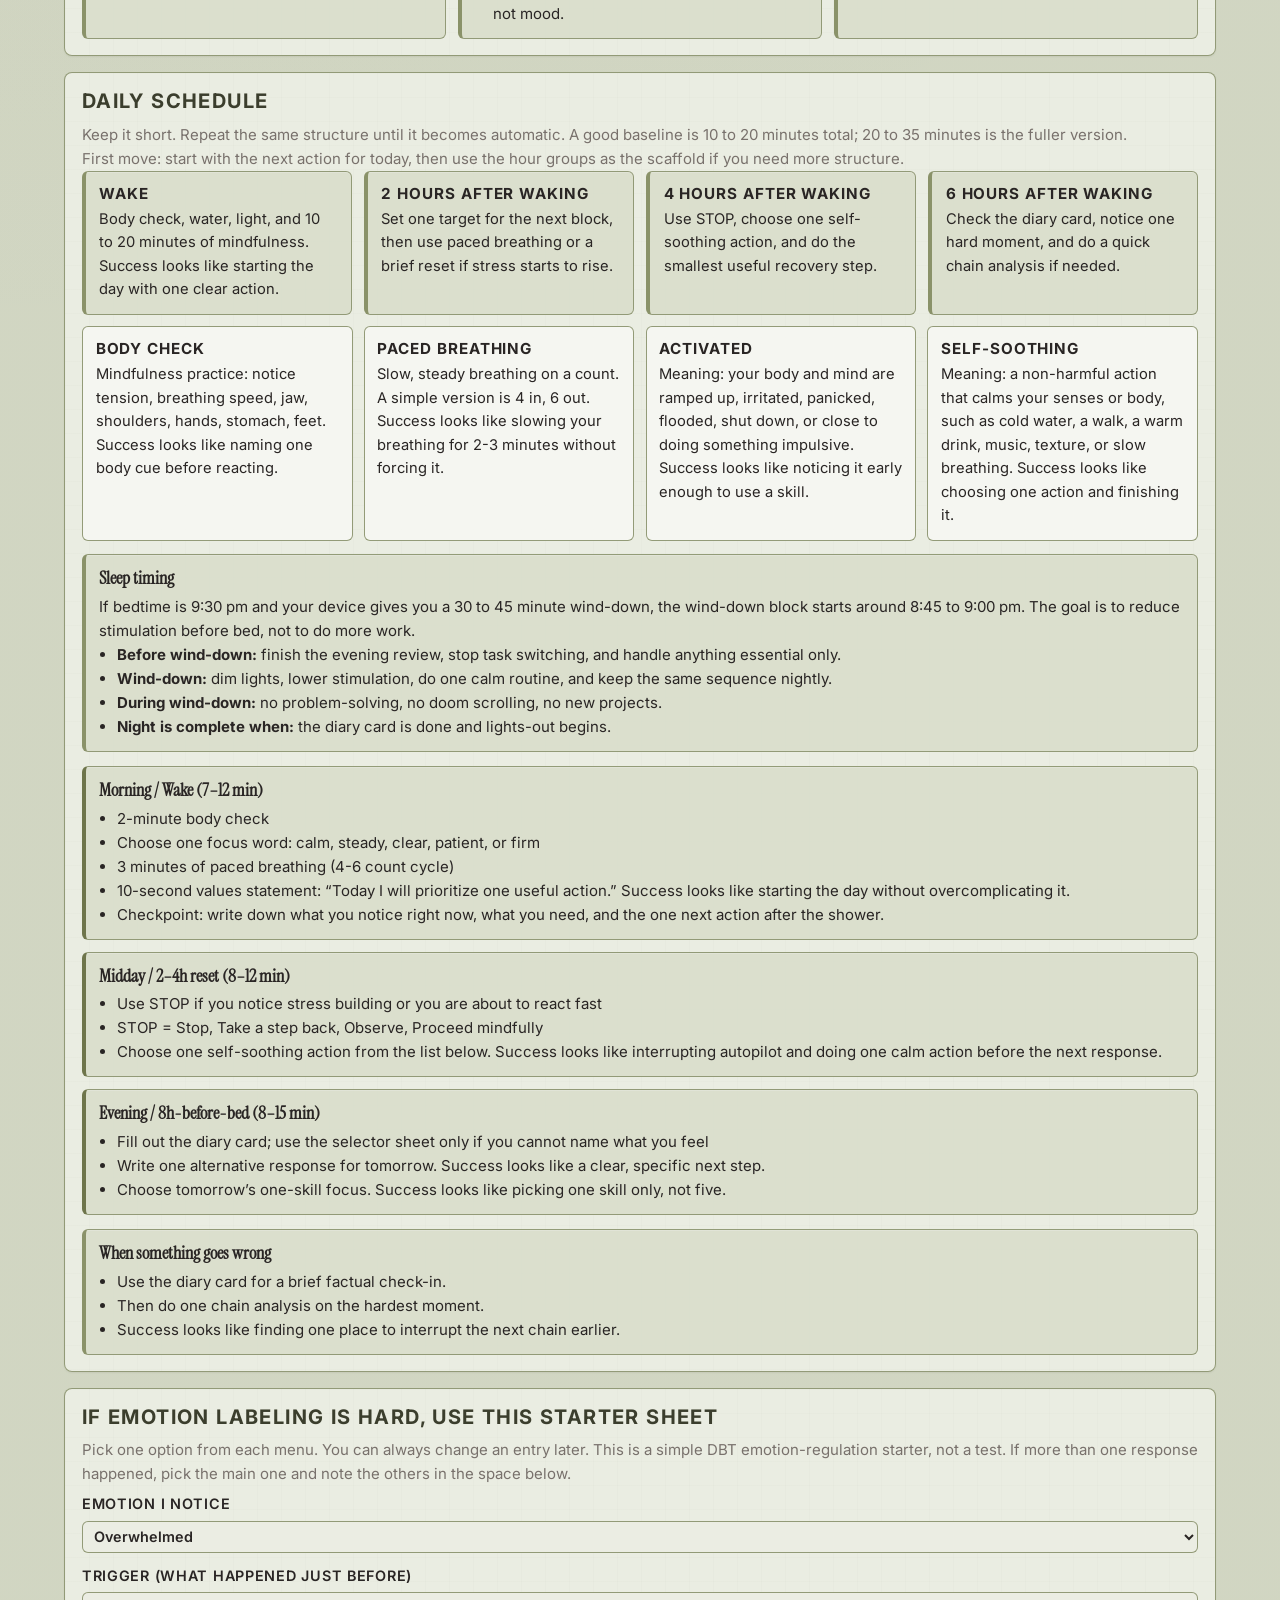
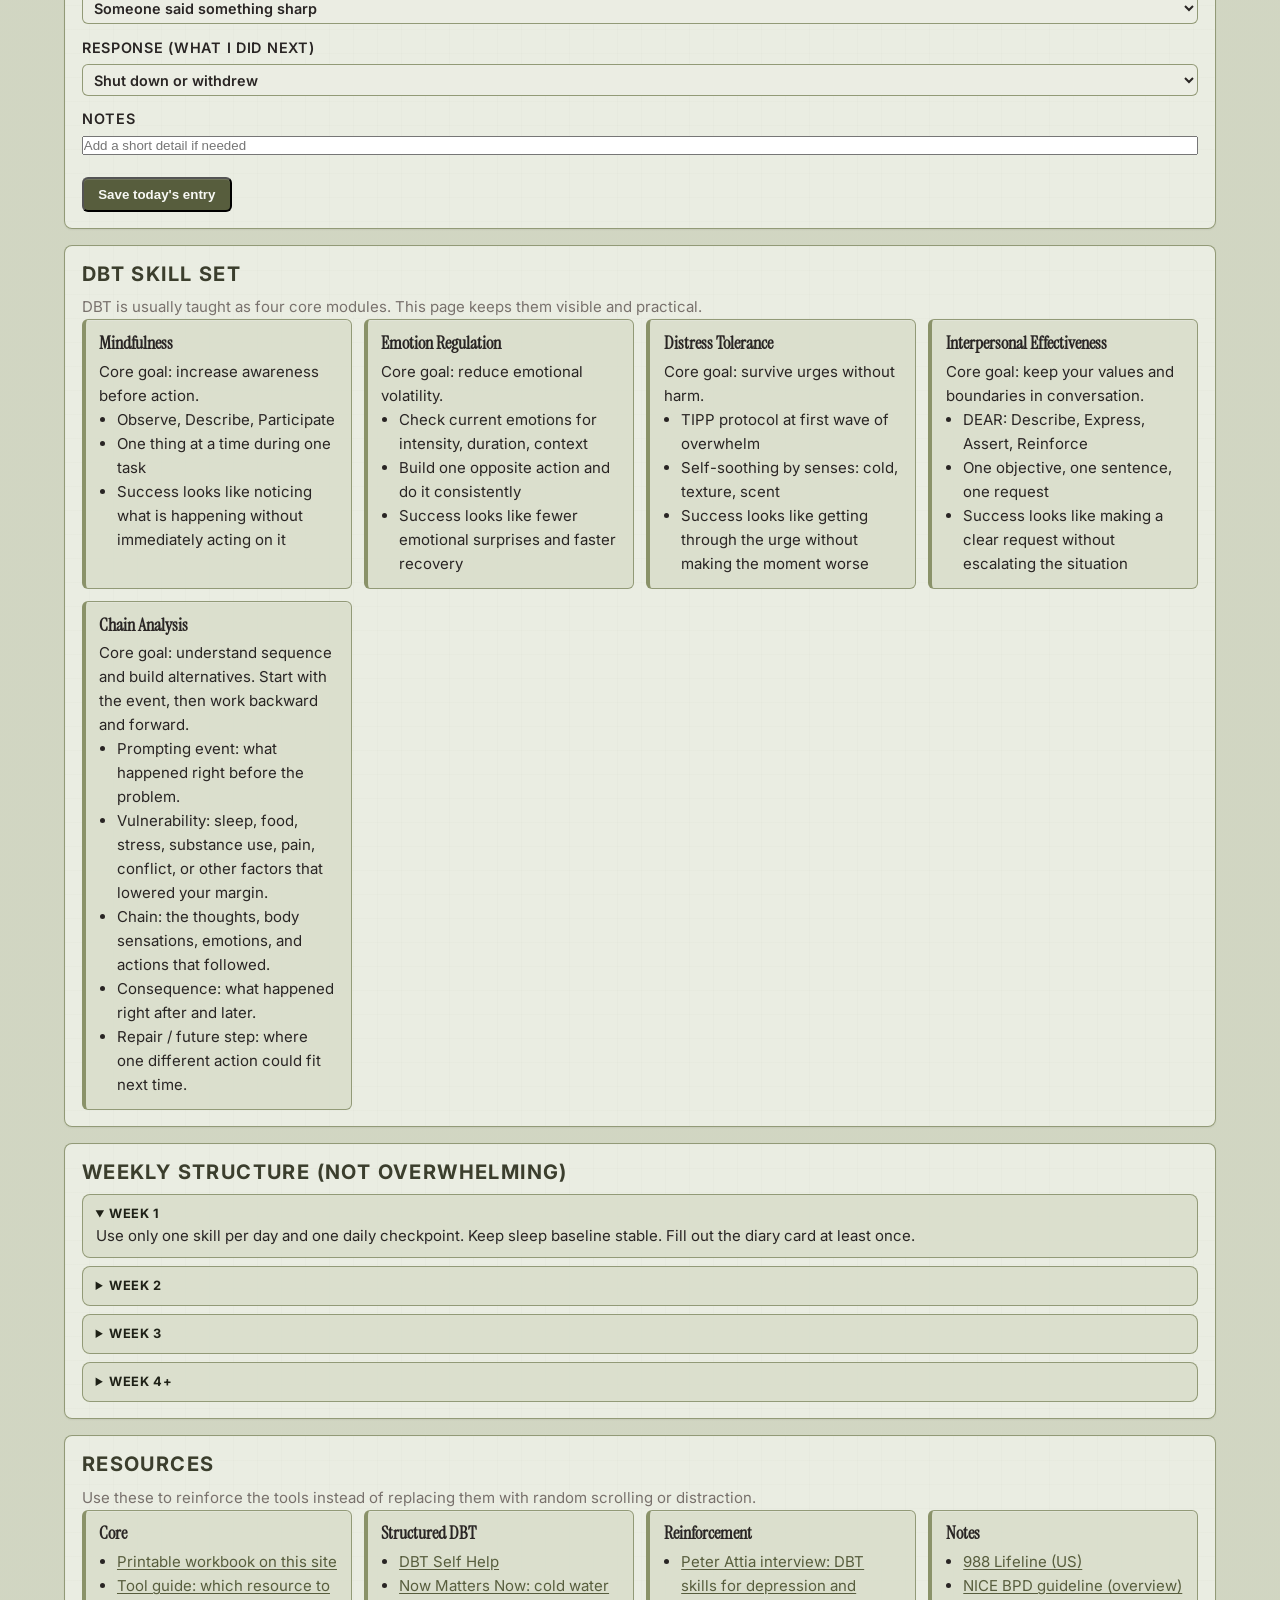
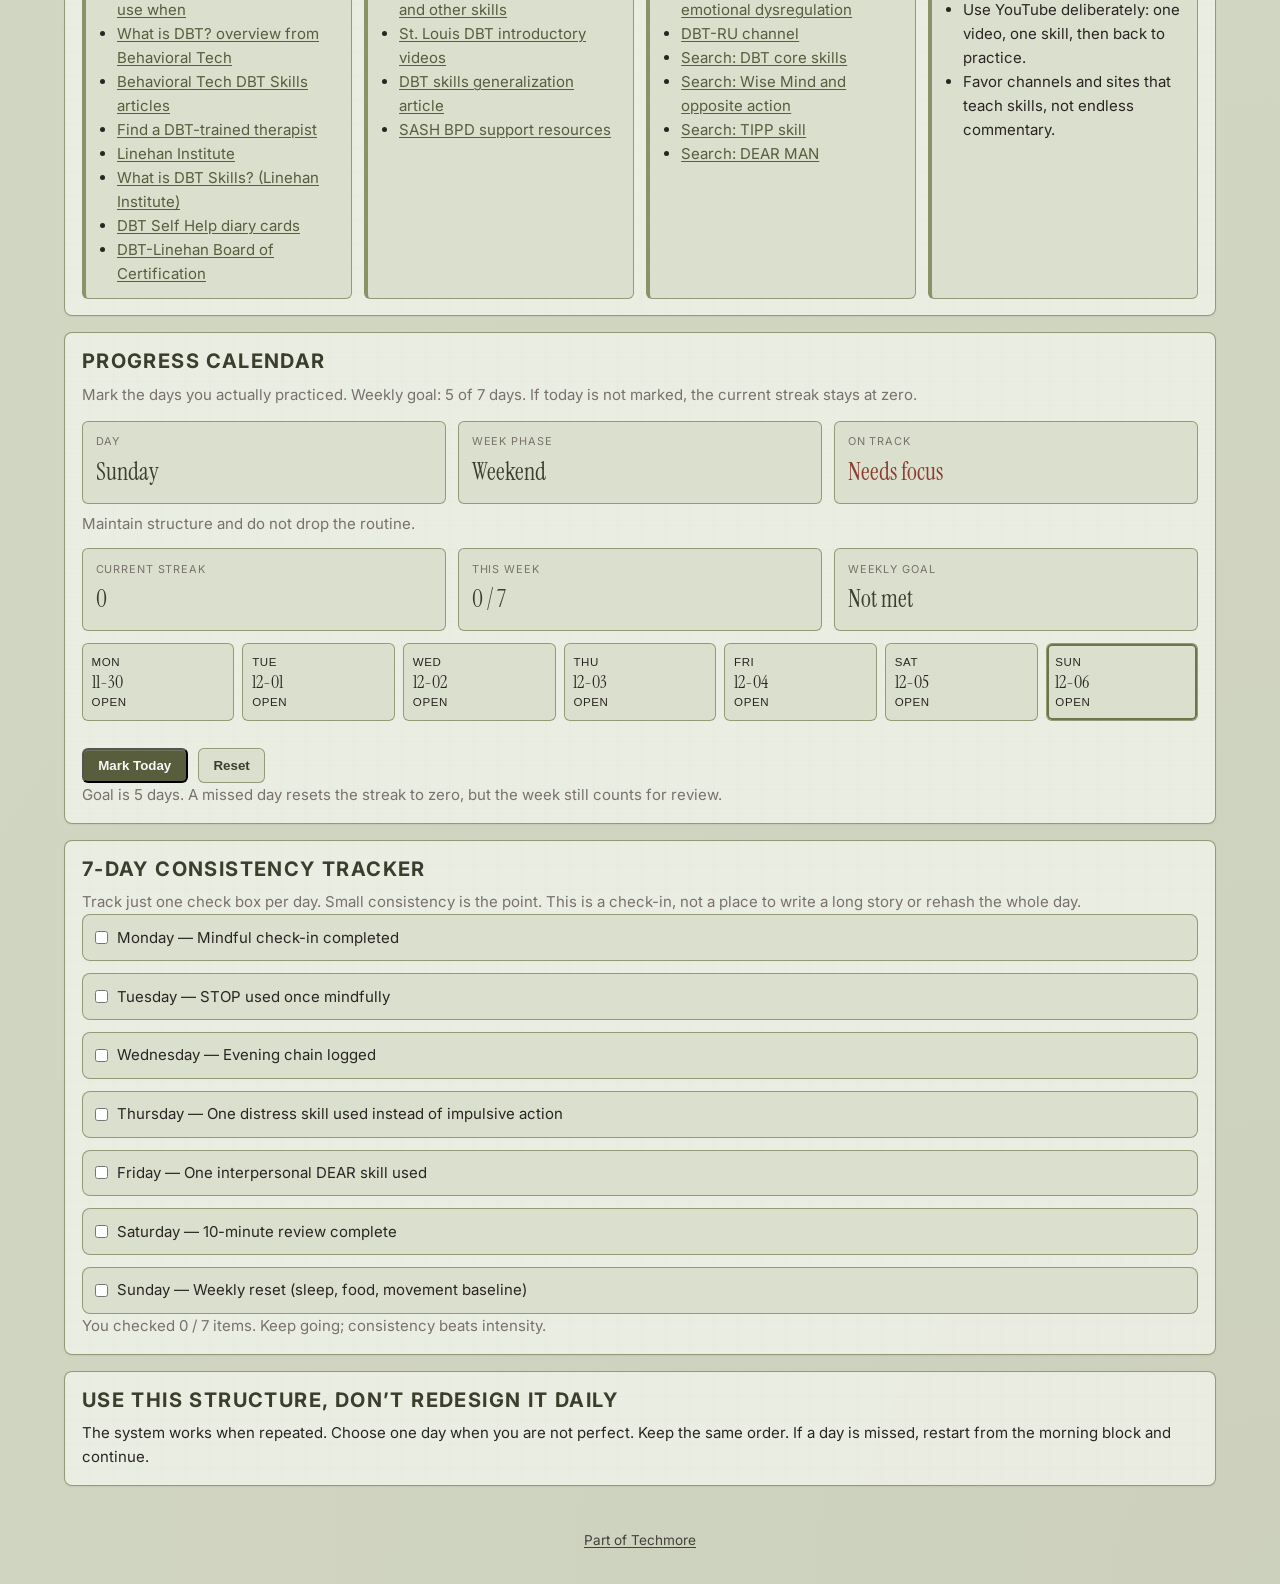
==== commit f011dc3e: "Link back to the Techmore hub Co-Authored-By: Claude Fable 5.2 <noreply@anthropic.com>" ====
--- a/index.html
+++ b/index.html
@@ -523,6 +523,10 @@
       </section>
     </main>
 
+    <footer class="site-footer">
+      <a href="https://techmore.github.io/">Part of Techmore</a>
+    </footer>
+
     <script>
       const calendarGrid = document.getElementById("calendar-grid");
       const weekDayLabel = document.getElementById("week-day-label");
--- a/styles.css
+++ b/styles.css
@@ -730,3 +730,19 @@
   border-left: 4px solid var(--amber);
   background: linear-gradient(180deg, rgba(176, 125, 42, 0.08), rgba(176, 125, 42, 0.02));
 }
+
+.site-footer {
+  padding: 0 var(--container-inline) 2rem;
+  text-align: center;
+  font-size: 0.85rem;
+}
+
+.site-footer a {
+  color: var(--stone-700);
+}
+
+@media print {
+  .site-footer {
+    display: none;
+  }
+}
